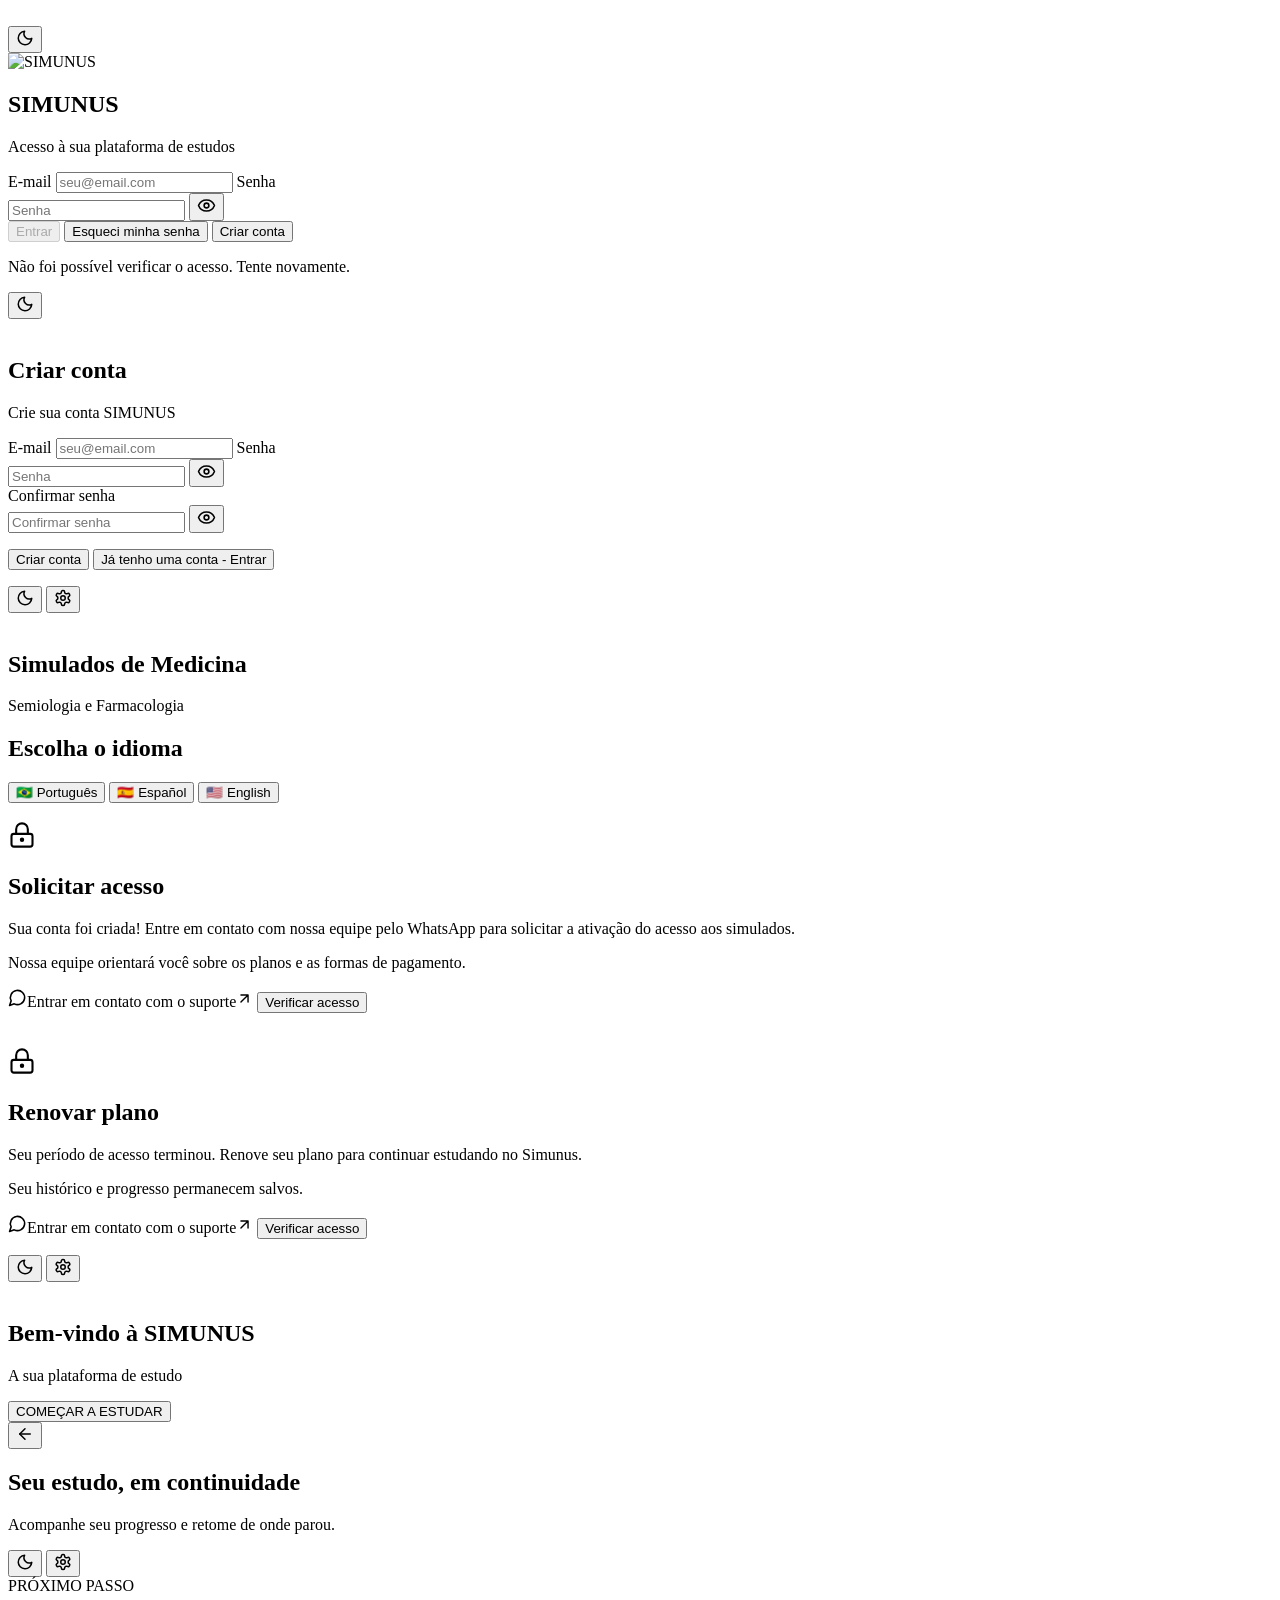
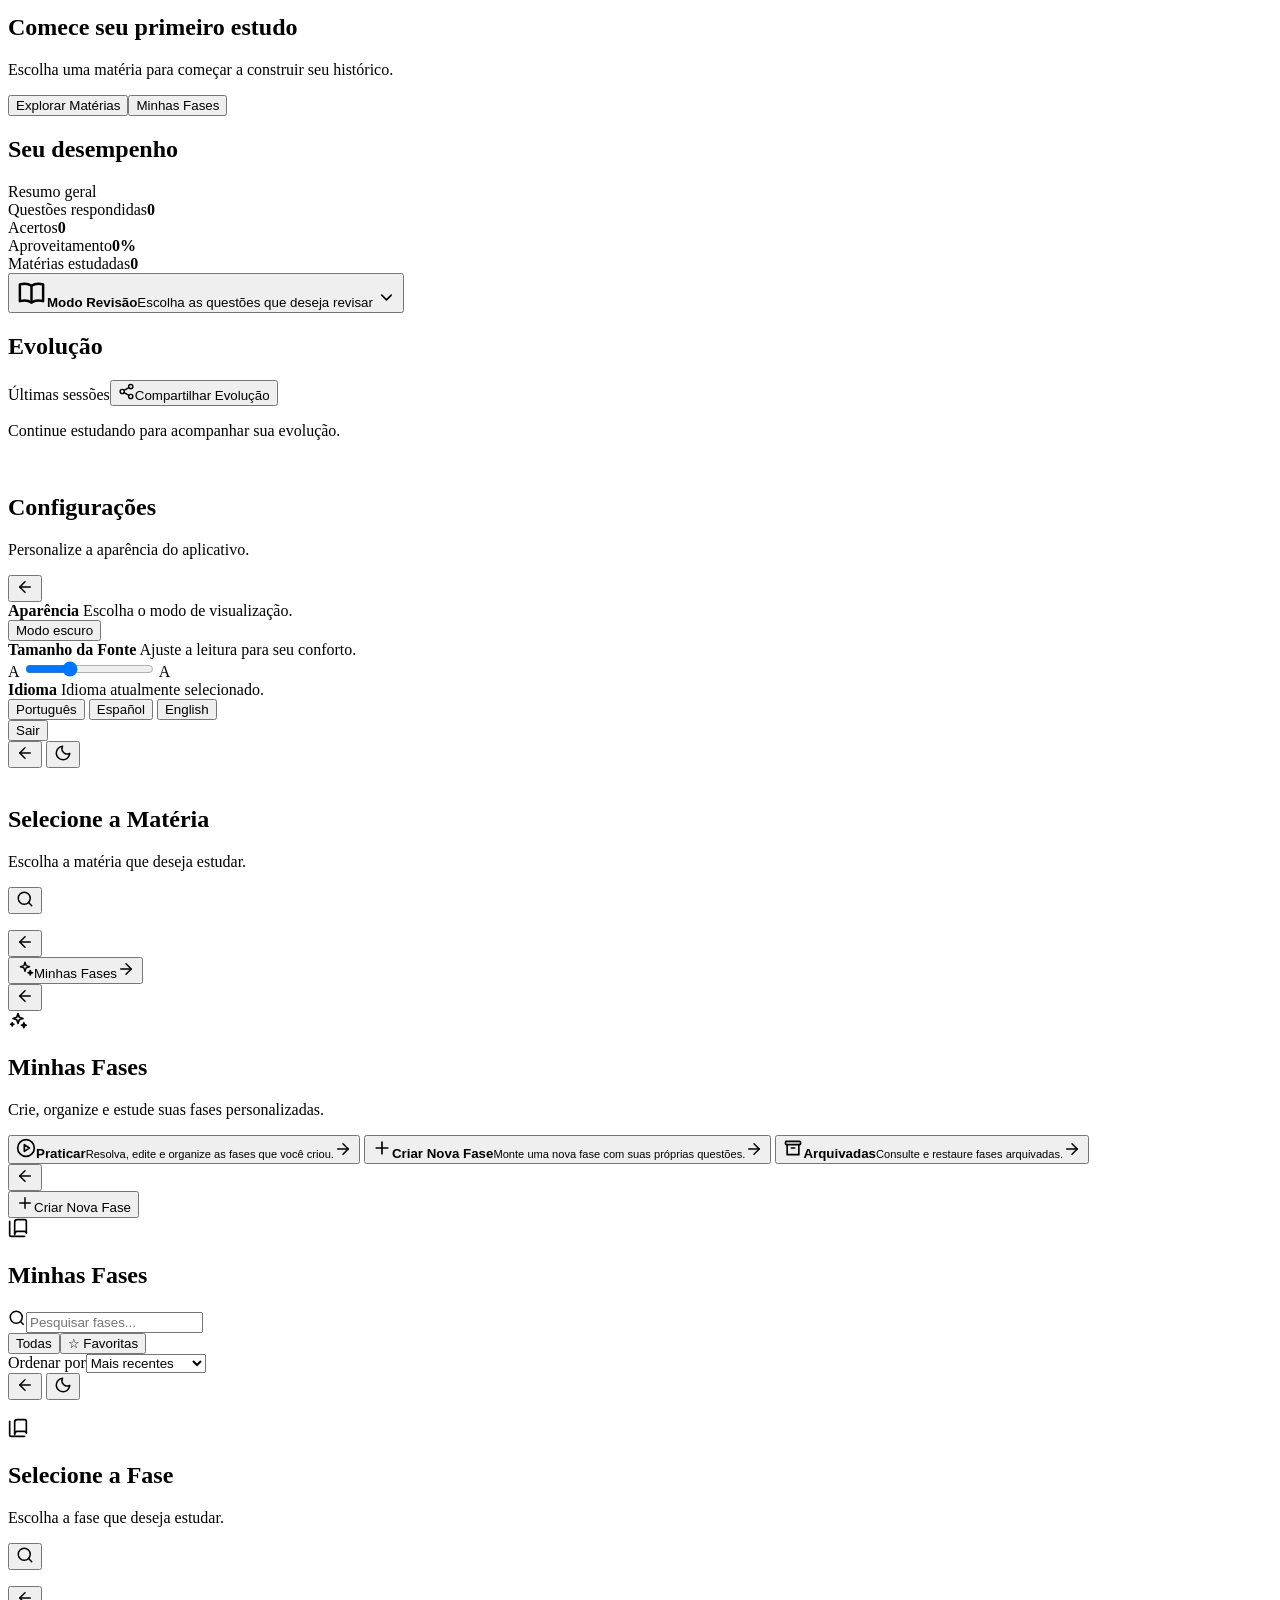
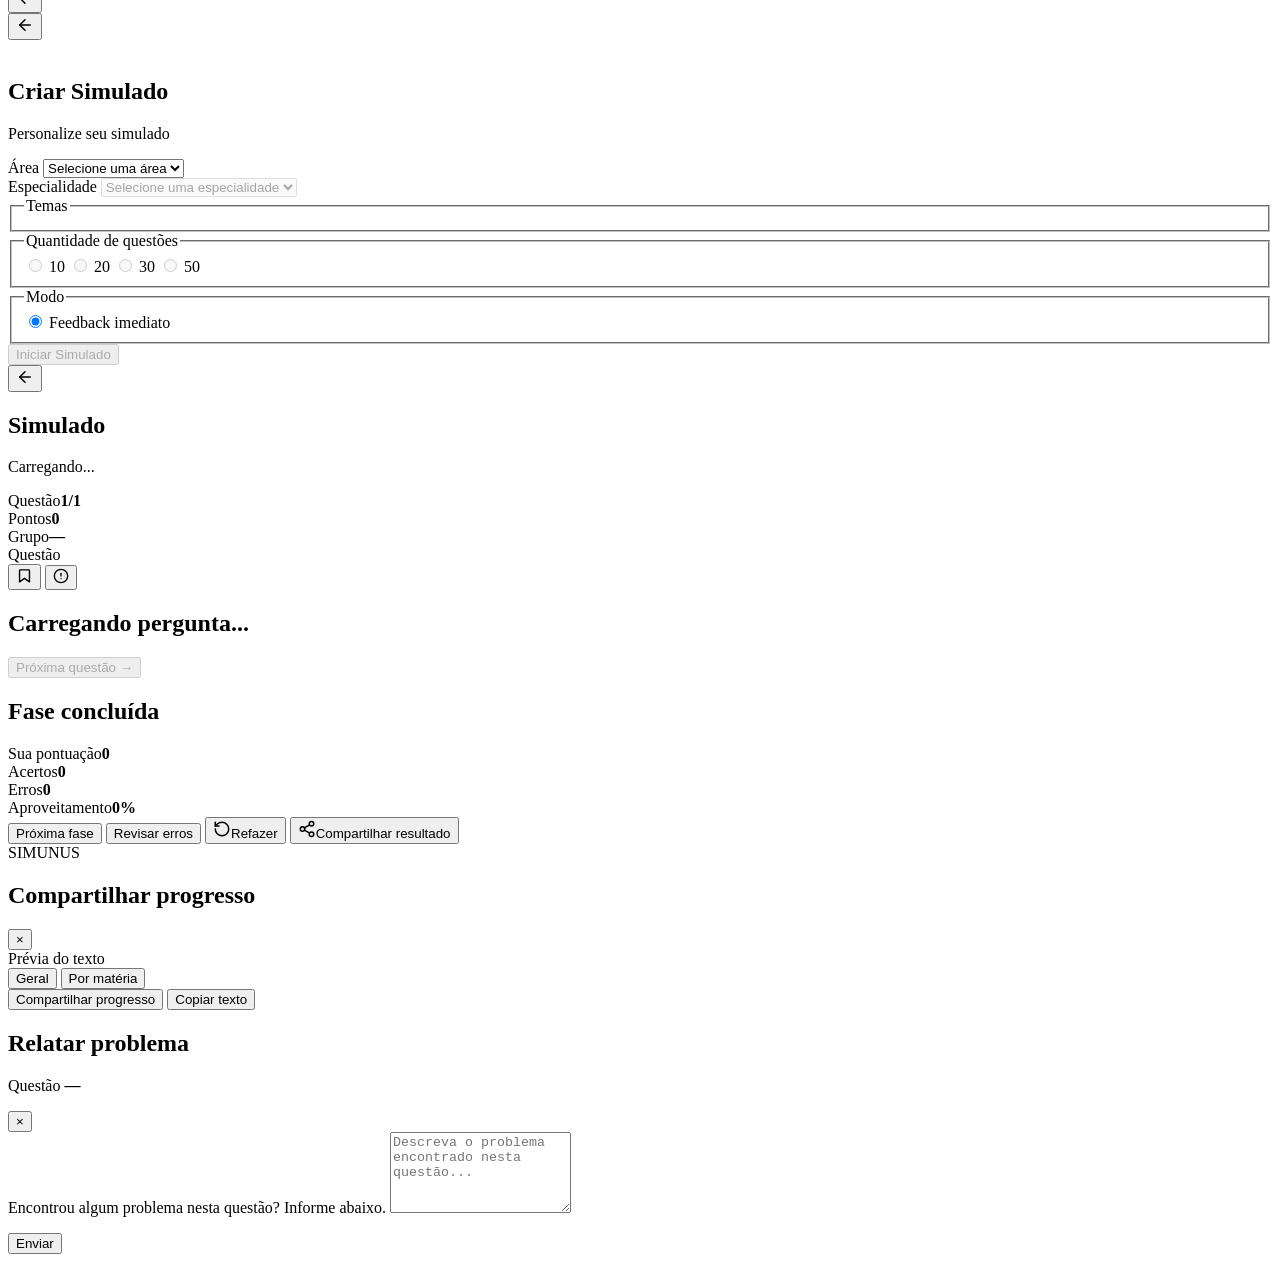
==== Simunus/index.html @ 203e2771 "Add public password recovery flow with fixed production redirect" ====
<!DOCTYPE html>
<html lang="pt-BR">
<head>
    <meta charset="UTF-8">
    <meta http-equiv="Content-Security-Policy" content="default-src 'self'; script-src 'self' https://cdn.jsdelivr.net/npm/@supabase/supabase-js@2.117.3 'sha256-MmOcF+2OTpniioOCZIq7Mw9Yx7JqG+qq3drV0IuLWpA='; connect-src 'self' https://*.supabase.co wss://*.supabase.co; img-src 'self' https: data: blob:; style-src 'self' 'unsafe-inline'; font-src 'self'; object-src 'none'; base-uri 'self'; form-action 'none'">
    <meta name="referrer" content="no-referrer">
    <script src="./recovery-entry.js?v=recovery-1"></script>
    <meta name="viewport" content="width=device-width, initial-scale=1.0, minimum-scale=1.0, maximum-scale=5.0, user-scalable=yes, viewport-fit=cover">
    <meta name="description" content="SIMUNUS — plataforma de estudos médicos e simulados.">
    <script>
        (() => {
            try {
                const saved = localStorage.getItem("simulados-medicina-theme");
                const theme = saved === "escuro" || saved === "claro"
                    ? saved
                    : (window.matchMedia && window.matchMedia("(prefers-color-scheme: dark)").matches ? "escuro" : "claro");
                document.documentElement.dataset.tema = theme;
            } catch (_) {}
        })();
    </script>
    <title>SIMUNUS</title>
    <link rel="stylesheet" href="./style.css">
</head>
<body>
    <!-- ÚNICA LOGO VISUAL GLOBAL — permanece viva durante toda a navegação. -->
    <img id="global-simunus-logo" class="global-simunus-logo" src="./assets/simunus-logo-dark.png" data-logo-dark="./assets/simunus-logo-dark.png" data-logo-light="./assets/simunus-logo-light.png" alt="SIMUNUS" aria-hidden="true">
    <main class="container">
        <!-- 0. Acesso -->
        <section id="tela-acesso" class="tela tela-acesso" aria-labelledby="titulo-acesso">
            <button id="alternar-tema-acesso" class="botao-tema botao-tema-acesso" type="button" aria-label="Ativar modo escuro" aria-pressed="false" title="Modo escuro">
                <span class="tema-icone" aria-hidden="true"><svg class="lucide lucide-moon" width="18" height="18" viewBox="0 0 24 24" fill="none" stroke="currentColor" stroke-width="2" stroke-linecap="round" stroke-linejoin="round" focusable="false"><path d="M20.985 12.486A9 9 0 1 1 11.514 3.015 7 7 0 0 0 20.985 12.486z"></path></svg></span>
            </button>
            <div class="acesso-conteudo">
                <img class="logo-simunus logo-simunus-acesso" src="./assets/simunus-logo-dark.png" data-logo-dark="./assets/simunus-logo-dark.png" data-logo-light="./assets/simunus-logo-light.png" alt="SIMUNUS">
                <h1 id="titulo-acesso" class="visually-hidden">SIMUNUS</h1>
                <p id="subtitulo-acesso" class="subtitulo">Acesso à sua plataforma de estudos</p>
                <form id="formulario-acesso" class="formulario-acesso" novalidate>
                    <label id="rotulo-email-acesso" for="email-acesso">E-mail</label>
                    <input id="email-acesso" name="email" type="email" inputmode="email" autocomplete="email" placeholder="seu@email.com" required>
<label id="rotulo-senha-acesso" for="senha-acesso">Senha</label>
<div class="campo-senha">
    <input id="senha-acesso" name="password" type="password" autocomplete="current-password" placeholder="Senha" required>
    <button
        class="alternar-visibilidade-senha"
        type="button"
        data-password-target="senha-acesso"
        aria-label="Mostrar senha"
        aria-pressed="false"
        title="Mostrar senha"
    >
        <span class="icone-visibilidade-senha" aria-hidden="true"><svg class="lucide lucide-eye" width="19" height="19" viewBox="0 0 24 24" fill="none" stroke="currentColor" stroke-width="2" stroke-linecap="round" stroke-linejoin="round" aria-hidden="true" focusable="false"><path d="M2.062 12.348a1 1 0 0 1 0-.696 10.75 10.75 0 0 1 19.876 0 1 1 0 0 1 0 .696 10.75 10.75 0 0 1-19.876 0"></path><circle cx="12" cy="12" r="3"></circle></svg></span>
    </button>
</div>
                    <button id="botao-entrar" class="btn-proxima btn-entrar" type="submit" disabled>Entrar</button>
                    <button id="esqueci-senha-acesso" class="btn-secundario" type="button">Esqueci minha senha</button>
                    <button id="alternar-modo-acesso" class="btn-secundario" type="button">Criar conta</button>
                    <p id="mensagem-acesso" class="mensagem-acesso" aria-live="polite"></p>
                </form>
            </div>
        </section>

        <!-- 0.5. Cadastro -->
        <section id="tela-cadastro" class="tela tela-acesso escondido" aria-labelledby="titulo-cadastro">
            <button id="alternar-tema-cadastro" class="botao-tema botao-tema-acesso" type="button" aria-label="Ativar modo escuro" aria-pressed="false" title="Modo escuro">
                <span class="tema-icone" aria-hidden="true"><svg class="lucide lucide-moon" width="18" height="18" viewBox="0 0 24 24" fill="none" stroke="currentColor" stroke-width="2" stroke-linecap="round" stroke-linejoin="round" focusable="false"><path d="M20.985 12.486A9 9 0 1 1 11.514 3.015 7 7 0 0 0 20.985 12.486z"></path></svg></span>
            </button>
            <div class="acesso-conteudo">
                <img class="logo-simunus logo-simunus-acesso" src="./assets/simunus-logo-dark.png" data-logo-dark="./assets/simunus-logo-dark.png" data-logo-light="./assets/simunus-logo-light.png" alt="SIMUNUS">
                <h1 id="titulo-cadastro" class="visually-hidden">Criar conta</h1>
                <p id="subtitulo-cadastro" class="subtitulo">Crie sua conta SIMUNUS</p>
                <form id="formulario-cadastro" class="formulario-acesso" novalidate>
                    <label id="rotulo-email-cadastro" for="email-cadastro">E-mail</label>
                    <input id="email-cadastro" name="email" type="email" inputmode="email" autocomplete="email" placeholder="seu@email.com" required>
<label id="rotulo-senha-cadastro" for="senha-cadastro">Senha</label>
<div class="campo-senha">
    <input id="senha-cadastro" name="password" type="password" autocomplete="new-password" placeholder="Senha" required>
    <button
        class="alternar-visibilidade-senha"
        type="button"
        data-password-target="senha-cadastro"
        aria-label="Mostrar senha"
        aria-pressed="false"
        title="Mostrar senha"
    >
        <span class="icone-visibilidade-senha" aria-hidden="true"><svg class="lucide lucide-eye" width="19" height="19" viewBox="0 0 24 24" fill="none" stroke="currentColor" stroke-width="2" stroke-linecap="round" stroke-linejoin="round" aria-hidden="true" focusable="false"><path d="M2.062 12.348a1 1 0 0 1 0-.696 10.75 10.75 0 0 1 19.876 0 1 1 0 0 1 0 .696 10.75 10.75 0 0 1-19.876 0"></path><circle cx="12" cy="12" r="3"></circle></svg></span>
    </button>
</div>

<label id="rotulo-confirmar-senha-cadastro" for="confirmar-senha-cadastro">Confirmar senha</label>
<div class="campo-senha">
    <input id="confirmar-senha-cadastro" name="confirmPassword" type="password" autocomplete="new-password" placeholder="Confirmar senha" required aria-describedby="mensagem-confirmar-senha">
    <button
        class="alternar-visibilidade-senha"
        type="button"
        data-password-target="confirmar-senha-cadastro"
        aria-label="Mostrar senha"
        aria-pressed="false"
        title="Mostrar senha"
    >
        <span class="icone-visibilidade-senha" aria-hidden="true"><svg class="lucide lucide-eye" width="19" height="19" viewBox="0 0 24 24" fill="none" stroke="currentColor" stroke-width="2" stroke-linecap="round" stroke-linejoin="round" aria-hidden="true" focusable="false"><path d="M2.062 12.348a1 1 0 0 1 0-.696 10.75 10.75 0 0 1 19.876 0 1 1 0 0 1 0 .696 10.75 10.75 0 0 1-19.876 0"></path><circle cx="12" cy="12" r="3"></circle></svg></span>
    </button>
</div>
                    <p id="mensagem-confirmar-senha" class="mensagem-campo" aria-live="polite"></p>
                    <button id="botao-criar-conta" class="btn-proxima btn-entrar" type="submit">Criar conta</button>
                    <button id="voltar-login-cadastro" class="btn-secundario" type="button">Já tenho uma conta - Entrar</button>
                    <p id="mensagem-cadastro" class="mensagem-acesso" aria-live="polite"></p>
                </form>
            </div>
        </section>

        <!-- 1. Idioma -->
        <section id="tela-idioma" class="tela tela-idioma escondido" aria-labelledby="titulo-idioma">
            <div class="acoes-superiores">
            <button id="alternar-tema-idioma" class="botao-tema" type="button" aria-label="Alternar modo de tema" aria-pressed="false" title="Modo escuro">
                <span class="tema-icone" aria-hidden="true"><svg class="lucide lucide-moon" width="18" height="18" viewBox="0 0 24 24" fill="none" stroke="currentColor" stroke-width="2" stroke-linecap="round" stroke-linejoin="round" focusable="false"><path d="M20.985 12.486A9 9 0 1 1 11.514 3.015 7 7 0 0 0 20.985 12.486z"></path></svg></span>
            </button>
            <button id="abrir-configuracoes" class="botao-configuracoes" type="button" aria-label="Abrir configurações" title="Configurações">
                <span aria-hidden="true"><svg class="lucide lucide-settings" width="18" height="18" viewBox="0 0 24 24" fill="none" stroke="currentColor" stroke-width="2" stroke-linecap="round" stroke-linejoin="round" focusable="false"><path d="M12.22 2h-.44a2 2 0 0 0-2 2v.18a2 2 0 0 1-1 1.73l-.43.25a2 2 0 0 1-2 0l-.15-.08a2 2 0 0 0-2.73.73l-.22.38a2 2 0 0 0 .73 2.73l.15.1a2 2 0 0 1 1 1.72v.51a2 2 0 0 1-1 1.74l-.15.09a2 2 0 0 0-.73 2.73l.22.38a2 2 0 0 0 2.73.73l.15-.08a2 2 0 0 1 2 0l.43.25a2 2 0 0 1 1 1.73V20a2 2 0 0 0 2 2h.44a2 2 0 0 0 2-2v-.18a2 2 0 0 1 1-1.73l.43-.25a2 2 0 0 1 2 0l.15.08a2 2 0 0 0 2.73-.73l.22-.38a2 2 0 0 0-.73-2.73l-.15-.09a2 2 0 0 1-1-1.74v-.5a2 2 0 0 1 1-1.74l.15-.09a2 2 0 0 0 .73-2.73l-.22-.38a2 2 0 0 0-2.73-.73l-.15.08a2 2 0 0 1-2 0l-.43-.25a2 2 0 0 1-1-1.73V4a2 2 0 0 0-2-2z"></path><circle cx="12" cy="12" r="3"></circle></svg></span>
            </button>
            </div>
            <img class="logo-simunus logo-simunus-idioma" src="./assets/simunus-logo-dark.png" data-logo-dark="./assets/simunus-logo-dark.png" data-logo-light="./assets/simunus-logo-light.png" alt="SIMUNUS">
            <h1 id="titulo-idioma" class="visually-hidden">SIMUNUS</h1>
            <p id="subtitulo-idioma" class="subtitulo visually-hidden">Medical study platform</p>
            <h2 id="pergunta-idioma">Escolha o idioma / Elige el idioma</h2>
            <div class="selecao-botoes idiomas" role="group" aria-label="Seleção de idioma">
                <button class="botao-selecao botao-idioma" type="button" data-idioma="pt">🇧🇷 Português</button>
                <button class="botao-selecao botao-idioma" type="button" data-idioma="es">🇪🇸 Español</button>
                <button class="botao-selecao botao-idioma" type="button" data-idioma="en">🇺🇸 English</button>
            </div>
        </section>

        <!-- 1.25. Solicitar acesso — sem navegação de retorno -->
        <section id="tela-acesso-pendente" class="tela tela-acesso-pendente escondido" aria-labelledby="titulo-acesso-pendente">
            <img class="logo-simunus logo-simunus-pendente" src="./assets/simunus-logo-dark.png" data-logo-dark="./assets/simunus-logo-dark.png" data-logo-light="./assets/simunus-logo-light.png" alt="SIMUNUS">
            <div class="acesso-pendente-icone" aria-hidden="true"><svg class="lucide lucide-lock-keyhole" width="28" height="28" viewBox="0 0 24 24" fill="none" stroke="currentColor" stroke-width="1.8" stroke-linecap="round" stroke-linejoin="round"><circle cx="12" cy="16" r="1"/><rect width="18" height="11" x="3" y="11" rx="2"/><path d="M7 11V7a5 5 0 0 1 10 0v4"/></svg></div>
            <h1 id="titulo-acesso-pendente">Solicitar acesso</h1>
            <p id="texto-acesso-pendente">Sua conta foi criada! Entre em contato com nossa equipe pelo WhatsApp para solicitar a ativação do acesso aos simulados.</p>
            <p id="observacao-acesso-pendente" class="observacao-acesso-pendente">Nossa equipe orientará você sobre os planos e as formas de pagamento.</p>
            <a id="botao-whatsapp-suporte" class="btn-proxima btn-whatsapp-suporte" aria-disabled="true" tabindex="-1" target="_blank" rel="noopener noreferrer"><svg class="lucide lucide-message-circle" width="19" height="19" viewBox="0 0 24 24" fill="none" stroke="currentColor" stroke-width="2" stroke-linecap="round" stroke-linejoin="round" aria-hidden="true"><path d="M7.9 20A9 9 0 1 0 4 16.1L2 22Z"/></svg><span id="texto-botao-whatsapp-suporte">Entrar em contato com o suporte</span><svg class="lucide lucide-arrow-up-right" width="17" height="17" viewBox="0 0 24 24" fill="none" stroke="currentColor" stroke-width="2" stroke-linecap="round" stroke-linejoin="round" aria-hidden="true"><path d="M7 17 17 7M7 7h10v10"/></svg></a>
            <button type="button" id="verificar-acesso" class="btn-verificar-acesso">Verificar acesso</button>
            <p id="mensagem-verificacao-acesso" class="mensagem-verificacao" role="status" aria-live="polite"></p>
        </section>

        <!-- 1.30. Renovar plano — sem navegação de retorno -->
        <section id="tela-renovar-plano" class="tela tela-renovar-plano escondido" aria-labelledby="titulo-renovar-plano">
            <img class="logo-simunus logo-simunus-pendente" src="./assets/simunus-logo-dark.png" data-logo-dark="./assets/simunus-logo-dark.png" data-logo-light="./assets/simunus-logo-light.png" alt="SIMUNUS">
            <div class="acesso-pendente-icone" aria-hidden="true"><svg class="lucide lucide-lock-keyhole" width="28" height="28" viewBox="0 0 24 24" fill="none" stroke="currentColor" stroke-width="1.8" stroke-linecap="round" stroke-linejoin="round"><circle cx="12" cy="16" r="1"/><rect width="18" height="11" x="3" y="11" rx="2"/><path d="M7 11V7a5 5 0 0 1 10 0v4"/></svg></div>
            <h1 id="titulo-renovar-plano">Renovar plano</h1>
            <p id="texto-renovar-plano">Seu plano terminou. Entre em contato pelo WhatsApp para renovar seu acesso aos simulados.</p>
            <p id="observacao-renovar-plano" class="observacao-renovar-plano">Seu progresso continuará salvo enquanto você renova o acesso.</p>
            <a id="botao-whatsapp-renovacao" class="btn-proxima btn-whatsapp-suporte" aria-disabled="true" tabindex="-1" target="_blank" rel="noopener noreferrer"><svg class="lucide lucide-message-circle" width="19" height="19" viewBox="0 0 24 24" fill="none" stroke="currentColor" stroke-width="2" stroke-linecap="round" stroke-linejoin="round" aria-hidden="true"><path d="M7.9 20A9 9 0 1 0 4 16.1L2 22Z"/></svg><span id="texto-botao-whatsapp-renovacao">Entrar em contato com o suporte</span><svg class="lucide lucide-arrow-up-right" width="17" height="17" viewBox="0 0 24 24" fill="none" stroke="currentColor" stroke-width="2" stroke-linecap="round" stroke-linejoin="round" aria-hidden="true"><path d="M7 17 17 7M7 7h10v10"/></svg></a>
            <button type="button" id="verificar-renovacao" class="btn-verificar-acesso">Verificar acesso</button>
            <p id="mensagem-verificacao-renovacao" class="mensagem-verificacao" role="status" aria-live="polite"></p>
        </section>

        <!-- 1.5. Boas-vindas -->
        <section id="tela-boas-vindas" class="tela tela-boas-vindas escondido" aria-labelledby="titulo-boas-vindas">
            <div class="acoes-superiores">
                <button id="alternar-tema-boas" class="botao-tema" type="button" aria-label="Alternar modo de tema" aria-pressed="false" title="Modo escuro">
                    <span class="tema-icone" aria-hidden="true"><svg class="lucide lucide-moon" width="18" height="18" viewBox="0 0 24 24" fill="none" stroke="currentColor" stroke-width="2" stroke-linecap="round" stroke-linejoin="round" focusable="false"><path d="M20.985 12.486A9 9 0 1 1 11.514 3.015 7 7 0 0 0 20.985 12.486z"></path></svg></span>
                </button>
                <button id="abrir-configuracoes-boas" class="botao-configuracoes" type="button" aria-label="Abrir configurações" title="Configurações">
                    <span aria-hidden="true"><svg class="lucide lucide-settings" width="18" height="18" viewBox="0 0 24 24" fill="none" stroke="currentColor" stroke-width="2" stroke-linecap="round" stroke-linejoin="round" focusable="false"><path d="M12.22 2h-.44a2 2 0 0 0-2 2v.18a2 2 0 0 1-1 1.73l-.43.25a2 2 0 0 1-2 0l-.15-.08a2 2 0 0 0-2.73.73l-.22.38a2 2 0 0 0 .73 2.73l.15.1a2 2 0 0 1 1 1.72v.51a2 2 0 0 1-1 1.74l-.15.09a2 2 0 0 0-.73 2.73l.22.38a2 2 0 0 0 2.73.73l.15-.08a2 2 0 0 1 2 0l.43.25a2 2 0 0 1 1 1.73V20a2 2 0 0 0 2 2h.44a2 2 0 0 0 2-2v-.18a2 2 0 0 1 1-1.73l.43-.25a2 2 0 0 1 2 0l.15.08a2 2 0 0 0 2.73-.73l.22-.38a2 2 0 0 0-.73-2.73l-.15-.09a2 2 0 0 1-1-1.74v-.5a2 2 0 0 1 1-1.74l.15-.09a2 2 0 0 0 .73-2.73l-.22-.38a2 2 0 0 0-2.73-.73l-.15.08a2 2 0 0 1-2 0l-.43-.25a2 2 0 0 1-1-1.73V4a2 2 0 0 0-2-2z"></path><circle cx="12" cy="12" r="3"></circle></svg></span>
                </button>
            </div>
            <img class="logo-simunus logo-simunus-boas" src="./assets/simunus-logo-dark.png" data-logo-dark="./assets/simunus-logo-dark.png" data-logo-light="./assets/simunus-logo-light.png" alt="SIMUNUS">
            <h1 id="titulo-boas-vindas">Bem-vindo à SIMUNUS</h1>
            <p id="subtitulo-boas-vindas">A sua plataforma de estudo</p>
            <button id="botao-materias-boas" class="btn-proxima btn-materias-boas" type="button">MATÉRIAS</button>
        </section>

        <!-- Dashboard de estudo: dados reais persistidos localmente por usuário. -->
        <section id="tela-dashboard" class="tela tela-selecao tela-dashboard escondido" aria-labelledby="titulo-dashboard">
            <div class="dashboard-head">
                <div><button id="dashboard-voltar-boas" class="btn-secundario navegacao-voltar-superior" type="button" aria-label="Voltar" title="Voltar"><svg class="lucide lucide-arrow-left" width="18" height="18" viewBox="0 0 24 24" fill="none" stroke="currentColor" stroke-width="2" stroke-linecap="round" stroke-linejoin="round" aria-hidden="true" focusable="false"><path d="m12 19-7-7 7-7"></path><path d="M19 12H5"></path></svg></button><img class="logo-simunus logo-simunus-dashboard" src="./assets/simunus-logo-dark.png" data-logo-dark="./assets/simunus-logo-dark.png" data-logo-light="./assets/simunus-logo-light.png" alt="SIMUNUS"><h1 id="titulo-dashboard">Seu estudo, em continuidade</h1><p class="dashboard-subtitulo">Acompanhe seu progresso e retome de onde parou.</p></div>
                <div class="dashboard-controles-globais" aria-label="Controles globais">
                    <button id="dashboard-tema" class="botao-tema dashboard-tema" type="button" aria-label="Alternar modo de tema" aria-pressed="false" title="Modo escuro">
                        <span class="tema-icone" aria-hidden="true"></span>
                    </button>
                    <button id="dashboard-configuracoes" class="botao-configuracoes" type="button" aria-label="Abrir configurações" title="Configurações">
                        <span aria-hidden="true"><svg class="lucide lucide-settings" width="18" height="18" viewBox="0 0 24 24" fill="none" stroke="currentColor" stroke-width="2" stroke-linecap="round" stroke-linejoin="round" focusable="false"><path d="M12.22 2h-.44a2 2 0 0 0-2 2v.18a2 2 0 0 1-1 1.73l-.43.25a2 2 0 0 1-2 0l-.15-.08a2 2 0 0 0-2.73.73l-.22.38a2 2 0 0 0 .73 2.73l.15.1a2 2 0 0 1 1 1.72v.51a2 2 0 0 1-1 1.74l-.15.09a2 2 0 0 0-.73 2.73l.22.38a2 2 0 0 0 2.73.73l.15-.08a2 2 0 0 1 2 0l.43.25a2 2 0 0 1 1 1.73V20a2 2 0 0 0 2 2h.44a2 2 0 0 0 2-2v-.18a2 2 0 0 1 1-1.73l.43-.25a2 2 0 0 1 2 0l.15.08a2 2 0 0 0 2.73-.73l.22-.38a2 2 0 0 0-.73-2.73l-.15-.09a2 2 0 0 1-1-1.74v-.5a2 2 0 0 1 1-1.74l.15-.09a2 2 0 0 0 .73-2.73l-.22-.38a2 2 0 0 0-2.73-.73l-.15.08a2 2 0 0 1-2 0l-.43-.25a2 2 0 0 1-1-1.73V4a2 2 0 0 0-2-2z"></path><circle cx="12" cy="12" r="3"></circle></svg></span>
                    </button>
                </div>
            </div>
            <section class="dashboard-continue" aria-labelledby="titulo-continuar">
                <div class="dashboard-continue-copy"><span class="dashboard-kicker">PRÓXIMO PASSO</span><h2 id="titulo-continuar">Comece seu primeiro estudo</h2><p id="descricao-continuar">Escolha uma matéria para começar a construir seu histórico.</p></div>
                <div class="dashboard-continue-actions">
                    <button id="botao-continuar" class="btn-proxima" type="button" hidden>Escolher matéria</button>
                    <button id="dashboard-explorar-materias" class="btn-proxima" type="button">Explorar Matérias</button><button id="dashboard-suas-fases" class="btn-proxima" type="button">Minhas Fases</button>
                </div>
            </section>
            <section class="dashboard-section" aria-labelledby="titulo-resumo"><div class="dashboard-section-head"><h2 id="titulo-resumo">Seu desempenho</h2><span>Resumo geral</span></div>
                <div class="dashboard-stats" id="dashboard-stats">
                    <article class="dashboard-stat"><span>Questões respondidas</span><strong id="stat-respondidas">0</strong></article>
                    <article class="dashboard-stat"><span>Acertos</span><strong id="stat-acertos">0</strong></article>
                    <article class="dashboard-stat"><span>Aproveitamento</span><strong id="stat-aproveitamento">0%</strong></article>
                    <article class="dashboard-stat"><span>Matérias estudadas</span><strong id="stat-materias">0</strong></article>
                </div>
            </section>
            <section class="dashboard-section dashboard-review" aria-labelledby="titulo-revisao">
                <button id="abrir-modo-revisao" class="dashboard-review-toggle" type="button" aria-expanded="false" aria-controls="conteudo-modo-revisao">
                    <span class="review-heading-group"><span class="review-heading-icon" aria-hidden="true"><svg width="31" height="31" viewBox="0 0 24 24" fill="none" stroke="currentColor" stroke-width="1.9" stroke-linecap="round" stroke-linejoin="round"><path d="M12 7.5c-2.7-1.8-5.5-2-9-1v13c3.5-1 6.3-.8 9 1 2.7-1.8 5.5-2 9-1v-13c-3.5-1-6.3-.8-9 1Z"/><path d="M12 7.5v13"/></svg></span><span class="dashboard-review-toggle-copy"><strong id="titulo-revisao">Modo Revisão</strong><span id="descricao-revisao">Revise questões importantes.</span></span></span>
                    <span class="dashboard-review-toggle-meta"><svg class="lucide lucide-chevron-down" width="19" height="19" viewBox="0 0 24 24" fill="none" stroke="currentColor" stroke-width="2" stroke-linecap="round" stroke-linejoin="round" aria-hidden="true" focusable="false"><path d="m6 9 6 6 6-6"></path></svg></span>
                </button>
                <div id="conteudo-modo-revisao" class="dashboard-review-content" hidden>
                    <div id="opcoes-revisao" class="opcoes-revisao">
                    <button type="button" data-review-mode="wrong"><svg class="lucide lucide-circle-alert" width="20" height="20" viewBox="0 0 24 24" fill="none" stroke="currentColor" stroke-width="1.8" stroke-linecap="round" stroke-linejoin="round" aria-hidden="true" focusable="false"><circle cx="12" cy="12" r="10"></circle><path d="M12 8v4"></path><path d="M12 16h.01"></path></svg><span class="review-card-body"><strong class="review-card-count" data-review-count="wrong">—</strong><span class="review-card-label">Questões Erradas</span><small data-review-hint="wrong"></small></span></button>
                    <button type="button" data-review-mode="bookmarked"><svg class="lucide lucide-bookmark" width="20" height="20" viewBox="0 0 24 24" fill="none" stroke="currentColor" stroke-width="1.8" stroke-linecap="round" stroke-linejoin="round" aria-hidden="true" focusable="false"><path d="m19 21-7-5-7 5V5a2 2 0 0 1 2-2h10a2 2 0 0 1 2 2z"></path></svg><span class="review-card-body"><strong class="review-card-count" data-review-count="bookmarked">—</strong><span class="review-card-label">Questões Salvas</span><small data-review-hint="bookmarked"></small></span></button>
                    <button type="button" data-review-mode="recent"><svg class="lucide lucide-history" width="20" height="20" viewBox="0 0 24 24" fill="none" stroke="currentColor" stroke-width="1.8" stroke-linecap="round" stroke-linejoin="round" aria-hidden="true" focusable="false"><path d="M3 12a9 9 0 1 0 3-6.7L3 8"></path><path d="M3 3v5h5"></path><path d="M12 7v5l4 2"></path></svg><span class="review-card-body"><strong class="review-card-count" data-review-count="recent">—</strong><span class="review-card-label">Últimas Feitas</span><small data-review-hint="recent"></small></span></button>
                    </div>
                    <div id="selecao-quantidade-revisao" class="review-quantity" hidden>
                        <div class="review-quantity-heading-icon" aria-hidden="true"><svg width="25" height="25" viewBox="0 0 24 24" fill="none" stroke="currentColor" stroke-width="1.8" stroke-linecap="round" stroke-linejoin="round"><path d="M4 7h16M4 12h16M4 17h16"/><circle cx="9" cy="7" r="2" fill="var(--surface)"/><circle cx="16" cy="12" r="2" fill="var(--surface)"/><circle cx="11" cy="17" r="2" fill="var(--surface)"/></svg></div>
                        <label id="rotulo-quantidade-revisao" for="quantidade-revisao">Quantidade de Questões</label>
                        <select id="quantidade-revisao">
                            <option value="fixed:10">10</option>
                            <option value="fixed:20">20</option>
                            <option value="fixed:50">50</option>
                            <option value="fixed:100">100</option>
                            <option value="custom">Personalizada</option>
                            <option value="all">Todas disponíveis</option>
                        </select>
                        <div class="review-custom-stepper" id="review-custom-stepper" hidden><button type="button" id="review-minus" aria-label="Diminuir">−</button><input id="quantidade-revisao-personalizada" type="number" min="1" max="100" step="1" value="1" aria-label="Quantidade personalizada"><button type="button" id="review-plus" aria-label="Aumentar">+</button></div><p class="review-limit" id="review-limit" aria-live="polite"></p>
                        <button id="iniciar-revisao-supabase" type="button" class="btn-proxima">Iniciar Revisão</button>
                    </div>
                    <p id="mensagem-revisao" class="dashboard-feedback" aria-live="polite"></p>
                </div>
            </section>
            <section class="dashboard-section" aria-labelledby="titulo-evolucao"><div class="dashboard-section-head"><h2 id="titulo-evolucao">Evolução</h2><span>Últimas sessões</span><button id="compartilhar-evolucao" class="btn-secundario btn-compartilhar-evolucao" type="button"><svg class="lucide lucide-share-2" width="17" height="17" viewBox="0 0 24 24" fill="none" stroke="currentColor" stroke-width="2" stroke-linecap="round" stroke-linejoin="round" aria-hidden="true"><circle cx="18" cy="5" r="3"></circle><circle cx="6" cy="12" r="3"></circle><circle cx="18" cy="19" r="3"></circle><line x1="8.59" y1="13.51" x2="15.42" y2="17.49"></line><line x1="15.41" y1="6.51" x2="8.59" y2="10.49"></line></svg><span>Compartilhar Evolução</span></button></div><div id="dashboard-historico" class="dashboard-historico"><p>Continue estudando para acompanhar sua evolução.</p></div></section>
        </section>

        <!-- Configurações -->
        <section id="tela-configuracoes" class="tela tela-selecao tela-configuracoes escondido" aria-labelledby="titulo-configuracoes">
            <div class="cabecalho-selecao cabecalho-configuracoes">
                <img class="logo-simunus logo-simunus-config" src="./assets/simunus-logo-dark.png" data-logo-dark="./assets/simunus-logo-dark.png" data-logo-light="./assets/simunus-logo-light.png" alt="SIMUNUS">
                <h1 id="titulo-configuracoes">Configurações</h1>
                <p id="subtitulo-configuracoes">Personalize a aparência do aplicativo.</p>
            </div>
            <div class="configuracoes-lista">
                <button id="voltar-configuracoes" class="btn-secundario navegacao-voltar-superior" type="button" aria-label="Voltar" title="Voltar"><svg class="lucide lucide-arrow-left" width="18" height="18" viewBox="0 0 24 24" fill="none" stroke="currentColor" stroke-width="2" stroke-linecap="round" stroke-linejoin="round" aria-hidden="true" focusable="false"><path d="m12 19-7-7 7-7"></path><path d="M19 12H5"></path></svg></button>
                <div class="configuracao-item">
                    <div class="configuracao-texto">
                        <strong id="rotulo-aparencia">Aparência</strong>
                        <span id="descricao-aparencia">Escolha o modo de visualização.</span>
                    </div>
                    <button id="alternar-tema-config" class="botao-config-opcao" type="button"></button>
                </div>
                <div class="configuracao-item configuracao-fonte">
                    <div class="configuracao-texto">
                        <strong id="rotulo-fonte">Tamanho da Fonte</strong>
                        <span id="descricao-fonte">Ajuste a leitura para seu conforto.</span>
                    </div>
                    <div class="controle-fonte-slider">
                        <span class="fonte-indicador" aria-hidden="true">A</span>
                        <input id="slider-fonte" class="slider-fonte" type="range" min="0.85" max="1.30" step="0.01" value="1" aria-label="Tamanho da Fonte">
                        <span class="fonte-indicador fonte-indicador-grande" aria-hidden="true">A</span>
                    </div>
                </div>
                <div class="configuracao-item configuracao-idioma">
                    <div class="configuracao-texto">
                        <strong id="rotulo-idioma-config">Idioma</strong>
                        <span id="descricao-idioma-config">Idioma atualmente selecionado.</span>
                    </div>
                    <div class="configuracao-idiomas" role="group" aria-label="Idioma">
                        <button type="button" class="botao-idioma-config" data-config-idioma="pt">Português</button>
                        <button type="button" class="botao-idioma-config" data-config-idioma="es">Español</button>
                        <button type="button" class="botao-idioma-config" data-config-idioma="en">English</button>
                    </div>
                </div>
            </div>
            <button id="sair-conta" class="btn-secundario btn-sair" type="button">Sair</button>
        </section>

        <!-- 2. Matéria -->
        <section id="tela-materias" class="tela tela-selecao escondido" aria-labelledby="titulo-materias">
            <button id="voltar-idioma" class="btn-secundario navegacao-voltar-superior" type="button" aria-label="Voltar" title="Voltar"><svg class="lucide lucide-arrow-left" width="18" height="18" viewBox="0 0 24 24" fill="none" stroke="currentColor" stroke-width="2" stroke-linecap="round" stroke-linejoin="round" aria-hidden="true" focusable="false"><path d="m12 19-7-7 7-7"></path><path d="M19 12H5"></path></svg></button>
            <button id="alternar-tema-materias" class="botao-tema" type="button" aria-label="Alternar modo de tema" aria-pressed="false" title="Modo escuro">
                <span class="tema-icone" aria-hidden="true"><svg class="lucide lucide-moon" width="18" height="18" viewBox="0 0 24 24" fill="none" stroke="currentColor" stroke-width="2" stroke-linecap="round" stroke-linejoin="round" focusable="false"><path d="M20.985 12.486A9 9 0 1 1 11.514 3.015 7 7 0 0 0 20.985 12.486z"></path></svg></span>
            </button>
            <div class="selecao-logo-wrap">
                <img class="logo-simunus logo-simunus-selecao" src="./assets/simunus-logo-dark.png" data-logo-dark="./assets/simunus-logo-dark.png" data-logo-light="./assets/simunus-logo-light.png" alt="SIMUNUS">
            </div>
            <div class="cabecalho-selecao">
                <h1 id="titulo-materias">Selecione a Matéria</h1>
                <p id="subtitulo-materias">Escolha a matéria que deseja estudar.</p>
            </div>
            <div class="pesquisa-fases-wrap pesquisa-materias-wrap">
                <button id="abrir-pesquisa-materias" class="botao-pesquisa" type="button" aria-label="Pesquisar matérias" aria-expanded="false" title="Pesquisar">
                    <svg class="lucide lucide-search" width="18" height="18" viewBox="0 0 24 24" fill="none" stroke="currentColor" stroke-width="2" stroke-linecap="round" stroke-linejoin="round" aria-hidden="true" focusable="false"><circle cx="11" cy="11" r="8"></circle><path d="m21 21-4.3-4.3"></path></svg>
                </button>
                <div id="pesquisa-materias" class="pesquisa-fases" hidden aria-hidden="true">
                    <label class="visually-hidden" for="campo-pesquisa-materias">Pesquisar</label>
                    <input id="campo-pesquisa-materias" type="search" autocomplete="off" placeholder="Pesquisar...">
                    <button id="fechar-pesquisa-materias" class="botao-fechar-pesquisa" type="button" aria-label="Fechar pesquisa">
                        <svg class="lucide lucide-x" width="18" height="18" viewBox="0 0 24 24" fill="none" stroke="currentColor" stroke-width="2" stroke-linecap="round" stroke-linejoin="round" aria-hidden="true" focusable="false"><path d="M18 6 6 18"></path><path d="m6 6 12 12"></path></svg>
                    </button>
                </div>
            </div>
            <div id="acao-criar-simulado" class="lista-selecao" role="group" aria-label="Simulado personalizado" hidden>
                <button id="abrir-criar-simulado" class="botao-selecao botao-fase" type="button">
                    <span class="fase-numero">+ Criar Simulado</span>
                    <span class="fase-tema">Monte um simulado personalizado</span>
                </button>
            </div>
            <div id="lista-materias" class="lista-selecao" role="group" aria-label="Matérias"></div>
            <p id="mensagem-materias" class="mensagem-fases" aria-live="polite"></p>
            <button id="abrir-dashboard-materias" class="btn-secundario btn-voltar-dashboard" type="button" aria-label="Voltar" title="Voltar"><svg class="lucide lucide-arrow-left" width="18" height="18" viewBox="0 0 24 24" fill="none" stroke="currentColor" stroke-width="2" stroke-linecap="round" stroke-linejoin="round" aria-hidden="true" focusable="false"><path d="m12 19-7-7 7-7"></path><path d="M19 12H5"></path></svg></button>
            <div class="suas-fases-wrap">
                <button id="abrir-suas-fases" class="botao-suas-fases" type="button" aria-expanded="false">
                    <span aria-hidden="true"><svg class="lucide lucide-sparkles" width="18" height="18" viewBox="0 0 24 24" fill="none" stroke="currentColor" stroke-width="2" stroke-linecap="round" stroke-linejoin="round" focusable="false"><path d="m12 3-1.5 4.5L6 9l4.5 1.5L12 15l1.5-4.5L18 9l-4.5-1.5L12 3Z"></path><path d="m19 14-.75 2.25L16 17l2.25.75L19 20l.75-2.25L22 17l-2.25-.75L19 14Z"></path></svg></span><span id="texto-suas-fases">Minhas Fases</span><span class="suas-fases-seta" aria-hidden="true"><svg class="lucide lucide-arrow-right" width="18" height="18" viewBox="0 0 24 24" fill="none" stroke="currentColor" stroke-width="2" stroke-linecap="round" stroke-linejoin="round" focusable="false"><path d="M5 12h14"></path><path d="m12 5 7 7-7 7"></path></svg></span>
                </button>
            </div>
        </section>

        <!-- 2.5. Suas Fases -->
        <section id="tela-suas-fases" class="tela tela-selecao escondido tela-suas-fases" aria-labelledby="titulo-suas-fases">
            <button id="voltar-suas-fases" class="btn-secundario suas-fases-voltar navegacao-voltar-superior" type="button" aria-label="Voltar" title="Voltar"><svg class="lucide lucide-arrow-left" width="18" height="18" viewBox="0 0 24 24" fill="none" stroke="currentColor" stroke-width="2" stroke-linecap="round" stroke-linejoin="round" aria-hidden="true" focusable="false"><path d="m12 19-7-7 7-7"></path><path d="M19 12H5"></path></svg></button>
            <div class="cabecalho-selecao">
                <div class="icone-selecao" aria-hidden="true"><svg class="lucide lucide-sparkles" width="20" height="20" viewBox="0 0 24 24" fill="none" stroke="currentColor" stroke-width="2" stroke-linecap="round" stroke-linejoin="round" focusable="false"><path d="m12 3-1.5 4.5L6 9l4.5 1.5L12 15l1.5-4.5L18 9l-4.5-1.5L12 3Z"></path><path d="m19 14-.75 2.25L16 17l2.25.75L19 20l.75-2.25L22 17l-2.25-.75L19 14Z"></path><path d="m5 14-.5 1.5L3 16l1.5.5L5 18l.5-1.5L7 16l-1.5-.5L5 14Z"></path></svg></div>
                <h1 id="titulo-suas-fases">Minhas Fases</h1>
                <p id="subtitulo-suas-fases">Crie, organize e estude suas fases personalizadas.</p>
            </div>
            <div class="suas-fases-opcoes" role="group" aria-label="Minhas Fases">
                <button type="button" class="suas-fases-card" data-custom-screen-action="list"><span class="suas-fases-card-icon" aria-hidden="true"><svg class="lucide lucide-play-circle" width="20" height="20" viewBox="0 0 24 24" fill="none" stroke="currentColor" stroke-width="2" stroke-linecap="round" stroke-linejoin="round" focusable="false"><circle cx="12" cy="12" r="10"/><polygon points="10 8 16 12 10 16 10 8"/></svg></span><span><strong id="tela-acao-lista">Resolver Minhas Fases</strong><small id="tela-acao-lista-desc">Veja e abra as fases que você criou.</small></span><span class="suas-fases-card-arrow" aria-hidden="true"><svg class="lucide lucide-arrow-right" width="18" height="18" viewBox="0 0 24 24" fill="none" stroke="currentColor" stroke-width="2" stroke-linecap="round" stroke-linejoin="round" focusable="false"><path d="M5 12h14"></path><path d="m12 5 7 7-7 7"></path></svg></span></button>
                <button type="button" class="suas-fases-card" data-custom-screen-action="create"><span class="suas-fases-card-icon" aria-hidden="true"><svg class="lucide lucide-plus" width="20" height="20" viewBox="0 0 24 24" fill="none" stroke="currentColor" stroke-width="2" stroke-linecap="round" stroke-linejoin="round" focusable="false"><path d="M12 5v14"></path><path d="M5 12h14"></path></svg></span><span><strong id="tela-acao-criar">Criar Nova Fase</strong><small id="tela-acao-criar-desc">Monte uma nova fase com suas próprias questões.</small></span><span class="suas-fases-card-arrow" aria-hidden="true"><svg class="lucide lucide-arrow-right" width="18" height="18" viewBox="0 0 24 24" fill="none" stroke="currentColor" stroke-width="2" stroke-linecap="round" stroke-linejoin="round" focusable="false"><path d="M5 12h14"></path><path d="m12 5 7 7-7 7"></path></svg></span></button>
                <button type="button" class="suas-fases-card" data-custom-screen-action="archived"><span class="suas-fases-card-icon" aria-hidden="true"><svg class="lucide lucide-archive" width="20" height="20" viewBox="0 0 24 24" fill="none" stroke="currentColor" stroke-width="2" stroke-linecap="round" stroke-linejoin="round" focusable="false"><rect x="3" y="4" width="18" height="4" rx="1"/><path d="M5 8v12h14V8"/><path d="M10 12h4"/></svg></span><span><strong id="tela-acao-arquivadas">Arquivadas</strong><small id="tela-acao-arquivadas-desc">Consulte e restaure fases arquivadas.</small></span><span class="suas-fases-card-arrow" aria-hidden="true"><svg class="lucide lucide-arrow-right" width="18" height="18" viewBox="0 0 24 24" fill="none" stroke="currentColor" stroke-width="2" stroke-linecap="round" stroke-linejoin="round" focusable="false"><path d="M5 12h14"></path><path d="m12 5 7 7-7 7"></path></svg></span></button>
            </div>
        </section>

        <!-- Lista de fases personalizadas -->
        <section id="tela-lista-fases-custom" class="tela tela-selecao escondido" aria-labelledby="titulo-lista-fases-custom">
            <div class="custom-library-topbar">
                <button id="voltar-lista-fases-custom" class="btn-secundario navegacao-voltar-superior" type="button" aria-label="Voltar" title="Voltar"><svg class="lucide lucide-arrow-left" width="18" height="18" viewBox="0 0 24 24" fill="none" stroke="currentColor" stroke-width="2" stroke-linecap="round" stroke-linejoin="round" aria-hidden="true" focusable="false"><path d="m12 19-7-7 7-7"></path><path d="M19 12H5"></path></svg></button>
                <div class="custom-screen-actions custom-screen-actions-top"><button id="custom-screen-create" class="btn-proxima" type="button"><svg class="lucide lucide-plus" width="18" height="18" viewBox="0 0 24 24" fill="none" stroke="currentColor" stroke-width="2" stroke-linecap="round" stroke-linejoin="round" aria-hidden="true" focusable="false"><path d="M12 5v14"></path><path d="M5 12h14"></path></svg><span>Criar Nova Fase</span></button></div>
            </div>
            <div class="cabecalho-selecao">
                <div class="icone-selecao" aria-hidden="true"><svg class="lucide lucide-book-open" width="20" height="20" viewBox="0 0 24 24" fill="none" stroke="currentColor" stroke-width="2" stroke-linecap="round" stroke-linejoin="round" focusable="false"><path d="M2 4v16a2 2 0 0 0 2 2h16"></path><path d="M22 18V4a2 2 0 0 0-2-2h-9a3 3 0 0 0-3 3v15"></path><path d="M22 18a2 2 0 0 0-2-2h-9a3 3 0 0 0-3 3"></path></svg></div>
                <h1 id="titulo-lista-fases-custom">Minhas Fases</h1>
                <p id="subtitulo-lista-fases-custom"></p>
            </div>
            <div class="custom-library-tools" id="custom-library-tools">
                <label class="custom-library-search"><svg width="18" height="18" viewBox="0 0 24 24" fill="none" stroke="currentColor" stroke-width="2" aria-hidden="true"><circle cx="11" cy="11" r="8"/><path d="m21 21-4.35-4.35"/></svg><input id="custom-library-search" type="search" placeholder="Pesquisar fases..." autocomplete="off" aria-label="Pesquisar fases"></label>
                <div class="custom-library-controls"><div class="custom-library-filters" role="group" aria-label="Filtrar fases"><button type="button" class="is-active" data-library-filter="todas">Todas</button><button type="button" data-library-filter="favoritas">☆ Favoritas</button></div>
                    <label class="custom-library-order-label"><span>Ordenar por</span><select id="custom-library-order" aria-label="Ordenar fases"><option value="recent">Mais recentes</option><option value="oldest">Mais antigas</option><option value="az">Nome: A–Z</option><option value="za">Nome: Z–A</option><option value="most">Mais questões</option><option value="least">Menos questões</option></select></label></div>
                <div id="custom-library-count" class="custom-library-count" aria-live="polite"></div>
            </div>
            <div id="custom-screen-list" class="custom-manage-list"></div>
            <div id="custom-screen-empty" class="custom-empty" hidden></div>
        </section>

        <!-- 3. Fase -->
        <section id="tela-fases" class="tela tela-selecao escondido" aria-labelledby="titulo-fases">
            <button id="voltar-materias" class="btn-secundario navegacao-voltar-superior" type="button" aria-label="Voltar" title="Voltar"><svg class="lucide lucide-arrow-left" width="18" height="18" viewBox="0 0 24 24" fill="none" stroke="currentColor" stroke-width="2" stroke-linecap="round" stroke-linejoin="round" aria-hidden="true" focusable="false"><path d="m12 19-7-7 7-7"></path><path d="M19 12H5"></path></svg></button>
            <button id="alternar-tema-fases" class="botao-tema" type="button" aria-label="Alternar modo de tema" aria-pressed="false" title="Modo escuro">
                <span class="tema-icone" aria-hidden="true"><svg class="lucide lucide-moon" width="18" height="18" viewBox="0 0 24 24" fill="none" stroke="currentColor" stroke-width="2" stroke-linecap="round" stroke-linejoin="round" focusable="false"><path d="M20.985 12.486A9 9 0 1 1 11.514 3.015 7 7 0 0 0 20.985 12.486z"></path></svg></span>
            </button>
            <div class="selecao-logo-wrap">
                <img class="logo-simunus logo-simunus-selecao" src="./assets/simunus-logo-dark.png" data-logo-dark="./assets/simunus-logo-dark.png" data-logo-light="./assets/simunus-logo-light.png" alt="SIMUNUS">
            </div>
            <div class="cabecalho-selecao">
                <div id="icone-fases" class="icone-selecao" aria-hidden="true"><svg class="lucide lucide-book-open" width="20" height="20" viewBox="0 0 24 24" fill="none" stroke="currentColor" stroke-width="2" stroke-linecap="round" stroke-linejoin="round" focusable="false"><path d="M2 4v16a2 2 0 0 0 2 2h16"></path><path d="M22 18V4a2 2 0 0 0-2-2h-9a3 3 0 0 0-3 3v15"></path><path d="M22 18a2 2 0 0 0-2-2h-9a3 3 0 0 0-3 3"></path></svg></div>
                <h1 id="titulo-fases">Selecione a Fase</h1>
                <p id="subtitulo-fases">Escolha a fase que deseja estudar.</p>
            </div>
            <div class="pesquisa-fases-wrap">
                <button id="abrir-pesquisa-fases" class="botao-pesquisa" type="button" aria-label="Pesquisar fases" aria-expanded="false" title="Pesquisar">
                    <svg class="lucide lucide-search" width="18" height="18" viewBox="0 0 24 24" fill="none" stroke="currentColor" stroke-width="2" stroke-linecap="round" stroke-linejoin="round" aria-hidden="true" focusable="false"><circle cx="11" cy="11" r="8"></circle><path d="m21 21-4.3-4.3"></path></svg>
                </button>
                <div id="pesquisa-fases" class="pesquisa-fases" hidden aria-hidden="true">
                    <label class="visually-hidden" for="campo-pesquisa-fases">Pesquisar</label>
                    <input id="campo-pesquisa-fases" type="search" autocomplete="off" placeholder="Pesquisar...">
                    <button id="fechar-pesquisa-fases" class="botao-fechar-pesquisa" type="button" aria-label="Fechar pesquisa">
                        <svg class="lucide lucide-x" width="18" height="18" viewBox="0 0 24 24" fill="none" stroke="currentColor" stroke-width="2" stroke-linecap="round" stroke-linejoin="round" aria-hidden="true" focusable="false"><path d="M18 6 6 18"></path><path d="m6 6 12 12"></path></svg>
                    </button>
                </div>
            </div>
            <div id="lista-fases" class="lista-selecao" role="group" aria-label="Fases"></div>
            <p id="mensagem-fases" class="mensagem-fases" aria-live="polite"></p>
            <button id="abrir-dashboard-fases" class="btn-secundario btn-voltar-dashboard" type="button" aria-label="Voltar" title="Voltar"><svg class="lucide lucide-arrow-left" width="18" height="18" viewBox="0 0 24 24" fill="none" stroke="currentColor" stroke-width="2" stroke-linecap="round" stroke-linejoin="round" aria-hidden="true" focusable="false"><path d="m12 19-7-7 7-7"></path><path d="M19 12H5"></path></svg></button>
        </section>

        <!-- Simulado personalizado — estrutura HTML; integração em etapa posterior -->
        <section id="tela-criar-simulado" class="tela tela-selecao escondido" aria-labelledby="titulo-criar-simulado">
            <button id="voltar-criar-simulado" class="btn-secundario navegacao-voltar-superior" type="button" aria-label="Voltar" title="Voltar">
                <svg class="lucide lucide-arrow-left" width="18" height="18" viewBox="0 0 24 24" fill="none" stroke="currentColor" stroke-width="2" stroke-linecap="round" stroke-linejoin="round" aria-hidden="true" focusable="false"><path d="m12 19-7-7 7-7"></path><path d="M19 12H5"></path></svg>
            </button>

            <div class="selecao-logo-wrap">
                <img class="logo-simunus logo-simunus-selecao" src="./assets/simunus-logo-dark.png" data-logo-dark="./assets/simunus-logo-dark.png" data-logo-light="./assets/simunus-logo-light.png" alt="SIMUNUS">
            </div>

            <div class="cabecalho-selecao">
                <h1 id="titulo-criar-simulado">Criar Simulado</h1>
                <p id="subtitulo-criar-simulado">Personalize seu simulado</p>
            </div>

            <form id="form-criar-simulado" class="formulario-criar-simulado">
                <div class="campo-simulado-personalizado">
                    <label for="criar-simulado-area">Área</label>
                    <select id="criar-simulado-area" name="area">
                        <option value="">Selecione uma área</option>
                    </select>
                </div>

                <div class="campo-simulado-personalizado">
                    <label for="criar-simulado-especialidade">Especialidade</label>
                    <select id="criar-simulado-especialidade" name="specialty" disabled>
                        <option value="">Selecione uma especialidade</option>
                    </select>
                </div>

                <fieldset id="criar-simulado-temas" class="grupo-criar-simulado grupo-temas-criar-simulado">
                    <legend>Temas</legend>
                    <div id="lista-temas-criar-simulado" role="group" aria-label="Temas"></div>
                </fieldset>

                <fieldset id="criar-simulado-quantidade" class="grupo-criar-simulado opcoes-quantidade-criar-simulado">
                    <legend>Quantidade de questões</legend>
                    <label><input type="radio" name="question-count" value="10" disabled> <span>10</span></label>
                    <label><input type="radio" name="question-count" value="20" disabled> <span>20</span></label>
                    <label><input type="radio" name="question-count" value="30" disabled> <span>30</span></label>
                    <label><input type="radio" name="question-count" value="50" disabled> <span>50</span></label>
                </fieldset>

                <fieldset id="criar-simulado-modo" class="grupo-criar-simulado opcoes-modo-criar-simulado">
                    <legend>Modo</legend>
                    <label>
                        <input type="radio" name="simulation-mode" value="immediate_feedback" checked>
                        <span>Feedback imediato</span>
                    </label>
                    <label hidden>
                        <input type="radio" name="simulation-mode" value="exam" disabled>
                        <span>Modo prova</span>
                    </label>
                </fieldset>

                <button id="iniciar-simulado-personalizado" class="btn-proxima" type="submit" disabled>Iniciar Simulado</button>
            </form>
        </section>

        <!-- Editor e gerenciamento de fases personalizadas -->
        <div id="custom-phases-layer" class="custom-phases-layer" hidden></div>

        <!-- 4. Questionário -->
        <section id="tela-jogo" class="tela escondido" aria-labelledby="titulo-jogo">
            <header class="cabecalho cabecalho-jogo">
                <button id="voltar-fases" class="btn-secundario btn-voltar-fases navegacao-voltar-superior" type="button" aria-label="Voltar" title="Voltar"><svg class="lucide lucide-arrow-left" width="18" height="18" viewBox="0 0 24 24" fill="none" stroke="currentColor" stroke-width="2" stroke-linecap="round" stroke-linejoin="round" aria-hidden="true" focusable="false"><path d="m12 19-7-7 7-7"></path><path d="M19 12H5"></path></svg></button>
                <img class="logo-simunus logo-simunus-jogo" src="./assets/simunus-logo-dark.png" data-logo-dark="./assets/simunus-logo-dark.png" data-logo-light="./assets/simunus-logo-light.png" alt="SIMUNUS">
                <div class="cabecalho-jogo-texto">
                    <h1 id="titulo-jogo" class="titulo-jogo-materia">
                        <span id="nome-materia-jogo">Simulado</span>
                    </h1>
                    <p id="subtitulo-jogo">Carregando...</p>
                </div>
            </header>

            <section class="status" aria-label="Status do questionário" id="status-questionario">
                <div><span id="rotulo-questao">Questão</span><strong id="numero-questao">1/1</strong></div>
                <div><span id="rotulo-pontos">Pontos</span><strong id="pontuacao">0</strong></div>
                <div id="status-grupo"><span id="rotulo-grupo">Grupo</span><strong id="grupo-atual">—</strong></div>
            </section>

            <section class="card" aria-live="polite">
                <div class="identificacao-questao">
                    <div class="tipo-questao" id="tipo-questao">Questão</div>
                    <button id="marcar-questao" class="botao-marcar-questao" type="button" aria-label="Salvar questão para revisar" aria-pressed="false" title="Salvar para revisar"><svg class="lucide lucide-bookmark" width="17" height="17" viewBox="0 0 24 24" fill="none" stroke="currentColor" stroke-width="2" stroke-linecap="round" stroke-linejoin="round" aria-hidden="true" focusable="false"><path d="m6 4 12 0a1 1 0 0 1 1 1v16l-7-5-7 5V5a1 1 0 0 1 1-1z"></path></svg></button>
                    <button id="abrir-relato-questao" class="botao-relato-questao" type="button" aria-label="Relatar problema nesta questão" title="Relatar problema">
                        <svg class="lucide lucide-circle-alert" width="16" height="16" viewBox="0 0 24 24" fill="none" stroke="currentColor" stroke-width="2" stroke-linecap="round" stroke-linejoin="round" aria-hidden="true" focusable="false"><circle cx="12" cy="12" r="10"></circle><line x1="12" y1="8" x2="12" y2="12"></line><line x1="12" y1="16" x2="12.01" y2="16"></line></svg>
                    </button>
                </div>
                <div id="imagem-questao" class="imagem-questao" hidden aria-hidden="true"></div>
                <h2 id="pergunta">Carregando pergunta...</h2>
                <div id="alternativas" class="alternativas" role="group" aria-label="Alternativas"></div>
                <div id="feedback" class="feedback vazio" aria-live="polite"></div>
                <button id="proxima" class="btn-proxima" type="button" disabled>Próxima questão →</button>
            </section>

            <section id="resultado-final" class="resultado-final escondido" aria-labelledby="titulo-resultado">
                <h2 id="titulo-resultado">🏆 Simulado finalizado!</h2>
                <p id="mensagem-final"></p>
                <div class="nota"><span id="rotulo-pontuacao-final">Sua pontuação</span><strong id="pontuacao-final">0</strong></div>
                <div class="resumo">
                    <div><span id="rotulo-acertos-final">Acertos</span><strong id="acertos-final">0</strong></div>
                    <div><span id="rotulo-erros-final">Erros</span><strong id="erros-final">0</strong></div>
                    <div><span id="rotulo-aproveitamento-final">Aproveitamento</span><strong id="porcentagem-final">0%</strong></div>
                </div>
                <div id="resultado-detalhes" class="resultado-detalhes" aria-live="polite"></div>
                <div class="resultado-acoes">
                    <button id="proxima-fase-resultado" class="btn-proxima" type="button">Próxima Fase</button>
                    <button id="revisar-erros-sessao" class="btn-secundario" type="button">Revisar Erros</button>
                    <button id="reiniciar" class="btn-secundario btn-reiniciar" type="button"><svg class="lucide lucide-rotate-ccw" width="18" height="18" viewBox="0 0 24 24" fill="none" stroke="currentColor" stroke-width="2" stroke-linecap="round" stroke-linejoin="round" aria-hidden="true"><path d="M3 12a9 9 0 1 0 9-9 9.75 9.75 0 0 0-6.74 2.74L3 8"/><path d="M3 3v5h5"/></svg><span>Refazer</span></button>
                    <button id="compartilhar-resultado" class="btn-secundario btn-compartilhar-resultado" type="button"><svg class="lucide lucide-share-2" width="18" height="18" viewBox="0 0 24 24" fill="none" stroke="currentColor" stroke-width="2" stroke-linecap="round" stroke-linejoin="round" aria-hidden="true"><circle cx="18" cy="5" r="3"/><circle cx="6" cy="12" r="3"/><circle cx="18" cy="19" r="3"/><path d="m8.59 13.51 6.83 3.98M15.41 6.51l-6.82 3.98"/></svg><span>Compartilhar Resultado</span></button>
                </div>
            </section>
        </section>
    </main>

    <div id="modal-share-card" class="share-card-backdrop escondido" aria-hidden="true">
        <section class="share-card-modal" role="dialog" aria-modal="true" aria-labelledby="share-card-title">
            <header class="share-card-head">
                <div>
                    <span class="share-card-kicker">SIMUNUS</span>
                    <h2 id="share-card-title">Compartilhar progresso</h2>
                </div>
                <button id="fechar-share-card" class="custom-fechar" type="button" aria-label="Fechar">×</button>
            </header>

            <div id="share-card-type-control" class="share-control-group share-type-control">
                <span id="share-card-type-label">O que compartilhar</span>
                <div class="share-segmented" role="group" aria-label="Tipo de progresso">
                    <button type="button" data-share-type="overall">Geral</button>
                    <button type="button" data-share-type="subject">Por matéria</button>
                </div>
                <select id="share-card-subject" aria-label="Escolher matéria" hidden></select>
            </div>

            <div class="share-card-preview-wrap">
                <div class="share-card-preview">
                    <div id="share-card-preview-text" class="share-card-text-preview" role="textbox" aria-readonly="true"></div>
                </div>
            </div>

            <div class="share-card-actions">
                <button id="share-card-native" class="btn-proxima" type="button">Compartilhar progresso</button>
                <button id="share-card-copy" class="btn-secundario" type="button">Copiar texto</button>
            </div>
            <p id="share-card-feedback" class="share-card-feedback" aria-live="polite"></p>
        </section>
    </div>

    <div id="modal-relatar-questao" class="relato-backdrop escondido" aria-hidden="true">
        <section class="relato-modal" role="dialog" aria-modal="true" aria-labelledby="titulo-relato-questao">
            <header class="relato-modal-head">
                <div><h2 id="titulo-relato-questao">Relatar problema</h2><p>Questão <strong id="relato-id-questao">—</strong></p></div>
                <button id="fechar-relato-questao" class="relato-fechar" type="button" aria-label="Fechar">×</button>
            </header>
            <form id="form-relato-questao">
                <label id="relato-prompt" for="texto-relato-questao">Encontrou algum problema nesta questão? Informe abaixo.</label>
                <textarea id="texto-relato-questao" rows="5" required placeholder="Descreva o problema encontrado nesta questão..."></textarea>
                <p id="feedback-relato-questao" class="relato-feedback" aria-live="polite"></p>
                <div class="relato-modal-foot"><button class="btn-proxima" type="submit">Enviar</button></div>
            </form>
        </section>
    </div>

    <script src="https://cdn.jsdelivr.net/npm/@supabase/supabase-js@2.117.3" integrity="sha384-dl/4LkSyQ4uEucc48NM6VDZLAjLLq9yMzZ5JLXumBq7Ld33XBof73hseOqPhO89+" crossorigin="anonymous"></script>
    <script src="./supabase.js?v=recovery-1"></script>
    <script src="./simunus-api.js"></script>
    <script src="./auth.js?v=recovery-1"></script>
    <script src="./custom-phases.js"></script>
    <script src="./password-visibility.js"></script>
    <script src="./script.js?v=recovery-1"></script>
</body>
</html>
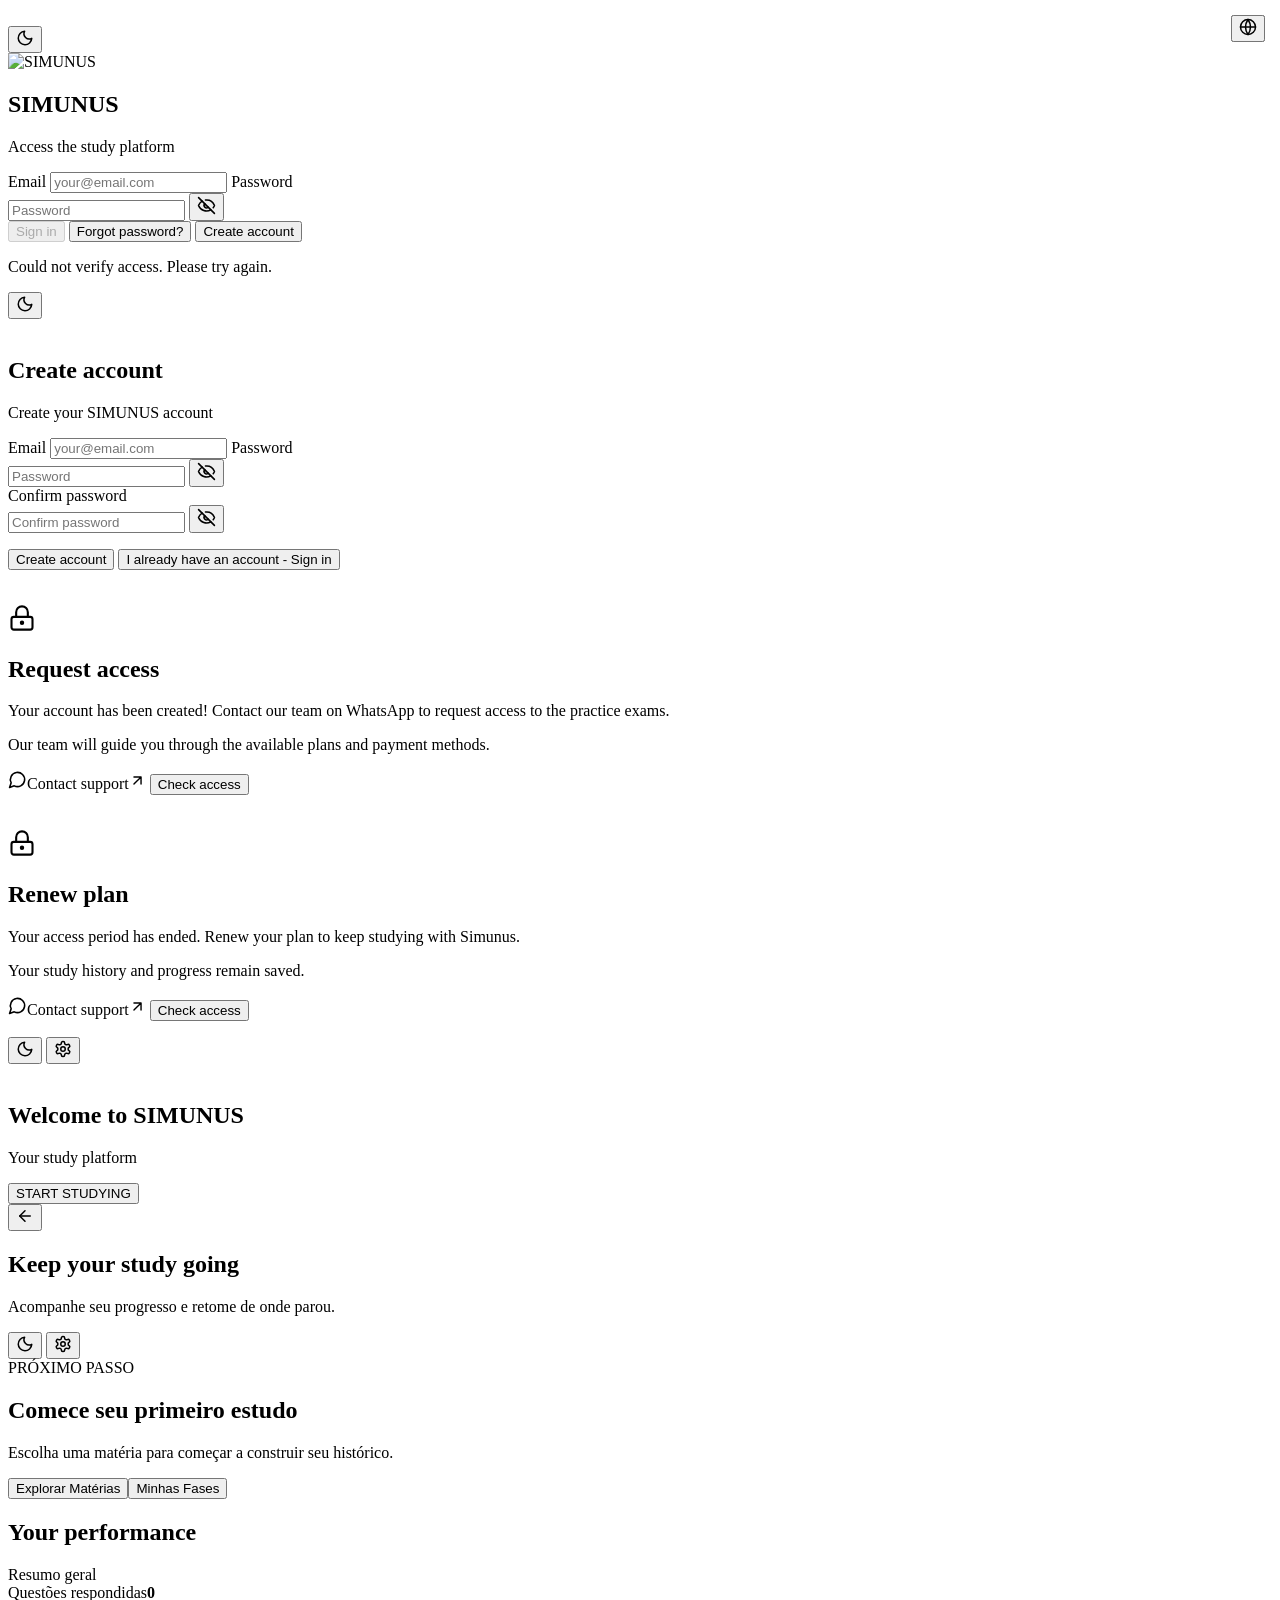
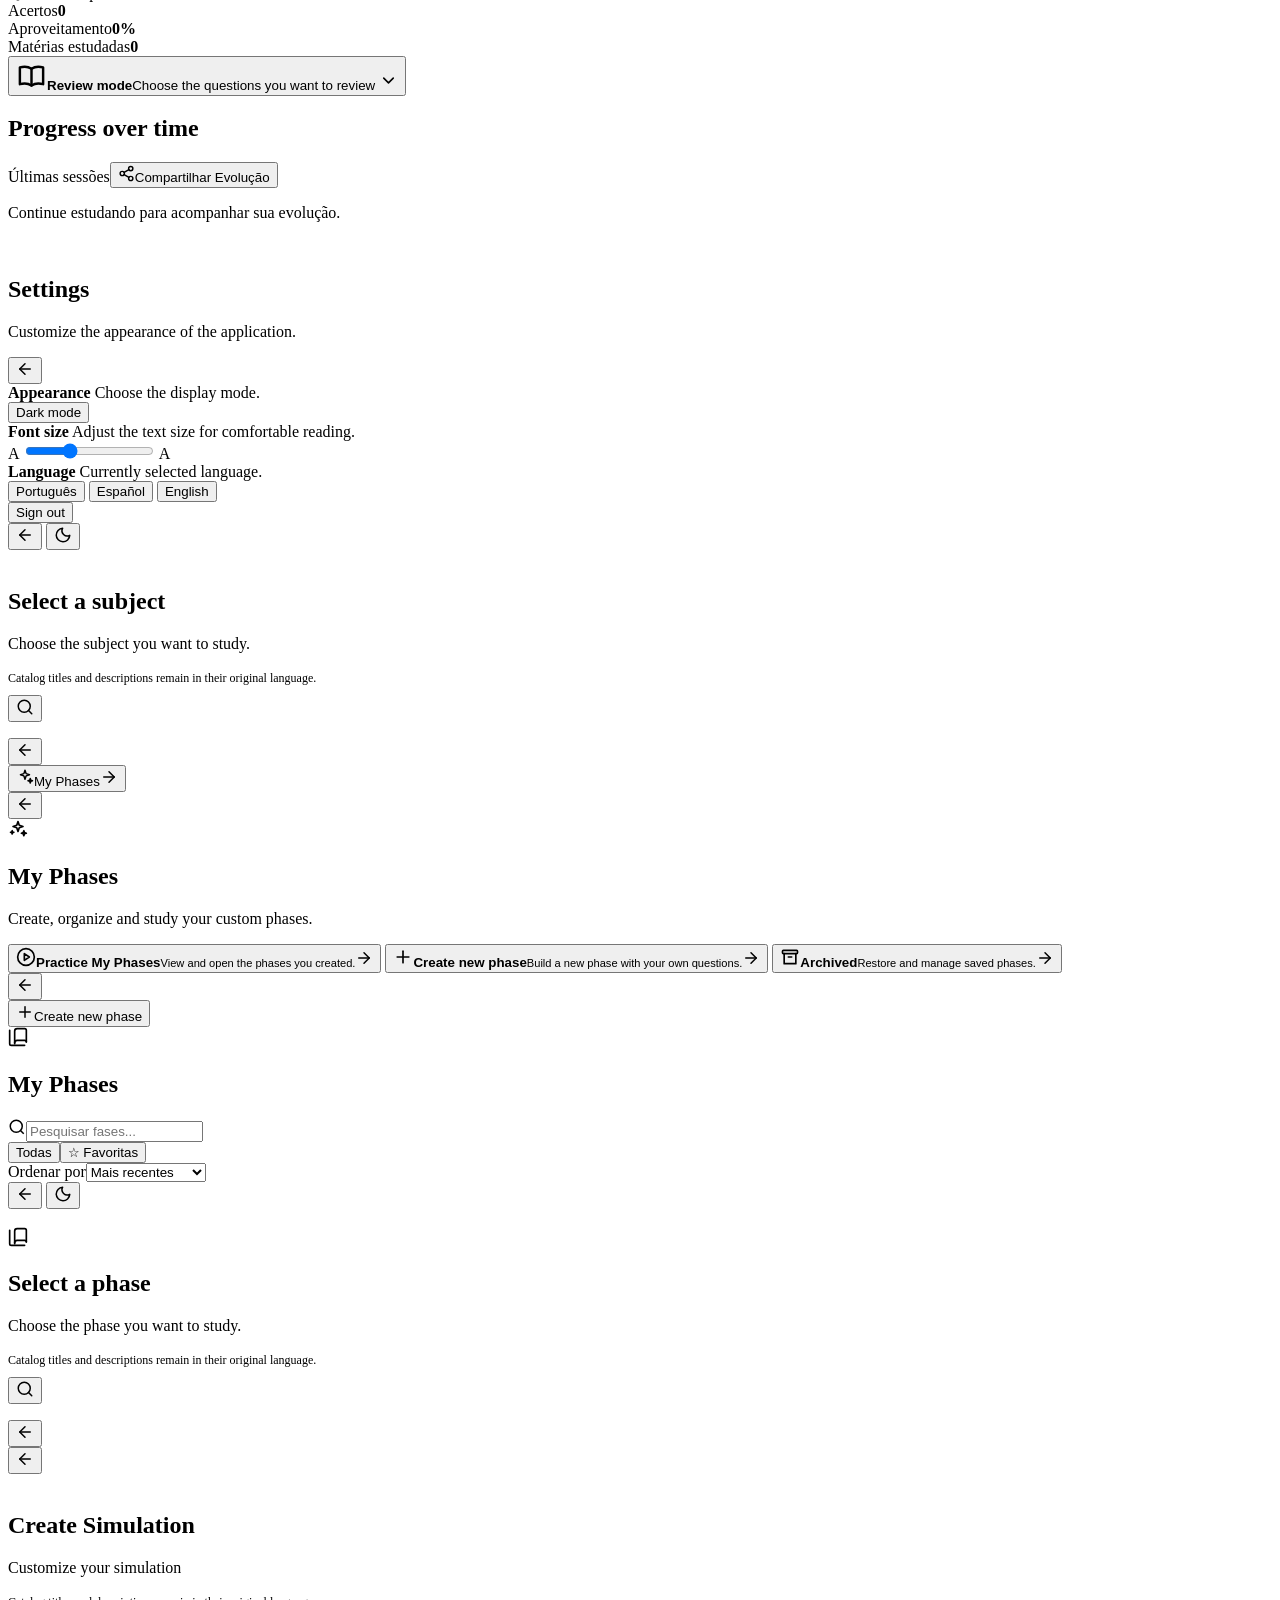
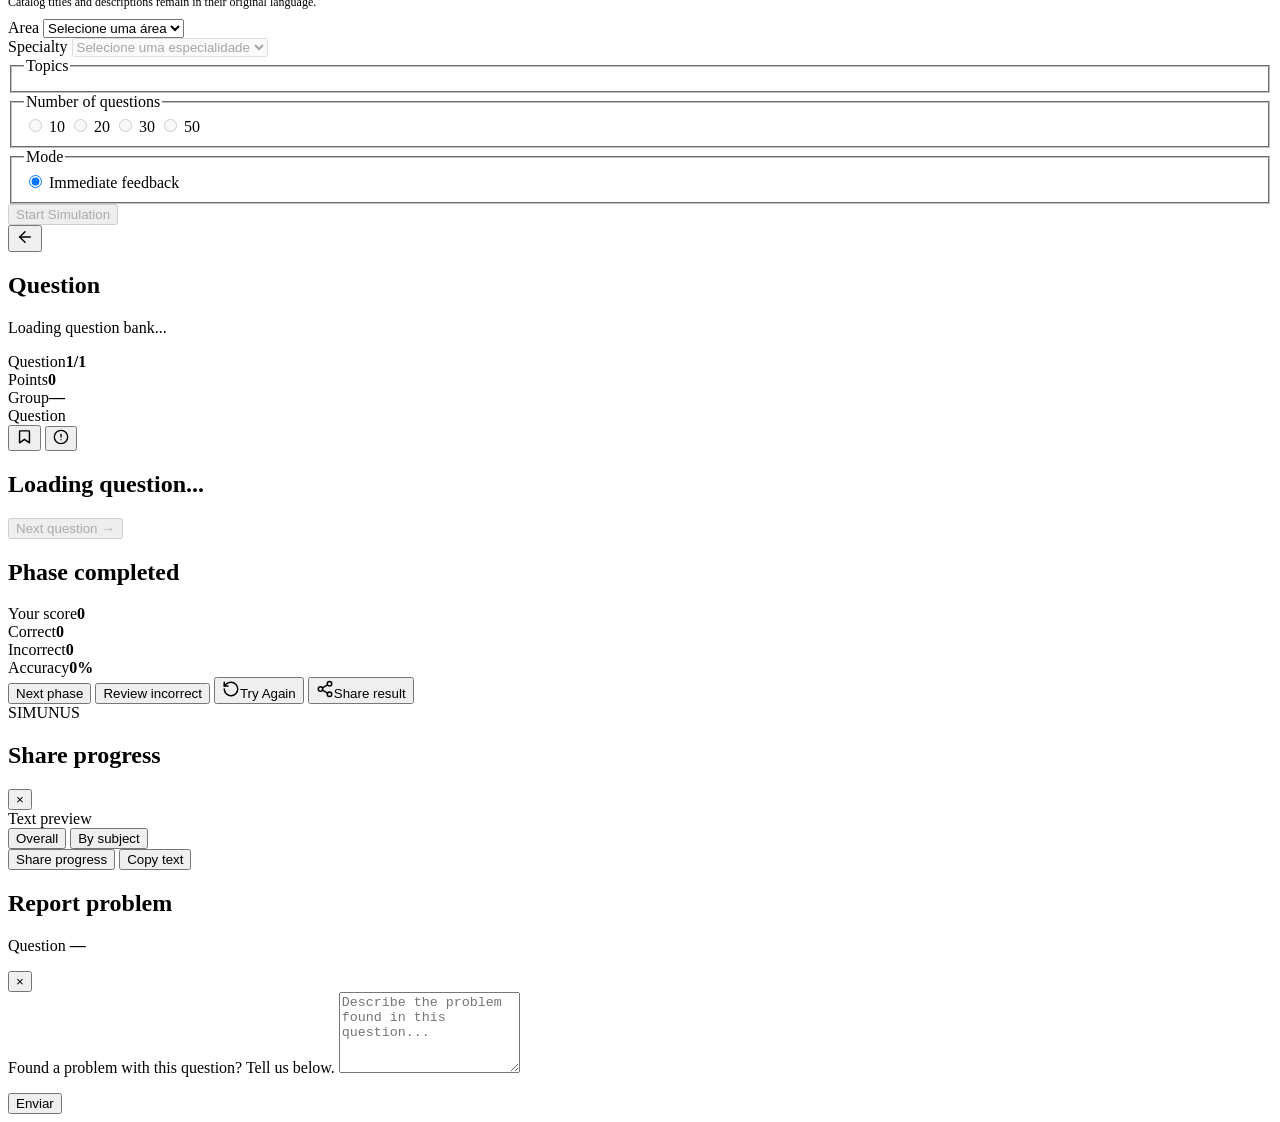
==== commit d3772bff: "Centralize device language and add accessible manual language menus" ====
--- a/Simunus/index.html
+++ b/Simunus/index.html
@@ -18,6 +18,8 @@
             } catch (_) {}
         })();
     </script>
+    <script src="./language.js?v=language-1"></script>
+    <link rel="stylesheet" href="./css/language.css?v=language-1">
     <title>SIMUNUS</title>
     <link rel="stylesheet" href="./style.css">
 </head>
@@ -30,6 +32,7 @@
             <button id="alternar-tema-acesso" class="botao-tema botao-tema-acesso" type="button" aria-label="Ativar modo escuro" aria-pressed="false" title="Modo escuro">
                 <span class="tema-icone" aria-hidden="true"><svg class="lucide lucide-moon" width="18" height="18" viewBox="0 0 24 24" fill="none" stroke="currentColor" stroke-width="2" stroke-linecap="round" stroke-linejoin="round" focusable="false"><path d="M20.985 12.486A9 9 0 1 1 11.514 3.015 7 7 0 0 0 20.985 12.486z"></path></svg></span>
             </button>
+            <div class="language-control"><button id="language-trigger-acesso" class="botao-tema" type="button" data-language-trigger aria-label="Choose language" aria-haspopup="menu" aria-expanded="false" aria-controls="language-menu-acesso"><svg width="18" height="18" viewBox="0 0 24 24" fill="none" stroke="currentColor" stroke-width="2" stroke-linecap="round" stroke-linejoin="round" aria-hidden="true"><circle cx="12" cy="12" r="10"/><path d="M2 12h20M12 2a18 18 0 0 1 0 20 18 18 0 0 1 0-20"/></svg></button><div id="language-menu-acesso" class="language-menu" role="menu" aria-labelledby="language-trigger-acesso" hidden><button type="button" role="menuitemradio" aria-checked="false" tabindex="-1" data-language-choice="en">English</button><button type="button" role="menuitemradio" aria-checked="false" tabindex="-1" data-language-choice="pt">Português (Brasil)</button><button type="button" role="menuitemradio" aria-checked="false" tabindex="-1" data-language-choice="es">Español</button></div></div>
             <div class="acesso-conteudo">
                 <img class="logo-simunus logo-simunus-acesso" src="./assets/simunus-logo-dark.png" data-logo-dark="./assets/simunus-logo-dark.png" data-logo-light="./assets/simunus-logo-light.png" alt="SIMUNUS">
                 <h1 id="titulo-acesso" class="visually-hidden">SIMUNUS</h1>
@@ -64,6 +67,7 @@
             <button id="alternar-tema-cadastro" class="botao-tema botao-tema-acesso" type="button" aria-label="Ativar modo escuro" aria-pressed="false" title="Modo escuro">
                 <span class="tema-icone" aria-hidden="true"><svg class="lucide lucide-moon" width="18" height="18" viewBox="0 0 24 24" fill="none" stroke="currentColor" stroke-width="2" stroke-linecap="round" stroke-linejoin="round" focusable="false"><path d="M20.985 12.486A9 9 0 1 1 11.514 3.015 7 7 0 0 0 20.985 12.486z"></path></svg></span>
             </button>
+            <div class="language-control"><button id="language-trigger-cadastro" class="botao-tema" type="button" data-language-trigger aria-label="Choose language" aria-haspopup="menu" aria-expanded="false" aria-controls="language-menu-cadastro"><svg width="18" height="18" viewBox="0 0 24 24" fill="none" stroke="currentColor" stroke-width="2" stroke-linecap="round" stroke-linejoin="round" aria-hidden="true"><circle cx="12" cy="12" r="10"/><path d="M2 12h20M12 2a18 18 0 0 1 0 20 18 18 0 0 1 0-20"/></svg></button><div id="language-menu-cadastro" class="language-menu" role="menu" aria-labelledby="language-trigger-cadastro" hidden><button type="button" role="menuitemradio" aria-checked="false" tabindex="-1" data-language-choice="en">English</button><button type="button" role="menuitemradio" aria-checked="false" tabindex="-1" data-language-choice="pt">Português (Brasil)</button><button type="button" role="menuitemradio" aria-checked="false" tabindex="-1" data-language-choice="es">Español</button></div></div>
             <div class="acesso-conteudo">
                 <img class="logo-simunus logo-simunus-acesso" src="./assets/simunus-logo-dark.png" data-logo-dark="./assets/simunus-logo-dark.png" data-logo-light="./assets/simunus-logo-light.png" alt="SIMUNUS">
                 <h1 id="titulo-cadastro" class="visually-hidden">Criar conta</h1>
@@ -109,7 +113,7 @@
         </section>
 
         <!-- 1. Idioma -->
-        <section id="tela-idioma" class="tela tela-idioma escondido" aria-labelledby="titulo-idioma">
+        <section id="tela-idioma" hidden class="tela tela-idioma escondido" aria-labelledby="titulo-idioma">
             <div class="acoes-superiores">
             <button id="alternar-tema-idioma" class="botao-tema" type="button" aria-label="Alternar modo de tema" aria-pressed="false" title="Modo escuro">
                 <span class="tema-icone" aria-hidden="true"><svg class="lucide lucide-moon" width="18" height="18" viewBox="0 0 24 24" fill="none" stroke="currentColor" stroke-width="2" stroke-linecap="round" stroke-linejoin="round" focusable="false"><path d="M20.985 12.486A9 9 0 1 1 11.514 3.015 7 7 0 0 0 20.985 12.486z"></path></svg></span>
@@ -544,10 +548,12 @@
 
     <script src="https://cdn.jsdelivr.net/npm/@supabase/supabase-js@2.117.3" integrity="sha384-dl/4LkSyQ4uEucc48NM6VDZLAjLLq9yMzZ5JLXumBq7Ld33XBof73hseOqPhO89+" crossorigin="anonymous"></script>
     <script src="./supabase.js?v=recovery-1"></script>
-    <script src="./simunus-api.js"></script>
+    <script src="./simunus-api.js?v=language-1"></script>
     <script src="./auth.js?v=recovery-1"></script>
     <script src="./custom-phases.js"></script>
-    <script src="./password-visibility.js"></script>
-    <script src="./script.js?v=recovery-1"></script>
+    <script src="./password-visibility.js?v=language-1"></script>
+    <script src="./content-language.js?v=language-1"></script>
+    <script src="./script.js?v=language-1"></script>
+    <script src="./language-menu.js?v=language-1"></script>
 </body>
 </html>
--- a/Simunus/css/language.css
+++ b/Simunus/css/language.css
@@ -0,0 +1,10 @@
+.language-control { position:absolute; top:15px; right:15px; z-index:40; }
+.language-control > .botao-tema { position:static; }
+.language-menu { position:absolute; right:0; top:calc(100% + 8px); width:220px; max-width:calc(100vw - 56px); padding:6px; border:1px solid var(--border); border-radius:12px; background:var(--surface); box-shadow:var(--shadow); text-align:left; }
+.language-menu[hidden] { display:none !important; }
+.language-menu button { display:block; width:100%; min-height:44px; padding:10px 12px; border:0; border-radius:7px; color:var(--text); background:transparent; font:inherit; font-size:14px; text-align:left; cursor:pointer; }
+.language-menu button[aria-checked="true"] { background:var(--surface-soft); font-weight:700; box-shadow:inset 3px 0 var(--primary); }
+.language-menu button:hover { background:var(--surface-hover); }
+.language-menu button:focus-visible, .language-control > button:focus-visible { outline:2px solid var(--primary); outline-offset:2px; }
+.content-language-notice { margin:8px 0; color:var(--text-secondary); font-size:12px; line-height:1.5; }
+@media(max-width:600px) { .language-control { top:10px; right:10px; } }
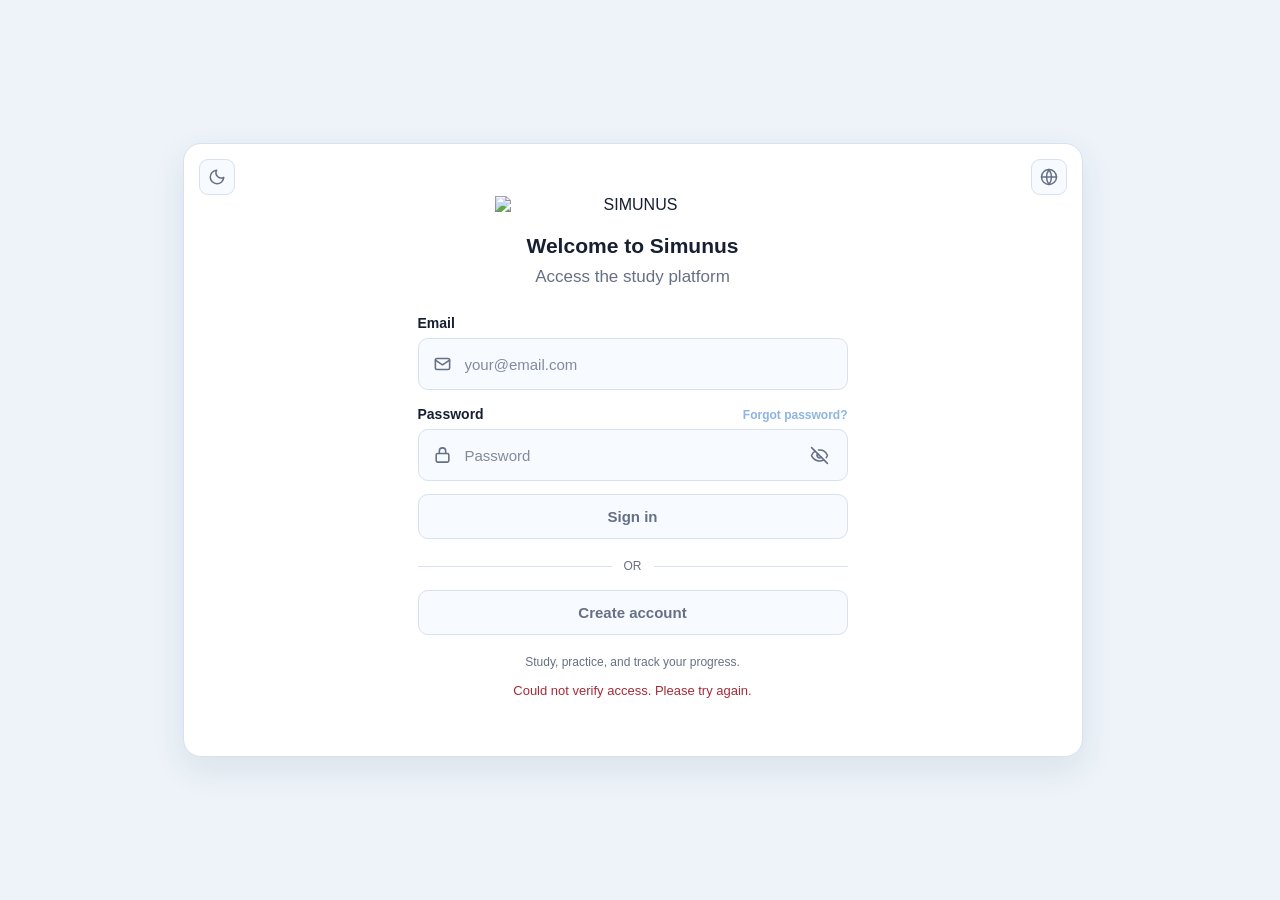
==== commit 0ff93519: "Publish local login refinements and restrict Pages to public file allowlist" ====
--- a/Simunus/index.html
+++ b/Simunus/index.html
@@ -21,7 +21,7 @@
     <script src="./language.js?v=language-1"></script>
     <link rel="stylesheet" href="./css/language.css?v=language-1">
     <title>SIMUNUS</title>
-    <link rel="stylesheet" href="./style.css">
+    <link rel="stylesheet" href="./style.css?v=publish-1">
 </head>
 <body>
     <!-- ÚNICA LOGO VISUAL GLOBAL — permanece viva durante toda a navegação. -->
@@ -36,12 +36,13 @@
             <div class="acesso-conteudo">
                 <img class="logo-simunus logo-simunus-acesso" src="./assets/simunus-logo-dark.png" data-logo-dark="./assets/simunus-logo-dark.png" data-logo-light="./assets/simunus-logo-light.png" alt="SIMUNUS">
                 <h1 id="titulo-acesso" class="visually-hidden">SIMUNUS</h1>
+                <h2 id="saudacao-acesso" class="saudacao-acesso">Bem-vindo ao Simunus</h2>
                 <p id="subtitulo-acesso" class="subtitulo">Acesso à sua plataforma de estudos</p>
                 <form id="formulario-acesso" class="formulario-acesso" novalidate>
                     <label id="rotulo-email-acesso" for="email-acesso">E-mail</label>
-                    <input id="email-acesso" name="email" type="email" inputmode="email" autocomplete="email" placeholder="seu@email.com" required>
-<label id="rotulo-senha-acesso" for="senha-acesso">Senha</label>
-<div class="campo-senha">
+                    <div class="campo-com-icone"><span class="icone-campo" aria-hidden="true"><svg viewBox="0 0 24 24" width="19" height="19" fill="none" stroke="currentColor" stroke-width="2" stroke-linecap="round" stroke-linejoin="round"><rect x="3" y="5" width="18" height="14" rx="2"/><path d="m3 7 9 6 9-6"/></svg></span><input id="email-acesso" name="email" type="email" inputmode="email" autocomplete="email" placeholder="seu@email.com" required></div>
+<div class="linha-senha-acesso"><label id="rotulo-senha-acesso" for="senha-acesso">Senha</label><button id="esqueci-senha-acesso" class="link-esqueci-senha" type="button">Esqueceu a senha?</button></div>
+<div class="campo-senha campo-senha-acesso"><span class="icone-campo" aria-hidden="true"><svg viewBox="0 0 24 24" width="19" height="19" fill="none" stroke="currentColor" stroke-width="2" stroke-linecap="round" stroke-linejoin="round"><rect x="4" y="10" width="16" height="11" rx="2"/><path d="M8 10V7a4 4 0 0 1 8 0v3"/></svg></span>
     <input id="senha-acesso" name="password" type="password" autocomplete="current-password" placeholder="Senha" required>
     <button
         class="alternar-visibilidade-senha"
@@ -55,8 +56,9 @@
     </button>
 </div>
                     <button id="botao-entrar" class="btn-proxima btn-entrar" type="submit" disabled>Entrar</button>
-                    <button id="esqueci-senha-acesso" class="btn-secundario" type="button">Esqueci minha senha</button>
+                    <div class="separador-acesso" aria-hidden="true"><span></span><span id="texto-ou-acesso">OU</span><span></span></div>
                     <button id="alternar-modo-acesso" class="btn-secundario" type="button">Criar conta</button>
+                    <p id="rodape-acesso" class="rodape-acesso">Estude, pratique e acompanhe sua evolução.</p>
                     <p id="mensagem-acesso" class="mensagem-acesso" aria-live="polite"></p>
                 </form>
             </div>
@@ -553,7 +555,7 @@
     <script src="./custom-phases.js"></script>
     <script src="./password-visibility.js?v=language-1"></script>
     <script src="./content-language.js?v=language-1"></script>
-    <script src="./script.js?v=language-1"></script>
+    <script src="./script.js?v=publish-1"></script>
     <script src="./language-menu.js?v=language-1"></script>
 </body>
 </html>
--- a/Simunus/style.css
+++ b/Simunus/style.css
@@ -0,0 +1,2528 @@
+* { box-sizing: border-box; }
+
+:root {
+    font-family: "Inter", "Segoe UI", Arial, Helvetica, sans-serif;
+    color: #172033;
+    background: #edf3f9;
+    color-scheme: light;
+    --bg: #edf3f9;
+    --surface: #ffffff;
+    --surface-soft: #f7faff;
+    --surface-hover: #f2f7fc;
+    --text: #172033;
+    --text-secondary: #667085;
+    --primary: #245fa8;
+    --primary-hover: #1f548f;
+    --border: #d8e1ec;
+    --border-strong: #b9cde2;
+    --shadow: 0 12px 34px rgba(22, 50, 82, .09);
+    --shadow-hover: 0 15px 32px rgba(30, 79, 140, .13);
+    --focus: #78a9df;
+    --success-bg: #eaf7ef;
+    --success-text: #17683f;
+    --success-border: #53a978;
+    --error-bg: #fff0f1;
+    --error-text: #a52b38;
+    --error-border: #dc6874;
+    --transition-theme: background-color .35s ease, color .35s ease, border-color .35s ease, box-shadow .35s ease;
+    --transition-ui: background-color .25s ease, color .25s ease, border-color .25s ease, box-shadow .25s ease, transform .25s ease, opacity .25s ease;
+}
+
+html[data-tema="escuro"] {
+    color-scheme: dark;
+    --bg: #07111f;
+    --surface: #0c1a29;
+    --surface-soft: #102235;
+    --surface-hover: #12283d;
+    --text: #f3f6fa;
+    --text-secondary: #aebdce;
+    --primary: #4b82c2;
+    --primary-hover: #5a8fcb;
+    --border: #203f5d;
+    --border-strong: #2c5479;
+    --shadow: 0 14px 38px rgba(0, 0, 0, .24);
+    --shadow-hover: 0 17px 34px rgba(0, 0, 0, .31);
+    --focus: #6f9fd0;
+    --success-bg: #102d23;
+    --success-text: #9ed5b7;
+    --success-border: #3f8c66;
+    --error-bg: #321b22;
+    --error-text: #f0aeb6;
+    --error-border: #a95763;
+}
+
+html {
+    min-height: 100%;
+    background: var(--bg);
+    scroll-behavior: smooth;
+    transition: background-color .35s ease, color .35s ease;
+}
+
+html, body { margin: 0; width: 100%; }
+html { scrollbar-gutter: stable; }
+
+body {
+    min-height: 100vh;
+    min-height: 100dvh;
+    display: flex;
+    justify-content: center;
+    align-items: center;
+    padding: clamp(12px, 3vw, 28px);
+    overflow-x: hidden;
+    background: var(--bg);
+    color: var(--text);
+    transition: var(--transition-theme);
+}
+
+button { font: inherit; }
+button:focus-visible { outline: 3px solid var(--focus); outline-offset: 3px; }
+
+.container { width: min(860px, 100%); margin: 0 auto; }
+.tela { width: 100%; }
+.escondido { display: none !important; }
+.tela-visivel { animation: entradaTela 1.2s cubic-bezier(.22,.61,.36,1) both; }
+.tela-visivel.transicao-tela-instantanea { animation: none !important; }
+.tela-visivel.transicao-tela-pos-boas { animation: entradaTelaPosBoas 420ms cubic-bezier(.22,.61,.36,1) both; }
+
+.tela-idioma,
+.tela-selecao,
+.card,
+.resultado-final {
+    background: var(--surface);
+    border: 1px solid var(--border);
+    border-radius: 18px;
+    box-shadow: var(--shadow);
+    transition: var(--transition-theme);
+}
+
+.tela-idioma,
+.tela-selecao { position: relative; }
+
+.tela-idioma {
+    padding: clamp(30px, 6vw, 52px);
+    text-align: center;
+}
+
+.logo-medico { font-size: clamp(40px, 8vw, 62px); line-height: 1; margin-bottom: 13px; }
+.tela-idioma h1 { margin: 0; font-size: clamp(26px, 5vw, 37px); letter-spacing: -.03em; }
+.subtitulo { color: var(--text-secondary); margin: 9px 0 28px; font-size: clamp(14px, 2.2vw, 17px); }
+.tela-idioma h2 { margin: 0 0 20px; font-size: clamp(17px, 3vw, 21px); }
+
+.botao-tema {
+    position: absolute;
+    top: 15px;
+    right: 15px;
+    width: 36px;
+    height: 36px;
+    display: inline-flex;
+    align-items: center;
+    justify-content: center;
+    padding: 0;
+    border: 1px solid var(--border);
+    border-radius: 9px;
+    background: var(--surface-soft);
+    color: var(--text-secondary);
+    cursor: pointer;
+    transition: var(--transition-theme), transform .2s ease;
+}
+.botao-tema:hover {
+    color: var(--text);
+    border-color: var(--border-strong);
+    background: var(--surface-hover);
+    box-shadow: 0 5px 13px rgba(30, 79, 140, .09);
+    transform: translateY(-1px);
+}
+.botao-tema:active { transform: translateY(0); }
+.tema-icone { width: 18px; height: 18px; display: inline-flex; align-items: center; justify-content: center; }
+.tema-icone svg, .botao-configuracoes svg, .botao-pesquisa svg { display: block; flex: 0 0 auto; }
+
+.selecao-botoes { display: flex; justify-content: center; align-items: center; gap: 13px; }
+.botao-selecao {
+    border: 1px solid var(--border);
+    background: var(--surface);
+    color: var(--text);
+    border-radius: 11px;
+    cursor: pointer;
+    transition: var(--transition-theme), transform .25s ease;
+    min-height: 56px;
+}
+.botao-selecao:hover {
+    border-color: var(--primary);
+    transform: translateY(-2px);
+    box-shadow: var(--shadow-hover);
+    background: var(--surface-hover);
+}
+.botao-selecao:active { transform: translateY(0); }
+.botao-selecao:disabled { opacity: .6; cursor: wait; transform: none; }
+.botao-idioma { flex: 0 1 220px; padding: 14px 20px; font-weight: 700; }
+
+.tela-selecao { padding: clamp(27px, 5vw, 44px); text-align: center; }
+.cabecalho-selecao { margin-bottom: 24px; }
+.icone-selecao { display: none; }
+.cabecalho-selecao h1 { margin: 0; font-size: clamp(24px, 5vw, 34px); letter-spacing: -.025em; }
+.cabecalho-selecao p { margin: 8px auto 0; color: var(--text-secondary); max-width: 600px; line-height: 1.45; }
+
+.lista-selecao {
+    width: min(480px, 100%);
+    margin: 0 auto;
+    display: flex;
+    flex-direction: column;
+    align-items: stretch;
+    gap: 12px;
+}
+
+.botao-materia,
+.botao-fase {
+    width: 100%;
+    display: flex;
+    align-items: center;
+    justify-content: center;
+    text-align: center;
+    padding: 14px 18px;
+}
+.botao-materia { gap: 10px; font-size: 17px; font-weight: 700; min-height: 60px; }
+.botao-icone { display: none; }
+
+/* Cartões de fase: nome da fase em cima e tema embaixo. */
+.botao-fase {
+    min-height: 84px;
+    flex-direction: column;
+    gap: 5px;
+    line-height: 1.25;
+}
+.fase-numero { display: block; font-weight: 700; font-size: 16px; color: var(--text); }
+.fase-tema { display: block; margin: 0; color: var(--text-secondary); font-size: 14px; line-height: 1.35; }
+
+#lista-fases {
+    width: min(700px, 100%);
+    display: grid;
+    grid-template-columns: repeat(2, minmax(0, 1fr));
+    gap: 14px;
+}
+#lista-fases .botao-fase { min-width: 0; }
+
+.btn-secundario {
+    display: block;
+    width: min(480px, 100%);
+    margin: 18px auto 0;
+    padding: 11px 16px;
+    border: 1px solid var(--border);
+    border-radius: 10px;
+    background: var(--surface-soft);
+    color: var(--text-secondary);
+    cursor: pointer;
+    text-align: center;
+    transition: var(--transition-theme), transform .25s ease;
+}
+.btn-secundario:hover {
+    background: var(--surface-hover);
+    color: var(--text);
+    border-color: var(--border-strong);
+    transform: translateY(-1px);
+}
+.btn-secundario:active { transform: translateY(0); }
+.mensagem-fases { min-height: 24px; margin: 14px auto 0; color: var(--error-text); line-height: 1.45; }
+
+.cabecalho { text-align: center; margin-bottom: 14px; }
+.cabecalho h1 { margin: 0; font-size: clamp(22px, 4vw, 30px); }
+.cabecalho p { margin: 5px 0 0; color: var(--text-secondary); font-size: 14px; }
+
+.status { display: grid; grid-template-columns: 1fr 1fr 2fr; gap: 10px; margin-bottom: 14px; }
+.status.status-sem-grupo { grid-template-columns: repeat(2, minmax(0, 1fr)); }
+.status.status-sem-grupo div:last-child { grid-column: auto; }
+.status #status-grupo[hidden] { display: none; }
+.status div {
+    background: var(--surface);
+    border: 1px solid var(--border);
+    padding: 11px;
+    border-radius: 11px;
+    text-align: center;
+    box-shadow: 0 4px 12px rgba(20, 45, 75, .05);
+    min-width: 0;
+    transition: var(--transition-theme);
+}
+.status span { display: block; font-size: 12px; color: var(--text-secondary); margin-bottom: 3px; }
+.status strong { display: block; font-size: 15px; overflow-wrap: anywhere; }
+
+.card { padding: clamp(18px, 4vw, 30px); }
+.tipo-questao { display: inline-block; padding: 6px 11px; border-radius: 18px; background: var(--surface-soft); border: 1px solid var(--border); color: var(--primary); font-size: 13px; font-weight: 700; margin-bottom: 14px; transition: var(--transition-theme); }
+#pergunta { font-size: clamp(17px, 3vw, 22px); line-height: 1.45; margin: 0 0 20px; overflow-wrap: anywhere; }
+.imagem-questao {
+    width: 100%;
+    display: flex;
+    justify-content: center;
+    align-items: center;
+    margin: 0 0 20px;
+    padding: 8px;
+    box-sizing: border-box;
+    border-radius: 14px;
+    background: var(--surface-soft);
+    border: 1px solid var(--border);
+    overflow: hidden;
+}
+.imagem-questao[hidden] { display: none; }
+.imagem-questao img {
+    display: block;
+    width: auto;
+    max-width: 100%;
+    max-height: min(52vh, 520px);
+    height: auto;
+    object-fit: contain;
+    border-radius: 10px;
+}
+.imagem-questao-item {
+    margin: 0;
+    display: flex;
+    flex-direction: column;
+    align-items: center;
+    gap: 6px;
+    min-width: 0;
+}
+.imagem-questao-item figcaption {
+    font-size: 12px;
+    font-weight: 700;
+    color: var(--text-secondary);
+}
+.imagem-questao-item-erro {
+    font-size: 12px;
+    color: var(--text-secondary);
+    text-align: center;
+}
+.imagem-questao-conjunto {
+    display: grid;
+    grid-template-columns: repeat(2, minmax(0, 1fr));
+    gap: 12px;
+}
+.imagem-questao-conjunto .imagem-questao-item img {
+    width: 100%;
+    max-width: 100%;
+    max-height: min(32vh, 320px);
+}
+@media (max-width: 640px) {
+    .imagem-questao-conjunto { grid-template-columns: 1fr; }
+    .imagem-questao-conjunto .imagem-questao-item img { max-height: min(42vh, 360px); }
+}
+.imagem-questao.erro {
+    min-height: 80px;
+    color: var(--text-secondary);
+    font-size: 13px;
+    text-align: center;
+}
+.alternativas { display: flex; flex-direction: column; gap: 9px; }
+.alternativa {
+    width: 100%;
+    padding: 12px 14px;
+    border: 1px solid var(--border);
+    background: var(--surface);
+    color: var(--text);
+    border-radius: 10px;
+    text-align: left;
+    font-size: 15px;
+    line-height: 1.35;
+    cursor: pointer;
+    overflow-wrap: anywhere;
+    transition: var(--transition-theme), transform .2s ease;
+}
+.alternativa:hover { border-color: var(--primary); transform: translateY(-1px); background: var(--surface-hover); }
+.alternativa.correta { border-color: var(--success-border); background: var(--success-bg); }
+.alternativa.errada { border-color: var(--error-border); background: var(--error-bg); }
+.alternativa:disabled { cursor: default; }
+.feedback {
+    min-height: 0;
+    margin-top: 14px;
+    padding: 14px;
+    border-radius: 10px;
+    line-height: 1.5;
+    font-size: 14px;
+    scroll-margin-top: 18px;
+    transition: var(--transition-theme), opacity .25s ease, transform .25s ease;
+}
+.feedback.vazio { display: none; }
+.feedback.certo { background: var(--success-bg); color: var(--success-text); border: 1px solid var(--success-border); animation: entradaFeedback .24s ease both; }
+.feedback.errado { background: var(--error-bg); color: var(--error-text); border: 1px solid var(--error-border); animation: entradaFeedback .24s ease both; }
+
+.btn-proxima, .btn-reiniciar {
+    width: 100%;
+    margin-top: 14px;
+    padding: 13px;
+    border: 1px solid var(--primary);
+    border-radius: 10px;
+    background: var(--primary);
+    color: #fff;
+    font-weight: 700;
+    cursor: pointer;
+    transition: var(--transition-theme), transform .25s ease;
+}
+.btn-proxima:hover, .btn-reiniciar:hover { background: var(--primary-hover); border-color: var(--primary-hover); transform: translateY(-1px); box-shadow: 0 7px 18px rgba(30, 79, 140, .16); }
+.btn-proxima:active, .btn-reiniciar:active { transform: translateY(0); }
+.btn-proxima:disabled { background: #aeb7c4; border-color: #aeb7c4; color: #f7f9fb; cursor: not-allowed; transform: none; box-shadow: none; }
+.btn-voltar-fases { margin-top: 10px; }
+
+.resultado-final { margin-top: 14px; padding: clamp(22px, 5vw, 35px); text-align: center; }
+.resultado-final h2 { margin-top: 0; font-size: clamp(22px, 4vw, 28px); }
+.nota { margin: 22px 0; }
+.nota span { display: block; color: var(--text-secondary); }
+.nota strong { display: block; font-size: clamp(34px, 8vw, 46px); margin-top: 5px; }
+.resumo { display: grid; grid-template-columns: repeat(3, 1fr); gap: 10px; }
+.resumo div { padding: 12px; border-radius: 10px; background: var(--surface-soft); border: 1px solid var(--border); transition: var(--transition-theme); }
+.resumo span { display: block; font-size: 12px; color: var(--text-secondary); }
+.resumo strong { display: block; font-size: 21px; margin-top: 5px; }
+
+@keyframes entradaTela {
+    from { opacity: .9; }
+    to { opacity: 1; }
+}
+
+@keyframes entradaTelaPosBoas {
+    from { opacity: 0; transform: translateY(6px); }
+    to { opacity: 1; transform: translateY(0); }
+}
+
+@keyframes entradaFeedback {
+    from { opacity: 0; transform: translateY(6px); }
+    to { opacity: 1; transform: translateY(0); }
+}
+
+@media (max-width: 600px) {
+    body { align-items: flex-start; padding: 12px; }
+    .container { margin: 0 auto; }
+    .tela-idioma, .tela-selecao { margin: 0 auto; }
+    .selecao-botoes { flex-direction: column; }
+    .botao-idioma { width: 100%; flex-basis: auto; }
+    #lista-fases { grid-template-columns: 1fr; gap: 12px; }
+    .status { grid-template-columns: 1fr 1fr; }
+    .status div:last-child { grid-column: 1 / -1; }
+    .resumo { grid-template-columns: 1fr; }
+}
+
+@media (max-width: 480px) {
+    .botao-tema { top: 10px; right: 10px; }
+    .tema-texto { display: none; }
+    .tela-idioma { padding-top: 58px; }
+    .tela-selecao { padding-top: 58px; }
+}
+
+@media (max-width: 360px) {
+    body { padding: 8px; }
+    .tela-idioma, .tela-selecao, .card, .resultado-final { border-radius: 14px; }
+    .tela-idioma, .tela-selecao { padding-left: 15px; padding-right: 15px; }
+    .card { padding: 15px; }
+    .botao-selecao { min-height: 54px; }
+}
+
+@media (prefers-reduced-motion: reduce) {
+    html { scroll-behavior: auto; }
+    *, *::before, *::after {
+        animation-duration: .01ms !important;
+        animation-iteration-count: 1 !important;
+        transition-duration: .01ms !important;
+        scroll-behavior: auto !important;
+    }
+}
+
+/* ============================================================
+   REFINAMENTO RESPONSIVO E CONFIGURAÇÕES — camada visual
+   ============================================================ */
+:root {
+    --font-scale: 1;
+    --container-max: 860px;
+    --safe-top: env(safe-area-inset-top, 0px);
+    --safe-right: env(safe-area-inset-right, 0px);
+    --safe-bottom: env(safe-area-inset-bottom, 0px);
+    --safe-left: env(safe-area-inset-left, 0px);
+}
+
+html[data-fonte="pequena"] { --font-scale: .92; }
+html[data-fonte="normal"] { --font-scale: 1; }
+html[data-fonte="grande"] { --font-scale: 1.10; }
+html[data-fonte="muito-grande"] { --font-scale: 1.22; }
+
+html, body { max-width: 100%; }
+body {
+    padding-top: max(clamp(12px, 3vw, 28px), var(--safe-top));
+    padding-right: max(clamp(12px, 3vw, 28px), var(--safe-right));
+    padding-bottom: max(clamp(12px, 3vw, 28px), var(--safe-bottom));
+    padding-left: max(clamp(12px, 3vw, 28px), var(--safe-left));
+}
+
+.container { width: min(var(--container-max), 100%); min-width: 0; }
+.tela, .tela-idioma, .tela-selecao, .card, .resultado-final { max-width: 100%; min-width: 0; }
+
+/* O idioma ganha controles nos dois cantos superiores. */
+.acoes-superiores {
+    position: absolute;
+    inset: 15px 15px auto;
+    display: flex;
+    align-items: center;
+    justify-content: space-between;
+    pointer-events: none;
+    z-index: 2;
+}
+.acoes-superiores > * { pointer-events: auto; }
+.acoes-superiores .botao-tema { position: static; }
+.botao-configuracoes {
+    display: inline-flex;
+    align-items: center;
+    justify-content: center;
+    width: 36px;
+    height: 36px;
+    padding: 0;
+    border: 1px solid var(--border);
+    border-radius: 9px;
+    background: var(--surface-soft);
+    color: var(--text-secondary);
+    cursor: pointer;
+    font-size: 17px;
+    line-height: 1;
+    transition: var(--transition-theme), transform .2s ease;
+}
+.botao-configuracoes:hover {
+    color: var(--text);
+    border-color: var(--border-strong);
+    background: var(--surface-hover);
+    box-shadow: 0 5px 13px rgba(30, 79, 140, .09);
+    transform: translateY(-1px);
+}
+.botao-configuracoes:active { transform: translateY(0); }
+
+/* Escala tipográfica sem alterar o conteúdo ou os dados. */
+.tela-idioma h1 { font-size: calc(clamp(26px, 5vw, 37px) * var(--font-scale)); }
+.tela-idioma h2 { font-size: calc(clamp(17px, 3vw, 21px) * var(--font-scale)); }
+.subtitulo { font-size: calc(clamp(14px, 2.2vw, 17px) * var(--font-scale)); }
+.cabecalho-selecao h1 { font-size: calc(clamp(24px, 5vw, 34px) * var(--font-scale)); }
+.cabecalho-selecao p { font-size: calc(16px * var(--font-scale)); }
+.botao-selecao { font-size: calc(16px * var(--font-scale)); }
+.botao-idioma { font-size: calc(16px * var(--font-scale)); }
+.botao-materia { font-size: calc(17px * var(--font-scale)); }
+.fase-numero { font-size: calc(16px * var(--font-scale)); }
+.fase-tema { font-size: calc(14px * var(--font-scale)); }
+.btn-secundario { font-size: calc(15px * var(--font-scale)); }
+.cabecalho h1 { font-size: calc(clamp(22px, 4vw, 30px) * var(--font-scale)); }
+.cabecalho p { font-size: calc(14px * var(--font-scale)); }
+.status span { font-size: calc(12px * var(--font-scale)); }
+.status strong { font-size: calc(15px * var(--font-scale)); }
+#pergunta { font-size: calc(clamp(17px, 3vw, 22px) * var(--font-scale)); }
+.alternativa { font-size: calc(15px * var(--font-scale)); }
+.feedback { font-size: calc(14px * var(--font-scale)); }
+.tipo-questao { font-size: calc(13px * var(--font-scale)); }
+.btn-proxima, .btn-reiniciar { font-size: calc(15px * var(--font-scale)); }
+.resultado-final h2 { font-size: calc(clamp(22px, 4vw, 28px) * var(--font-scale)); }
+.nota span, .resumo span { font-size: calc(12px * var(--font-scale)); }
+.resumo strong { font-size: calc(21px * var(--font-scale)); }
+
+/* Configurações */
+.configuracoes-lista {
+    width: min(680px, 100%);
+    margin: 0 auto;
+    display: flex;
+    flex-direction: column;
+    gap: 10px;
+    text-align: left;
+}
+.configuracao-item {
+    display: flex;
+    align-items: center;
+    justify-content: space-between;
+    gap: clamp(14px, 4vw, 28px);
+    padding: clamp(14px, 3vw, 18px);
+    background: var(--surface-soft);
+    border: 1px solid var(--border);
+    border-radius: 12px;
+    transition: var(--transition-theme), transform .2s ease;
+    min-width: 0;
+}
+.configuracao-item:hover { border-color: var(--border-strong); }
+.configuracao-texto { min-width: 0; display: flex; flex-direction: column; gap: 4px; }
+.configuracao-texto strong { font-size: calc(16px * var(--font-scale)); }
+.configuracao-texto span { color: var(--text-secondary); font-size: calc(13px * var(--font-scale)); line-height: 1.4; overflow-wrap: anywhere; }
+.botao-config-opcao {
+    flex: 0 0 auto;
+    min-width: 118px;
+    min-height: 40px;
+    padding: 8px 13px;
+    border: 1px solid var(--border-strong);
+    border-radius: 9px;
+    background: var(--surface);
+    color: var(--text);
+    cursor: pointer;
+    font-size: calc(13px * var(--font-scale));
+    font-weight: 650;
+    transition: var(--transition-theme), transform .2s ease;
+}
+.botao-config-opcao:hover { border-color: var(--primary); background: var(--surface-hover); transform: translateY(-1px); }
+.botao-config-opcao:active { transform: translateY(0); }
+.controle-fonte {
+    display: grid;
+    grid-template-columns: repeat(4, minmax(42px, 1fr));
+    gap: 6px;
+    flex: 0 1 270px;
+}
+.botao-fonte {
+    min-width: 0;
+    min-height: 40px;
+    padding: 7px 8px;
+    border: 1px solid var(--border);
+    border-radius: 9px;
+    background: var(--surface);
+    color: var(--text);
+    cursor: pointer;
+    font-size: calc(14px * var(--font-scale));
+    transition: var(--transition-theme), transform .2s ease;
+}
+.botao-fonte:hover { border-color: var(--primary); background: var(--surface-hover); transform: translateY(-1px); }
+.botao-fonte:active { transform: translateY(0); }
+.botao-fonte.ativo { border-color: var(--primary); background: var(--primary); color: #fff; }
+.valor-config {
+    flex: 0 0 auto;
+    color: var(--primary);
+    font-size: calc(14px * var(--font-scale));
+    font-weight: 700;
+}
+
+/* Evita overflow de palavras/strings excepcionalmente longas. */
+h1, h2, h3, p, button, span, strong { max-width: 100%; overflow-wrap: anywhere; }
+button { min-width: 0; }
+
+/* Breakpoints adicionais para tablets e telas muito estreitas. */
+@media (max-width: 720px) {
+    #lista-fases { width: min(100%, 620px); }
+}
+
+@media (max-width: 600px) {
+    .acoes-superiores { inset: 10px 10px auto; }
+    .tela-idioma { padding-top: 62px; }
+    .botao-tema { min-width: 36px; }
+    .botao-configuracoes { width: 36px; height: 36px; }
+    .configuracao-item { align-items: flex-start; flex-direction: column; }
+    .botao-config-opcao, .controle-fonte, .valor-config { width: 100%; }
+    .controle-fonte { flex-basis: auto; }
+}
+
+@media (max-width: 400px) {
+    body { padding-top: max(8px, var(--safe-top)); padding-bottom: max(8px, var(--safe-bottom)); }
+    .tela-idioma, .tela-selecao { padding-left: 12px; padding-right: 12px; }
+    .card { padding: 13px; }
+    .status { gap: 7px; }
+    .alternativa { padding: 11px 12px; }
+    .controle-fonte { grid-template-columns: repeat(2, minmax(0, 1fr)); }
+}
+
+@media (orientation: landscape) and (max-height: 600px) {
+    body { align-items: flex-start; }
+    .tela-idioma, .tela-selecao { padding-top: 52px; padding-bottom: 22px; }
+    .logo-medico { margin-bottom: 8px; }
+    .tela-idioma .subtitulo { margin-bottom: 16px; }
+    .cabecalho-selecao { margin-bottom: 16px; }
+}
+
+@media (min-width: 1200px) {
+    .container { width: min(900px, 100%); }
+}
+
+@media (prefers-reduced-motion: reduce) {
+    .tela-visivel { animation: none !important; }
+}
+
+/* ============================================================
+   CAMADA DE ACESSO — utiliza a mesma identidade visual existente
+   ============================================================ */
+.tela-acesso {
+    position: relative;
+    width: 100%;
+    max-width: 100%;
+    padding: clamp(28px, 6vw, 52px);
+    background: var(--surface);
+    border: 1px solid var(--border);
+    border-radius: 18px;
+    box-shadow: var(--shadow);
+    text-align: center;
+    transition: var(--transition-theme);
+}
+.botao-tema-acesso {
+    left: 15px;
+    right: auto;
+}
+.acesso-conteudo { width: min(430px, 100%); margin: 0 auto; }
+.acesso-logo { margin-bottom: 12px; }
+.tela-acesso h1 {
+    margin: 0;
+    font-size: calc(clamp(26px, 5vw, 37px) * var(--font-scale));
+    letter-spacing: -.03em;
+}
+.formulario-acesso {
+    width: 100%;
+    margin-top: clamp(22px, 4vw, 30px);
+    display: flex;
+    flex-direction: column;
+    align-items: stretch;
+    text-align: left;
+}
+.formulario-acesso label {
+    margin-bottom: 7px;
+    color: var(--text);
+    font-size: calc(14px * var(--font-scale));
+    font-weight: 650;
+}
+.formulario-acesso input {
+    width: 100%;
+    min-width: 0;
+    min-height: 52px;
+    padding: 12px 14px;
+    border: 1px solid var(--border);
+    border-radius: 10px;
+    background: var(--surface-soft);
+    color: var(--text);
+    font: inherit;
+    font-size: calc(15px * var(--font-scale));
+    outline: none;
+    transition: var(--transition-theme), border-color .25s ease, box-shadow .25s ease;
+}
+
+/* Espaço entre um campo e a label do campo seguinte */
+.formulario-acesso input + label,
+.formulario-acesso .campo-senha + label {
+    margin-top: 16px;
+}
+
+/* Mensagem auxiliar/validação abaixo dos campos */
+.formulario-acesso .mensagem-campo {
+    margin: 6px 2px 0;
+}
+
+/* Não reserva espaço quando não existe mensagem */
+.formulario-acesso .mensagem-campo:empty {
+    margin: 0;
+}
+
+.campo-senha {
+    position: relative;
+    width: 100%;
+}
+.campo-senha input {
+    padding-right: 48px;
+}
+.alternar-visibilidade-senha {
+    position: absolute;
+    top: 50%;
+    right: 10px;
+    transform: translateY(-50%);
+    width: 36px;
+    height: 36px;
+    display: inline-flex;
+    align-items: center;
+    justify-content: center;
+    padding: 0;
+    border: 0;
+    border-radius: 8px;
+    background: transparent;
+    color: var(--text-secondary);
+    cursor: pointer;
+    z-index: 2;
+    -webkit-appearance: none;
+    appearance: none;
+}
+.alternar-visibilidade-senha:hover {
+    color: var(--text);
+    background: color-mix(in srgb, var(--text) 7%, transparent);
+}
+.alternar-visibilidade-senha:focus-visible {
+    outline: 2px solid var(--focus);
+    outline-offset: 2px;
+}
+.icone-visibilidade-senha,
+.icone-visibilidade-senha svg {
+    display: block;
+}
+
+.formulario-acesso input::placeholder { color: var(--text-secondary); opacity: .8; }
+.formulario-acesso input:focus {
+    border-color: var(--focus);
+    box-shadow: 0 0 0 3px color-mix(in srgb, var(--focus) 20%, transparent);
+}
+.formulario-acesso input:disabled { opacity: .7; cursor: wait; }
+.btn-entrar,
+#alternar-modo-acesso {
+    width: 100%;
+    min-height: 0;
+    padding: 13px;
+    border-radius: 10px;
+    font-size: calc(15px * var(--font-scale));
+    font-weight: 700;
+    line-height: normal;
+    box-sizing: border-box;
+}
+
+/* Entrar — estado bloqueado/incompleto */
+.btn-entrar:disabled {
+    background: var(--surface-soft);
+    border-color: var(--border);
+    color: var(--text-secondary);
+    cursor: not-allowed;
+    transform: none;
+    box-shadow: none;
+}
+
+/* Evita efeito azul no hover enquanto estiver bloqueado */
+.btn-entrar:disabled:hover {
+    background: var(--surface-soft);
+    border-color: var(--border);
+    color: var(--text-secondary);
+    transform: none;
+    box-shadow: none;
+}
+
+.btn-entrar {
+    margin-top: 13px;
+}
+
+/* Entrar desabilitado — aparência de botão secundário */
+#botao-entrar:disabled {
+    background: var(--surface-soft);
+    border-color: var(--border);
+    color: var(--text-secondary);
+    cursor: not-allowed;
+    transform: none;
+    box-shadow: none;
+}
+
+#botao-entrar:disabled:hover {
+    background: var(--surface-soft);
+    border-color: var(--border);
+    color: var(--text-secondary);
+    transform: none;
+    box-shadow: none;
+}
+
+#alternar-modo-acesso {
+    margin-top: 18px;
+}
+
+.mensagem-acesso {
+    min-height: 22px;
+    margin: 11px 2px 0;
+    color: var(--error-text);
+    font-size: calc(13px * var(--font-scale));
+    line-height: 1.45;
+    text-align: center;
+    overflow-wrap: anywhere;
+}
+.btn-sair { margin-top: 10px; }
+
+html[data-tema="escuro"] .formulario-acesso input {
+    background: var(--surface-soft);
+}
+
+@media (max-width: 600px) {
+    .tela-acesso { padding: 58px clamp(16px, 5vw, 28px) 26px; }
+    .botao-tema-acesso { left: 10px; top: 10px; }
+}
+
+@media (max-width: 360px) {
+    .tela-acesso { border-radius: 14px; padding-left: 14px; padding-right: 14px; }
+}
+
+/* ============================================================
+   FASES PERSONALIZADAS — extensão visual integrada
+   ============================================================ */
+.suas-fases-wrap {
+    position: relative;
+    width: min(480px, 100%);
+    margin: 18px auto 0;
+    display: flex;
+    justify-content: flex-start;
+    z-index: 8;
+}
+.botao-suas-fases {
+    width: 100%;
+    min-height: 60px;
+    display: inline-flex;
+    align-items: center;
+    justify-content: space-between;
+    gap: 10px;
+    padding: 14px 18px;
+    border: 1px solid var(--border);
+    border-radius: 12px;
+    background: linear-gradient(135deg, var(--surface), var(--surface-soft));
+    color: var(--text);
+    box-shadow: 0 8px 20px rgba(22,50,82,.08);
+    cursor: pointer;
+    font: inherit;
+    font-weight: 700;
+    text-align: center;
+    transition: var(--transition-ui);
+}
+.botao-suas-fases:hover { transform: translateY(-2px); border-color: var(--primary); box-shadow: var(--shadow-hover); }
+.botao-suas-fases:active { transform: translateY(0) scale(.985); }
+.suas-fases-seta { font-size: 21px; line-height: 1; transition: transform .25s ease; }
+.botao-suas-fases[aria-expanded="true"] .suas-fases-seta { transform: rotate(90deg); }
+.painel-suas-fases {
+    position: absolute;
+    left: calc(100% + 12px);
+    bottom: 0;
+    width: min(290px, calc(100vw - 36px));
+    padding: 8px;
+    border: 1px solid var(--border);
+    border-radius: 15px;
+    background: var(--surface);
+    box-shadow: 0 20px 42px rgba(22,50,82,.18);
+    transform-origin: left bottom;
+    animation: customPainelEntradaDireita .25s cubic-bezier(.22,.61,.36,1) both;
+}
+.painel-suas-fases button { width: 100%; display: grid; grid-template-columns: 26px 1fr; gap: 8px; align-items: center; padding: 12px 11px; border: 0; border-radius: 10px; background: transparent; color: var(--text); cursor: pointer; text-align: left; font-weight: 650; transition: var(--transition-ui); }
+.painel-suas-fases button:hover { background: var(--surface-hover); transform: translateX(2px); }
+.painel-suas-fases button span:first-child { text-align: center; color: var(--primary); font-size: 18px; }
+.materia-personalizada { position: relative; text-align: left; }
+.materia-personalizada .botao-icone { align-self: flex-start; }
+.materia-personalizada-conteudo { min-width: 0; display: flex; flex-direction: column; gap: 4px; }
+.materia-personalizada-conteudo > span:first-child { font-weight: 750; }
+.materia-personalizada-conteudo small:not(.selo-personalizada) { color: var(--text-secondary); font-size: 11px; line-height: 1.35; }
+.custom-alternativas-editor { padding: 13px; border: 1px solid var(--border); border-radius: 12px; background: var(--surface-soft); }
+.custom-field-title { color: var(--text); font-size: 13px; font-weight: 750; margin-bottom: 10px; text-align: left; }
+.alternativas-custom-grid { display: grid; grid-template-columns: repeat(2, minmax(0, 1fr)); gap: 9px; }
+.alternativa-custom-field { display: grid !important; grid-template-columns: 30px minmax(0,1fr); flex-direction: row !important; align-items: center; gap: 8px !important; }
+.alternativa-custom-field > span { display: inline-flex; width: 30px; height: 30px; align-items: center; justify-content: center; border-radius: 8px; background: var(--surface); border: 1px solid var(--border); color: var(--primary); font-weight: 800; }
+.custom-help { display: block; margin-top: 9px; color: var(--text-secondary); font-size: 11px; text-align: left; }
+.fase-personalizada { position: relative; }
+.selo-personalizada { display: inline-block; margin-left: 5px; padding: 3px 6px; border-radius: 999px; background: var(--surface-soft); color: var(--primary); border: 1px solid var(--border); font-size: 9px; letter-spacing: .05em; vertical-align: middle; }
+.fase-meta { color: var(--text-secondary); font-size: 11px; }
+.custom-phases-layer { position: fixed; inset: 0; z-index: 1000; }
+.custom-modal-backdrop { position: absolute; inset: 0; display: flex; align-items: center; justify-content: center; padding: 18px; background: rgba(7,17,31,.48); backdrop-filter: blur(4px); overflow: auto; animation: customFadeIn .2s ease both; }
+.custom-modal { width: min(680px, 100%); max-height: min(90dvh, 900px); overflow: auto; background: var(--surface); color: var(--text); border: 1px solid var(--border); border-radius: 18px; box-shadow: 0 30px 80px rgba(0,0,0,.25); animation: customModalEntrada .28s cubic-bezier(.22,.61,.36,1) both; }
+.custom-modal-wide { width: min(900px, 100%); }
+.custom-modal-head { position: sticky; top: 0; z-index: 2; display: flex; align-items: center; justify-content: space-between; gap: 12px; padding: 17px 20px; background: var(--surface); border-bottom: 1px solid var(--border); }
+.custom-modal-head h2 { margin: 0; font-size: calc(20px * var(--font-scale)); }
+.custom-fechar { width: 36px; height: 36px; border: 1px solid var(--border); border-radius: 9px; background: var(--surface-soft); color: var(--text); cursor: pointer; font-size: 24px; line-height: 1; }
+.custom-form { padding: 18px 20px 20px; }
+.custom-grid { display: grid; grid-template-columns: repeat(2, minmax(0,1fr)); gap: 13px; }
+.custom-grid label { display: flex; flex-direction: column; gap: 6px; color: var(--text-secondary); font-size: calc(12px * var(--font-scale)); font-weight: 700; text-align: left; }
+.custom-grid input, .custom-grid textarea, .custom-grid select { width: 100%; min-width: 0; border: 1px solid var(--border); border-radius: 9px; padding: 10px 11px; background: var(--surface-soft); color: var(--text); font: inherit; font-size: calc(14px * var(--font-scale)); outline: none; transition: var(--transition-ui); }
+.custom-grid textarea { min-height: 78px; resize: vertical; line-height: 1.4; }
+.custom-grid input:focus, .custom-grid textarea:focus, .custom-grid select:focus { border-color: var(--focus); box-shadow: 0 0 0 3px color-mix(in srgb, var(--focus) 20%, transparent); }
+.custom-full { grid-column: 1 / -1; }
+.custom-questions-head { display: flex; align-items: center; justify-content: space-between; gap: 14px; margin: 22px 0 10px; }
+.custom-questions-head h3 { margin: 0; font-size: calc(16px * var(--font-scale)); }
+.custom-questions-head span { color: var(--text-secondary); font-size: 12px; }
+.custom-questions-head .btn-proxima { width: auto; margin: 0; padding: 9px 12px; }
+.custom-question-list, .custom-manage-list { display: flex; flex-direction: column; gap: 8px; }
+.custom-q-card, .custom-manage-card { display: flex; align-items: center; justify-content: space-between; gap: 12px; padding: 12px; border: 1px solid var(--border); border-radius: 11px; background: var(--surface-soft); }
+.custom-q-card > div:first-child, .custom-manage-card > div:first-child { min-width: 0; display: flex; flex-direction: column; gap: 4px; text-align: left; }
+.custom-q-card strong, .custom-manage-card h3 { margin: 0; font-size: 13px; }
+.custom-q-card span, .custom-manage-card p, .custom-manage-card small { margin: 0; color: var(--text-secondary); font-size: 11px; line-height: 1.4; }
+.custom-q-actions, .custom-manage-actions { display: flex; flex-wrap: wrap; justify-content: flex-end; gap: 5px; flex: 0 0 auto; }
+.custom-q-actions button, .custom-manage-actions button { min-height: 34px; padding: 6px 9px; border: 1px solid var(--border); border-radius: 8px; background: var(--surface); color: var(--text); cursor: pointer; font-size: 12px; transition: var(--transition-ui); }
+.custom-q-actions button:hover, .custom-manage-actions button:hover { border-color: var(--primary); transform: translateY(-1px); }
+.custom-empty, .custom-list-head { color: var(--text-secondary); padding: 12px 0; text-align: center; }
+.custom-list-head p { margin: 5px 0 12px; }
+.custom-form-message { min-height: 22px; margin-top: 10px; color: var(--error-text); font-size: 12px; text-align: center; }
+.custom-modal-foot { display: flex; justify-content: flex-end; gap: 9px; margin-top: 17px; padding-top: 14px; border-top: 1px solid var(--border); }
+.custom-modal-foot .btn-secundario { width: auto; margin: 0; }
+.custom-modal-foot .btn-proxima { width: auto; margin: 0; }
+body.custom-modal-aberto { overflow: hidden; }
+@keyframes customPainelEntrada { from { opacity: 0; transform: translateY(8px) rotateX(-8deg) scale(.96); } to { opacity: 1; transform: none; } }
+@keyframes customPainelEntradaDireita { from { opacity: 0; transform: translateX(-10px) rotateY(8deg) scale(.96); } to { opacity: 1; transform: none; } }
+@keyframes customFadeIn { from { opacity: 0; } to { opacity: 1; } }
+@keyframes customModalEntrada { from { opacity: 0; transform: translateY(14px) scale(.98); } to { opacity: 1; transform: none; } }
+@keyframes relatoModalEntrada { from { opacity: 0; transform: scale(.82); } to { opacity: 1; transform: scale(1); } }
+@keyframes relatoModalSaida {
+    from { opacity: 1; transform: scale(1); }
+    to { opacity: 0; transform: scale(.82); }
+}
+@media (max-width: 900px) {
+    .painel-suas-fases {
+        left: auto;
+        right: 0;
+        bottom: calc(100% + 8px);
+        transform-origin: bottom right;
+        animation-name: customPainelEntrada;
+    }
+}
+@media (max-width: 600px) {
+    .suas-fases-wrap { width: min(480px, 100%); }
+    .botao-suas-fases { width: 100%; justify-content: space-between; }
+    .painel-suas-fases { left: 0; right: 0; width: 100%; }
+    .custom-modal-backdrop { align-items: flex-start; padding: 8px; }
+    .custom-modal { max-height: 96dvh; border-radius: 14px; }
+    .custom-modal-head { padding: 14px; }
+    .custom-form { padding: 14px; }
+    .custom-grid { grid-template-columns: 1fr; }
+    .alternativas-custom-grid { grid-template-columns: 1fr; }
+    .custom-full { grid-column: auto; }
+    .custom-questions-head { align-items: stretch; flex-direction: column; }
+    .custom-questions-head .btn-proxima { width: 100%; }
+    .custom-q-card, .custom-manage-card { align-items: flex-start; flex-direction: column; }
+    .custom-q-actions, .custom-manage-actions { width: 100%; justify-content: flex-start; }
+}
+@media (prefers-reduced-motion: reduce) {
+    .painel-suas-fases, .custom-modal-backdrop, .custom-modal { animation: none !important; }
+}
+
+/* ============================================================
+   SUAS FASES — tela própria de navegação
+   ============================================================ */
+.tela-suas-fases { text-align: center; }
+.suas-fases-opcoes { width: min(720px, 100%); margin: 22px auto 0; display: grid; grid-template-columns: repeat(2, minmax(0, 1fr)); gap: 14px; }
+.suas-fases-card { min-height: 92px; display: grid; grid-template-columns: 42px minmax(0,1fr) 18px; align-items: center; gap: 12px; padding: 17px 18px; border: 1px solid var(--border); border-radius: 14px; background: linear-gradient(135deg, var(--surface), var(--surface-soft)); color: var(--text); box-shadow: var(--shadow); cursor: pointer; text-align: left; transition: var(--transition-ui); }
+.suas-fases-card:hover { transform: translateY(-3px); border-color: var(--primary); box-shadow: var(--shadow-hover); }
+.suas-fases-card:active { transform: translateY(0) scale(.985); }
+.suas-fases-card-icon { width: 40px; height: 40px; display: inline-flex; align-items: center; justify-content: center; border-radius: 11px; background: var(--surface-soft); color: var(--primary); border: 1px solid var(--border); font-size: 21px; }
+.suas-fases-card span:nth-child(2) { min-width: 0; display: flex; flex-direction: column; gap: 4px; }
+.suas-fases-card strong { font-size: calc(14px * var(--font-scale)); }
+.suas-fases-card small { color: var(--text-secondary); font-size: calc(11px * var(--font-scale)); line-height: 1.4; }
+.suas-fases-voltar { width: auto; margin: 22px auto 0; }
+.custom-screen-actions { display: flex; justify-content: center; gap: 10px; margin-top: 18px; }
+.custom-screen-actions .btn-proxima, .custom-screen-actions .btn-secundario { width: auto; margin: 0; }
+#custom-screen-list { margin-top: 20px; }
+#custom-screen-list .custom-manage-card { box-shadow: 0 5px 16px rgba(22,50,82,.05); }
+@media (max-width: 600px) {
+    .suas-fases-opcoes { grid-template-columns: 1fr; gap: 11px; }
+    .suas-fases-card { min-height: 82px; }
+    .custom-screen-actions { flex-direction: column; }
+    .custom-screen-actions .btn-proxima, .custom-screen-actions .btn-secundario { width: 100%; }
+}
+@media (prefers-reduced-motion: reduce) {
+    .suas-fases-card { transition: none; }
+}
+
+/* ============================================================
+   SIMUNUS — identidade e navegação da seleção
+   ============================================================ */
+.visually-hidden {
+    position: absolute !important;
+    width: 1px !important;
+    height: 1px !important;
+    padding: 0 !important;
+    margin: -1px !important;
+    overflow: hidden !important;
+    clip: rect(0, 0, 0, 0) !important;
+    white-space: nowrap !important;
+    border: 0 !important;
+}
+
+.logo-simunus {
+    display: block;
+    width: min(620px, 88%);
+    height: auto;
+    object-fit: contain;
+    object-position: center;
+}
+.logo-simunus-idioma {
+    margin: 0 auto 20px;
+}
+.selecao-logo-wrap {
+    display: flex;
+    justify-content: center;
+    margin: -6px auto 18px;
+}
+.logo-simunus-selecao {
+    width: min(430px, 72%);
+}
+
+#lista-materias,
+#lista-fases {
+    width: 100%;
+    display: grid;
+    grid-template-columns: repeat(3, minmax(0, 1fr));
+    align-items: stretch;
+    gap: 14px;
+}
+#lista-materias .botao-materia,
+#lista-fases .botao-fase {
+    min-width: 0;
+}
+#lista-materias .botao-materia {
+    min-height: 60px;
+}
+#lista-fases .botao-fase {
+    min-height: 84px;
+}
+
+.pesquisa-fases-wrap {
+    position: relative;
+    min-height: 42px;
+    display: flex;
+    justify-content: center;
+    align-items: center;
+    margin: -7px auto 15px;
+}
+.botao-pesquisa {
+    width: 40px;
+    height: 40px;
+    display: inline-flex;
+    align-items: center;
+    justify-content: center;
+    border: 1px solid var(--border);
+    border-radius: 50%;
+    background: var(--surface-soft);
+    color: var(--text);
+    cursor: pointer;
+    font-size: 17px;
+    line-height: 1;
+    transition: var(--transition-theme), transform .2s ease, box-shadow .2s ease;
+}
+.botao-pesquisa:hover {
+    border-color: var(--primary);
+    background: var(--surface-hover);
+    transform: translateY(-1px);
+    box-shadow: var(--shadow-hover);
+}
+.botao-pesquisa:active { transform: translateY(0); }
+.pesquisa-fases {
+    width: min(470px, 100%);
+    display: flex;
+    align-items: center;
+    gap: 7px;
+    padding: 6px;
+    border: 1px solid var(--border);
+    border-radius: 12px;
+    background: var(--surface-soft);
+    box-shadow: var(--shadow);
+    animation: entradaTela .18s ease both;
+}
+.pesquisa-fases input {
+    min-width: 0;
+    flex: 1;
+    border: 0;
+    outline: 0;
+    padding: 8px 10px;
+    background: transparent;
+    color: var(--text);
+    font: inherit;
+    font-size: calc(14px * var(--font-scale));
+}
+.pesquisa-fases input::placeholder { color: var(--text-secondary); }
+.botao-fechar-pesquisa {
+    width: 34px;
+    height: 34px;
+    flex: 0 0 32px;
+    border: 0;
+    border-radius: 8px;
+    background: transparent;
+    color: var(--text-secondary);
+    cursor: pointer;
+    font-size: 22px;
+    line-height: 1;
+}
+.botao-fechar-pesquisa:hover { background: var(--surface-hover); color: var(--text); }
+.resultado-pesquisa-vazio {
+    grid-column: 1 / -1;
+    margin: 4px auto 0;
+    padding: 16px;
+    color: var(--text-secondary);
+    font-size: calc(14px * var(--font-scale));
+}
+.resultado-pesquisa-cabecalho {
+    grid-column: 1 / -1;
+    margin: 0 0 -2px;
+    color: var(--text-secondary);
+    font-size: calc(13px * var(--font-scale));
+    font-weight: 700;
+    text-align: left;
+}
+
+@media (max-width: 900px) {
+    #lista-materias,
+    #lista-fases { grid-template-columns: repeat(2, minmax(0, 1fr)); }
+}
+
+@media (max-width: 600px) {
+    #lista-materias,
+    #lista-fases { grid-template-columns: 1fr; gap: 12px; }
+    .logo-simunus-idioma { width: min(500px, 92%); margin-bottom: 16px; }
+    .logo-simunus-selecao { width: min(390px, 86%); }
+    .pesquisa-fases-wrap { margin-top: -2px; }
+}
+.tela-acesso .acesso-logo {
+    width: min(560px, 86%);
+    margin: 0 auto 18px;
+}
+
+/* ============================================================
+   SIMUNUS — refinamentos adicionais de navegação
+   ============================================================ */
+.logo-simunus-idioma { width: min(465px, 66%); }
+.logo-simunus-selecao { width: min(323px, 54%); }
+.logo-simunus-acesso {
+    display: block;
+    width: min(420px, 64%);
+    height: auto;
+    margin: 0 auto 20px;
+    object-fit: contain;
+    object-position: center;
+}
+
+#lista-materias,
+#lista-fases {
+    grid-template-columns: repeat(3, minmax(0, 1fr));
+}
+
+.pesquisa-fases-wrap {
+    width: 100%;
+    justify-content: flex-start;
+    margin: -7px 0 15px;
+}
+.pesquisa-materias-wrap { margin-top: -7px; }
+
+#lista-fases .botao-fase {
+    min-height: 84px;
+}
+#lista-fases .fase-tema {
+    display: block;
+    margin: 0;
+    color: var(--text);
+    font-size: 14px;
+    line-height: 1.35;
+    font-weight: 750;
+}
+.resultado-pesquisa-fase {
+    min-height: 84px;
+    flex-direction: column;
+    gap: 5px;
+}
+.resultado-pesquisa-fase .resultado-pesquisa-materia {
+    display: block;
+    color: var(--text-secondary);
+    font-size: 12px;
+    line-height: 1.3;
+    font-weight: 650;
+}
+.resultado-pesquisa-fase .fase-tema {
+    color: var(--text);
+    font-weight: 750;
+}
+.resultado-pesquisa-materias-cabecalho {
+    margin-top: 2px;
+}
+
+@media (max-width: 900px) {
+    #lista-materias,
+    #lista-fases { grid-template-columns: repeat(2, minmax(0, 1fr)); }
+}
+
+@media (max-width: 600px) {
+    #lista-materias,
+    #lista-fases { grid-template-columns: 1fr; gap: 12px; }
+    .logo-simunus-idioma { width: min(349px, 69%); }
+    .logo-simunus-selecao { width: min(293px, 64.5%); }
+    .logo-simunus-acesso { width: min(420px, 64%); }
+    .pesquisa-fases-wrap,
+    .pesquisa-materias-wrap { margin-top: -2px; }
+}
+
+/* ============================================================
+   SIMUNUS — identidade, boas-vindas e transições globais
+   ============================================================ */
+.tela-boas-vindas {
+    position: relative;
+    min-height: min(650px, 82vh);
+    display: flex;
+    flex-direction: column;
+    align-items: center;
+    justify-content: center;
+    padding: clamp(36px, 7vw, 70px);
+    text-align: center;
+    background: var(--surface);
+    border: 1px solid var(--border);
+    border-radius: 18px;
+    box-shadow: var(--shadow);
+    transition: var(--transition-theme);
+}
+.tela-boas-vindas .botao-tema { position: static; }
+.logo-simunus-boas {
+    width: min(390px, 68%);
+    margin: 0 auto clamp(26px, 4vw, 38px);
+}
+.tela-boas-vindas h1 {
+    margin: 0;
+    font-size: calc(clamp(28px, 5vw, 40px) * var(--font-scale));
+    letter-spacing: -.03em;
+}
+.tela-boas-vindas p {
+    margin: 10px 0 28px;
+    color: var(--text-secondary);
+    font-size: calc(clamp(15px, 2.5vw, 18px) * var(--font-scale));
+}
+.btn-materias-boas {
+    min-width: min(260px, 100%);
+    padding: 13px 26px;
+    text-transform: uppercase;
+    letter-spacing: .06em;
+    font-weight: 800;
+}
+
+.logo-simunus-config {
+    width: min(190px, 34%);
+    margin: 0 auto 16px;
+}
+.cabecalho-configuracoes { margin-bottom: 22px; }
+
+/* Slider de fonte em tempo real. */
+.controle-fonte-slider {
+    display: flex;
+    align-items: center;
+    gap: 10px;
+    flex: 0 1 330px;
+    min-width: 220px;
+}
+.fonte-indicador { font-size: 13px; color: var(--text-secondary); font-weight: 700; }
+.fonte-indicador-grande { font-size: 21px; color: var(--text); }
+.slider-fonte {
+    width: 100%;
+    accent-color: var(--primary);
+    cursor: pointer;
+}
+.configuracao-idiomas {
+    display: flex;
+    flex-wrap: wrap;
+    justify-content: flex-end;
+    gap: 6px;
+}
+.botao-idioma-config {
+    min-height: 38px;
+    padding: 7px 11px;
+    border: 1px solid var(--border);
+    border-radius: 9px;
+    background: var(--surface);
+    color: var(--text);
+    cursor: pointer;
+    font-size: calc(13px * var(--font-scale));
+    transition: var(--transition-ui);
+}
+.botao-idioma-config:hover { border-color: var(--primary); background: var(--surface-hover); }
+.botao-idioma-config.ativo { border-color: var(--primary); background: var(--primary); color: #fff; }
+
+/* Pesquisa de matérias e fases: controle no canto superior direito, sem alterar o fluxo. */
+#tela-materias > .pesquisa-fases-wrap,
+#tela-fases > .pesquisa-fases-wrap {
+    position: absolute;
+    top: 15px;
+    right: 15px;
+    width: auto;
+    min-height: 36px;
+    margin: 0;
+    z-index: 4;
+}
+
+/* Search mantém exatamente o mesmo padrão dimensional do Moon/Sun. */
+#tela-materias > .pesquisa-fases-wrap .botao-pesquisa,
+#tela-fases > .pesquisa-fases-wrap .botao-pesquisa {
+    width: 36px;
+    height: 36px;
+    padding: 0;
+    border: 1px solid var(--border);
+    border-radius: 9px;
+    background: var(--surface-soft);
+    color: var(--text-secondary);
+    box-shadow: none;
+    font-size: 15px;
+}
+#tela-materias > .pesquisa-fases-wrap .botao-pesquisa:hover,
+#tela-fases > .pesquisa-fases-wrap .botao-pesquisa:hover {
+    color: var(--text);
+    border-color: var(--border-strong);
+    background: var(--surface-hover);
+    box-shadow: 0 5px 13px rgba(30, 79, 140, .09);
+    transform: translateY(-1px);
+}
+#tela-materias > .pesquisa-fases-wrap .botao-pesquisa:active,
+#tela-fases > .pesquisa-fases-wrap .botao-pesquisa:active { transform: translateY(0); }
+
+/*
+ * Os pop-ups de matérias e fases são sobrepostos ao Search, portanto nunca
+ * participam do fluxo da página. O estado fechado continua realmente fora
+ * da interação. A transformação usa o canto superior direito como origem
+ * para dar a impressão de que a própria lupa se expande para o campo.
+ */
+#tela-materias > .pesquisa-fases-wrap .pesquisa-fases,
+#tela-fases > .pesquisa-fases-wrap .pesquisa-fases {
+    position: absolute;
+    top: 0;
+    right: 0;
+    width: min(231px, calc(100vw - 32px));
+    min-height: 36px;
+    margin: 0;
+    padding: 4px;
+    gap: 5px;
+    transform-origin: top right;
+    opacity: 0;
+    transform: translateX(10px) scale(.96);
+    pointer-events: none;
+    visibility: visible;
+    animation: none;
+    transition: opacity .24s cubic-bezier(.22,1,.36,1), transform .24s cubic-bezier(.22,1,.36,1), box-shadow .24s ease;
+}
+#tela-materias > .pesquisa-fases-wrap .pesquisa-fases.is-open,
+#tela-fases > .pesquisa-fases-wrap .pesquisa-fases.is-open {
+    opacity: 1;
+    transform: translateX(0) scale(1);
+    pointer-events: auto;
+}
+
+/* Durante o fechamento, o Search reaparece por baixo do campo e a animação
+ * termina antes de hidden=true retirar o popup da interação. */
+#tela-materias > .pesquisa-fases-wrap .pesquisa-fases input,
+#tela-fases > .pesquisa-fases-wrap .pesquisa-fases input {
+    padding: 4px 7px;
+}
+#tela-materias > .pesquisa-fases-wrap .botao-fechar-pesquisa,
+#tela-fases > .pesquisa-fases-wrap .botao-fechar-pesquisa {
+    width: 24px;
+    height: 24px;
+    flex-basis: 24px;
+    padding: 0;
+    font-size: 18px;
+    display: inline-flex;
+    align-items: center;
+    justify-content: center;
+}
+
+#tela-materias > .pesquisa-fases-wrap .botao-pesquisa svg,
+#tela-materias > .pesquisa-fases-wrap .botao-fechar-pesquisa svg,
+#tela-fases > .pesquisa-fases-wrap .botao-pesquisa svg,
+#tela-fases > .pesquisa-fases-wrap .botao-fechar-pesquisa svg {
+    display: block;
+    flex: 0 0 auto;
+}
+
+@media (prefers-reduced-motion: reduce) {
+    #tela-materias > .pesquisa-fases-wrap .pesquisa-fases,
+    #tela-fases > .pesquisa-fases-wrap .pesquisa-fases {
+        transition: none !important;
+    }
+}
+
+.tela-selecao > .botao-tema {
+    left: 15px;
+    right: auto;
+}
+
+#tela-materias > .botao-tema,
+#tela-fases > .botao-tema {
+    left: 15px;
+    right: auto;
+}
+
+.btn-secundario .lucide {
+    display: inline-block;
+    flex: 0 0 auto;
+    vertical-align: middle;
+    margin-right: 7px;
+}
+
+
+/* 030 — posicionamento visual dos retornos no cabeçalho, sem alterar navegação. */
+#tela-materias > .navegacao-voltar-superior,
+#tela-fases > .navegacao-voltar-superior,
+#tela-suas-fases > .navegacao-voltar-superior {
+    position: absolute;
+    top: 15px;
+    left: 15px;
+    z-index: 5;
+    margin: 0;
+}
+
+#tela-materias > .btn-voltar-dashboard,
+#tela-fases > .btn-voltar-dashboard {
+    display: none !important;
+}
+
+#tela-jogo .cabecalho-jogo {
+    position: relative;
+    min-height: 58px;
+}
+
+#tela-jogo .cabecalho-jogo > .navegacao-voltar-superior {
+    position: absolute;
+    top: 18px;
+    left: 0;
+    z-index: 3;
+    margin: 0;
+}
+
+#tela-jogo .cabecalho-jogo .cabecalho-jogo-texto {
+    width: 100%;
+    padding-left: 54px;
+    padding-right: 54px;
+    box-sizing: border-box;
+}
+
+/* O contador + ChevronDown já é o controle clicável; apenas ganha uma
+   moldura discreta para comunicar melhor a possibilidade de expansão. */
+.dashboard-review-toggle-meta {
+    min-height: 36px;
+    padding: 0 10px;
+    border: 1px solid var(--border);
+    border-radius: 10px;
+    background: var(--surface-soft);
+    box-sizing: border-box;
+    transition: background-color .18s ease, border-color .18s ease, transform .18s ease;
+}
+.dashboard-review-toggle:hover .dashboard-review-toggle-meta,
+.dashboard-review-toggle:focus-visible .dashboard-review-toggle-meta {
+    border-color: var(--border-strong);
+    background: var(--surface-hover);
+}
+.dashboard-review-toggle:active .dashboard-review-toggle-meta {
+    transform: translateY(1px);
+}
+
+@media (max-width: 600px) {
+    #tela-materias > .navegacao-voltar-superior,
+    #tela-fases > .navegacao-voltar-superior,
+    #tela-suas-fases > .navegacao-voltar-superior {
+        top: 10px;
+        left: 10px;
+    }
+    #tela-jogo .cabecalho-jogo > .navegacao-voltar-superior {
+        top: 12px;
+        left: 0;
+    }
+    #tela-jogo .cabecalho-jogo .cabecalho-jogo-texto {
+        padding-left: 48px;
+        padding-right: 48px;
+    }
+}
+
+/* ============================================================
+   LOGO SIMUNUS — TARGETS NORMAIS + CAMADA GLOBAL TEMPORÁRIA
+   Os targets continuam participando do layout. A camada global
+   só assume position: fixed durante uma transição em andamento.
+   ============================================================ */
+#global-simunus-logo {
+    position: absolute !important;
+    z-index: 2147483647 !important;
+    left: auto;
+    top: auto;
+    /* A camada global fica sem dimensões fora de uma transição.
+       Evita que a imagem use seu tamanho intrínseco ao limpar os estilos inline. */
+    width: 0;
+    height: 0;
+    max-width: none !important;
+    max-height: none !important;
+    margin: 0 !important;
+    padding: 0 !important;
+    display: block !important;
+    object-fit: contain !important;
+    object-position: center !important;
+    transform-origin: top left !important;
+    pointer-events: none !important;
+    user-select: none !important;
+    will-change: transform;
+    opacity: 0;
+    visibility: hidden !important;
+}
+
+@media (prefers-reduced-motion: reduce) {
+    #global-simunus-logo {
+        will-change: auto;
+    }
+}
+
+
+@media (max-width: 600px) {
+    .logo-simunus-boas { width: min(300px, 76%); }
+    .logo-simunus-config { width: min(170px, 48%); }
+    .controle-fonte-slider { width: 100%; min-width: 0; flex-basis: auto; }
+    .configuracao-idiomas { width: 100%; justify-content: stretch; }
+    .botao-idioma-config { flex: 1 1 0; }
+    #tela-materias > .pesquisa-fases-wrap,
+    #tela-fases > .pesquisa-fases-wrap { top: 10px; right: 10px; left: auto; }
+    .tela-boas-vindas { min-height: 74vh; padding: 44px 18px; }
+}
+
+
+/* ============================================================
+   TRANSIÇÃO DA LOGO — cabeçalho do questionário
+   Usa a mesma logo já existente no projeto; apenas define
+   sua posição/tamanho final para permitir a continuidade visual.
+   ============================================================ */
+.cabecalho-jogo {
+    position: relative;
+    display: flex;
+    flex-direction: column;
+    align-items: center;
+    justify-content: flex-start;
+    gap: 8px;
+    width: 100%;
+    padding: 0 12px clamp(12px, 2vw, 18px);
+    text-align: center;
+}
+.cabecalho-jogo-texto {
+    order: 2;
+    min-width: 0;
+    width: 100%;
+}
+.cabecalho-jogo-texto h1 {
+    margin: 0;
+    width: 100%;
+    text-align: center;
+}
+.cabecalho-jogo-texto p {
+    margin: 5px 0 0;
+    text-align: center;
+}
+.logo-simunus-jogo {
+    order: 1;
+    width: clamp(130px, 18vw, 173px);
+    max-width: 46vw;
+    height: auto;
+    margin: 0 auto;
+    flex: 0 0 auto;
+}
+
+@media (max-width: 480px) {
+    .cabecalho-jogo {
+        gap: 6px;
+        padding-left: 8px;
+        padding-right: 8px;
+    }
+    .logo-simunus-jogo {
+        width: clamp(104px, 32.4vw, 137px);
+        max-width: 58vw;
+    }
+}
+
+
+/* Questionário: ícone da matéria acima do nome, sem alterar conteúdo. */
+.titulo-jogo-materia { display: flex; flex-direction: column; align-items: center; justify-content: center; gap: 7px; }
+.icone-jogo-materia { display: inline-flex; align-items: center; justify-content: center; line-height: 1; }
+.titulo-jogo-materia #nome-materia-jogo { display: block; }
+.suas-fases-card-icon svg, .suas-fases-card-arrow svg, .suas-fases-voltar .lucide, .custom-modal .lucide { display: block; flex: 0 0 auto; }
+.suas-fases-card-arrow { display: inline-flex; align-items: center; justify-content: center; }
+.custom-fechar { display: inline-flex; align-items: center; justify-content: center; }
+
+
+/* Identificador e ação de relato da questão. */
+.identificacao-questao { display: flex; align-items: center; justify-content: space-between; gap: 12px; width: 100%; box-sizing: border-box; margin: 0 0 14px; }
+.identificacao-questao .tipo-questao { margin: 0; flex: 0 0 auto; }
+.botao-relato-questao { width: 32px; height: 32px; flex: 0 0 32px; display: inline-flex; align-items: center; justify-content: center; padding: 0; border: 1px solid color-mix(in srgb, #a94747 38%, var(--border)); border-radius: 50%; background: color-mix(in srgb, #a94747 9%, var(--surface-soft)); color: #a94747; cursor: pointer; transition: var(--transition-ui); }
+.botao-relato-questao:hover, .botao-relato-questao:focus-visible { color: #8f3434; border-color: #a94747; background: color-mix(in srgb, #a94747 15%, var(--surface-soft)); outline: none; }
+:root[data-tema="escuro"] .botao-relato-questao { color: #d88989; border-color: color-mix(in srgb, #d88989 40%, var(--border)); background: color-mix(in srgb, #a94747 17%, var(--surface-soft)); }
+.relato-backdrop { position: fixed; inset: 0; z-index: 2147483000; display: flex; align-items: center; justify-content: center; padding: 16px; background: rgba(7,17,31,.5); backdrop-filter: blur(3px); }
+.relato-modal { width: min(440px, 100%); max-height: min(90dvh, 620px); overflow: auto; padding: 20px; border: 1px solid var(--border); border-radius: 16px; background: var(--surface); color: var(--text); box-shadow: 0 24px 70px rgba(0,0,0,.24); transform-origin: center center; }
+.relato-modal.relato-modal-abrindo { animation: relatoModalEntrada 2000ms cubic-bezier(.22,.61,.36,1) both; }
+.relato-modal.relato-modal-fechando { animation: relatoModalSaida 800ms cubic-bezier(.55,.08,.68,.53) both; }
+.relato-modal-head { display: flex; justify-content: space-between; align-items: flex-start; gap: 12px; margin-bottom: 16px; }
+.relato-modal-head h2 { margin: 0 0 5px; font-size: 19px; }
+.relato-modal-head p { margin: 0; color: var(--text-secondary); font-size: 13px; }
+.relato-fechar { display: inline-flex; align-items: center; justify-content: center; width: 30px; height: 30px; padding: 0; margin: 0; line-height: 1; flex: 0 0 auto; border: 0; border-radius: 50%; background: var(--surface-soft); color: var(--text); font-size: 22px; cursor: pointer; }
+#form-relato-questao label { display: block; margin-bottom: 9px; font-size: 14px; }
+#texto-relato-questao { display: block; width: 100%; min-width: 0; box-sizing: border-box; resize: vertical; padding: 11px; border: 1px solid var(--border); border-radius: 10px; background: var(--surface-soft); color: var(--text); font: inherit; font-size: 14px; }
+#texto-relato-questao:focus { outline: 2px solid color-mix(in srgb, var(--focus) 55%, transparent); outline-offset: 1px; }
+.relato-feedback { min-height: 18px; margin: 8px 0 0; color: var(--text-secondary); font-size: 12px; }
+.relato-modal-foot { display: flex; justify-content: flex-end; margin-top: 12px; }
+.relato-modal-foot .btn-proxima { width: auto; margin: 0; }
+body.relato-modal-aberto { overflow: hidden; }
+@media (max-width: 480px) { .relato-backdrop { padding: 10px; } .relato-modal { padding: 16px; max-height: 94dvh; } }
+
+/* O modal de reclamação tem duração própria e começa imediatamente ao clique. */
+body.relato-modal-aberto .relato-modal.relato-modal-abrindo {
+    animation-duration: 2000ms !important;
+    animation-iteration-count: 1 !important;
+}
+
+
+/* ============================================================
+   CAMADA DE ESTUDO — progresso integrado à identidade SIMUNUS
+   ============================================================ */
+.card-com-progresso {
+    position: relative;
+    isolation: isolate;
+    overflow: hidden;
+    text-align: left;
+    transition: var(--transition-ui);
+    --progress-width: 0%;
+}
+.card-com-progresso::before {
+    content: "";
+    position: absolute;
+    inset: 0;
+    z-index: -2;
+    background: var(--surface);
+}
+.card-com-progresso .camada-progresso {
+    position: absolute;
+    z-index: -1;
+    inset: 0 auto 0 0;
+    width: var(--progress-width);
+    border-radius: inherit;
+    background: linear-gradient(105deg, color-mix(in srgb, var(--primary) 14%, transparent), color-mix(in srgb, var(--primary) 7%, transparent));
+    pointer-events: none;
+    transition: width .55s cubic-bezier(.22,.61,.36,1);
+}
+html[data-tema="escuro"] .card-com-progresso .camada-progresso {
+    background: linear-gradient(105deg, color-mix(in srgb, var(--primary) 25%, transparent), color-mix(in srgb, var(--primary) 13%, transparent));
+}
+.card-com-progresso:hover { transform: translateY(-2px); box-shadow: var(--shadow-hover); }
+.card-progresso-conteudo {
+    position: relative; z-index: 1; display: flex; flex: 1; width: 100%; min-width: 0;
+    flex-direction: column; align-items: stretch; gap: 5px;
+}
+.card-materia-titulo { font-weight: 750; font-size: 16px; overflow-wrap: anywhere; }
+.card-progresso-meta { display: flex; align-items: center; justify-content: space-between; gap: 8px; color: var(--text-secondary); font-size: 12px; font-weight: 500; }
+.card-progresso-meta strong { color: var(--primary); font-size: 14px; white-space: nowrap; }
+.card-progresso-desempenho { color: var(--text-secondary); font-size: 12px; line-height: 1.35; }
+#lista-materias .card-com-progresso { align-items: stretch; justify-content: center; min-height: 90px; }
+#lista-fases .card-fase-progresso { align-items: stretch; justify-content: center; min-height: 100px; }
+#lista-fases .card-fase-progresso .fase-tema { color: var(--text); font-size: 14px; font-weight: 700; text-align: left; overflow-wrap: anywhere; }
+.materia-personalizada-conteudo > small { color: var(--text-secondary); font-size: 12px; }
+
+/* Dashboard compacto, com a mesma paleta e os mesmos tokens dos temas atuais. */
+.tela-dashboard { text-align: left; padding: clamp(18px, 3.5vw, 30px); }
+.dashboard-head { display: flex; align-items: flex-start; justify-content: space-between; gap: 14px; margin-bottom: 20px; }
+.dashboard-head h1 { margin: 2px 0 6px; font-size: clamp(24px, 4vw, 32px); letter-spacing: -.035em; }
+.dashboard-eyebrow, .dashboard-kicker { margin: 0; color: var(--primary); font-size: 10px; font-weight: 800; letter-spacing: .13em; }
+.dashboard-subtitulo { margin: 0; color: var(--text-secondary); font-size: 14px; line-height: 1.5; }
+.dashboard-controles-globais {
+    display: flex;
+    align-items: center;
+    justify-content: flex-end;
+    gap: 8px;
+    flex: 0 0 auto;
+    margin-left: auto;
+}
+.dashboard-tema { position: static; flex: 0 0 36px; }
+.dashboard-controles-globais .botao-configuracoes { flex: 0 0 36px; }
+.dashboard-continue { display: flex; align-items: center; justify-content: space-between; gap: 18px; padding: clamp(18px, 3vw, 24px); border: 1px solid var(--border-strong); border-radius: 16px; background: linear-gradient(115deg, color-mix(in srgb, var(--primary) 9%, var(--surface)), var(--surface)); box-shadow: var(--shadow); }
+.dashboard-continue h2 { margin: 7px 0 6px; font-size: clamp(19px, 3vw, 24px); overflow-wrap: anywhere; }
+.dashboard-continue p { margin: 0; color: var(--text-secondary); font-size: 13px; line-height: 1.5; }
+.dashboard-continue .btn-proxima { flex: 0 0 auto; width: auto; min-width: 140px; margin: 0; }
+.dashboard-section { margin-top: 24px; }
+.dashboard-section-head { display: grid; grid-template-columns: minmax(0,1fr) auto minmax(0,1fr); align-items: center; gap: 12px; margin-bottom: 12px; }
+.dashboard-section-head h2 { margin: 0; font-size: 17px; letter-spacing: -.02em; justify-self: start; }
+.dashboard-section-head > span { color: var(--text-secondary); font-size: 11px; justify-self: center; text-align: center; }
+.dashboard-section-head > button { justify-self: end; }
+.dashboard-stats { display: grid; grid-template-columns: repeat(4, minmax(0, 1fr)); gap: 10px; }
+.dashboard-stat { min-width: 0; padding: 14px; border: 1px solid var(--border); border-radius: 12px; background: var(--surface-soft); }
+.dashboard-stat span { display: block; color: var(--text-secondary); font-size: 11px; line-height: 1.4; }
+.dashboard-stat strong { display: block; margin-top: 7px; color: var(--text); font-size: clamp(22px, 3vw, 28px); line-height: 1.1; font-variant-numeric: tabular-nums; }
+.dashboard-review { padding: 0; border: 1px solid var(--border); border-radius: 16px; background: var(--surface-soft); overflow: hidden; }
+.dashboard-review-toggle { display: flex; align-items: center; justify-content: space-between; gap: 16px; width: 100%; min-height: 118px; padding: 22px clamp(18px, 3vw, 26px); border: 0; background: transparent; color: var(--text); font: inherit; text-align: left; cursor: pointer; transition: background-color .18s ease, box-shadow .18s ease; }
+.dashboard-review-toggle:hover, .dashboard-review-toggle:focus-visible { background: color-mix(in srgb, var(--primary) 4%, var(--surface-soft)); outline: none; }
+.dashboard-review-toggle:focus-visible { box-shadow: inset 0 0 0 2px color-mix(in srgb, var(--primary) 38%, transparent); }
+.dashboard-review-toggle-copy { display: flex; min-width: 0; flex-direction: column; gap: 7px; }
+.dashboard-review-toggle-copy strong { font-size: clamp(20px, 3vw, 24px); letter-spacing: -.025em; }
+.dashboard-review-toggle-copy > span { color: var(--text-secondary); font-size: 13px; line-height: 1.45; }
+.dashboard-review-toggle-meta { display: inline-flex; align-items: center; gap: 10px; flex: 0 0 auto; color: var(--text-secondary); font-size: 11px; font-weight: 700; }
+.dashboard-review-toggle-meta svg { transition: transform .2s ease; }
+.dashboard-review-toggle.is-open .dashboard-review-toggle-meta svg { transform: rotate(180deg); }
+.dashboard-review-content { padding: 0 clamp(16px, 3vw, 24px) 20px; }
+.dashboard-review-content:not([hidden]) { animation: modoRevisaoEntrada .22s ease both; }
+.dashboard-review-content[hidden] { display: none !important; }
+.dashboard-footer, .resultado-acoes { display: flex; flex-wrap: wrap; justify-content: center; gap: 10px; }
+.dashboard-footer .btn-secundario, .dashboard-footer .btn-proxima, .resultado-acoes .btn-secundario { width: auto; min-width: 140px; margin: 0; }
+@keyframes modoRevisaoEntrada { from { opacity: 0; transform: translateY(-5px); } to { opacity: 1; transform: translateY(0); } }
+.opcoes-revisao {
+    display: grid;
+    grid-template-columns: repeat(3, minmax(0, 1fr));
+    justify-content: center;
+    gap: 12px;
+    width: min(100%, 720px);
+    margin: 16px auto 0;
+}
+.opcoes-revisao[hidden] { display: none !important; }
+.opcoes-revisao button {
+    display: flex;
+    align-items: center;
+    justify-content: center;
+    gap: 9px;
+    min-width: 0;
+    min-height: 58px;
+    padding: 12px 14px;
+    border: 1px solid var(--border);
+    border-radius: 11px;
+    background: var(--surface);
+    color: var(--text);
+    font: inherit;
+    font-size: 14px;
+    font-weight: 650;
+    line-height: 1.35;
+    text-align: center;
+    cursor: pointer;
+    box-shadow: 0 1px 2px rgba(20, 35, 55, .035);
+    transition: background-color .16s ease, border-color .16s ease, box-shadow .16s ease, transform .16s ease;
+}
+.opcoes-revisao button svg { display: block; flex: 0 0 20px; color: var(--primary); }
+.opcoes-revisao button span { min-width: 0; overflow-wrap: anywhere; }
+.opcoes-revisao button:hover, .opcoes-revisao button:focus-visible {
+    border-color: color-mix(in srgb, var(--primary) 55%, var(--border));
+    background: var(--surface-hover);
+    box-shadow: 0 4px 12px rgba(20, 35, 55, .07);
+    transform: translateY(-2px);
+    outline: none;
+}
+.opcoes-revisao button:active { transform: translateY(0) scale(.99); box-shadow: 0 1px 3px rgba(20, 35, 55, .05); }
+@media (max-width: 640px) {
+    .opcoes-revisao { grid-template-columns: minmax(0, 1fr); width: min(100%, 360px); gap: 9px; }
+    .opcoes-revisao button { min-height: 52px; justify-content: flex-start; padding: 12px 15px; }
+}
+@media (prefers-reduced-motion: reduce) { .opcoes-revisao button, .dashboard-review-toggle, .dashboard-review-toggle-meta svg { transition: none; } .dashboard-review-content:not([hidden]) { animation: none; } }
+.dashboard-feedback { margin-bottom: 0; }
+.dashboard-historico { min-height: 70px; padding: 14px; border: 1px solid var(--border); border-radius: 12px; background: var(--surface-soft); }
+.dashboard-historico > p { margin: 6px 0; color: var(--text-secondary); font-size: 13px; }
+.historico-barras { display: flex; align-items: flex-end; justify-content: center; gap: clamp(8px, 2vw, 18px); min-height: 120px; padding: 8px 0 0; }
+.historico-coluna { display: flex; flex: 1; max-width: 66px; flex-direction: column; align-items: center; gap: 5px; font-size: 10px; color: var(--text-secondary); }
+.historico-barra-wrap { display: flex; align-items: flex-end; width: min(100%, 30px); height: 82px; overflow: hidden; border-radius: 7px 7px 3px 3px; background: color-mix(in srgb, var(--primary) 8%, var(--surface)); }
+.historico-barra { display: block; width: 100%; min-height: 3px; border-radius: 6px 6px 2px 2px; background: color-mix(in srgb, var(--primary) 66%, var(--surface)); animation: preencherHistorico .65s ease both; }
+.historico-coluna strong { color: var(--text); font-size: 10px; }
+.historico-legenda { text-align: center; }
+.dashboard-footer { margin-top: 22px; }
+.resultado-detalhes { margin: 14px 0; color: var(--text-secondary); font-size: 13px; line-height: 1.5; }
+.resultado-detalhes p { margin: 6px 0; }
+.resultado-acoes { margin: 14px 0; }
+.resultado-acoes [hidden] { display: none !important; }
+.botao-marcar-questao { display: inline-flex; align-items: center; justify-content: center; width: 34px; height: 34px; padding: 0; border: 1px solid var(--border); border-radius: 50%; background: var(--surface-soft); color: var(--text-secondary); cursor: pointer; transition: var(--transition-ui); }
+.botao-marcar-questao:hover, .botao-marcar-questao.is-bookmarked { color: var(--primary); border-color: var(--primary); background: color-mix(in srgb, var(--primary) 10%, var(--surface)); }
+.botao-marcar-questao svg { display: block; flex: 0 0 auto; }
+.identificacao-questao { display: flex; align-items: center; gap: 8px; }
+.identificacao-questao .tipo-questao { margin-right: auto; }
+@keyframes preencherHistorico { from { transform: scaleY(.35); transform-origin: bottom; } to { transform: scaleY(1); transform-origin: bottom; } }
+
+@media (max-width: 620px) {
+    .dashboard-head { padding-right: 1px; }
+    .dashboard-continue { align-items: stretch; flex-direction: column; }
+    .dashboard-continue .btn-proxima { width: 100%; }
+    .dashboard-stats { grid-template-columns: repeat(2, minmax(0, 1fr)); }
+    .dashboard-stat { padding: 12px; }
+    .dashboard-section-head { align-items: flex-start; }
+    .dashboard-footer > button { flex: 1 1 100%; }
+    .resultado-acoes > button { flex: 1 1 100%; }
+    .card-progresso-meta { align-items: flex-start; flex-direction: column; gap: 2px; }
+    #lista-materias .card-com-progresso { min-height: 100px; }
+}
+@media (prefers-reduced-motion: reduce) {
+    .card-com-progresso, .card-com-progresso .camada-progresso, .historico-barra { transition: none !important; animation: none !important; }
+}
+
+.tela-dashboard > .dashboard-tema { position: static; flex: 0 0 36px; }
+.dashboard-head > div:first-child { min-width: 0; }
+@media (max-width: 420px) {
+    .dashboard-head { gap: 8px; }
+    .dashboard-controles-globais { gap: 6px; }
+}
+.btn-voltar-dashboard { margin-top: 10px; }
+
+.resultado-final:not(.escondido) .nota strong,
+.resultado-final:not(.escondido) .resumo strong { animation: resultadoSuave .42s ease both; }
+@keyframes resultadoSuave { from { opacity: .45; transform: translateY(4px) scale(.985); } to { opacity: 1; transform: translateY(0) scale(1); } }
+@media (prefers-reduced-motion: reduce) { .resultado-final:not(.escondido) .nota strong, .resultado-final:not(.escondido) .resumo strong { animation: none !important; } }
+
+.logo-simunus-dashboard { display: block; width: clamp(90px, 16vw, 132px); height: auto; margin: 0 0 12px; }
+
+
+/* ============================================================
+   COMPARTILHAMENTO DE PROGRESSO — texto + Web Share API
+   ============================================================ */
+.dashboard-evolucao-toolbar { display:flex; align-items:center; justify-content:space-between; gap:12px; margin:0 0 12px; color:var(--text-secondary); font-size:12px; }
+.btn-compartilhar-evolucao { width:auto!important; min-width:0!important; min-height:36px; height:36px; padding:7px 11px!important; margin:0!important; display:inline-flex; align-items:center; gap:7px; font-size:11px; }
+.btn-compartilhar-resultado { display:inline-flex!important; align-items:center; justify-content:center; gap:8px; }
+
+.share-card-backdrop { position:fixed; inset:0; z-index:1000; display:flex; align-items:center; justify-content:center; padding:18px; background:rgba(7,17,31,.52); backdrop-filter:blur(8px); overflow:auto; }
+.share-card-backdrop.escondido { display:none!important; }
+.share-card-modal { width:min(680px,100%); max-height:min(94dvh,900px); overflow:auto; background:var(--surface); color:var(--text); border:1px solid var(--border); border-radius:22px; box-shadow:0 30px 90px rgba(0,0,0,.3); padding:0 22px 22px; transform-origin:center center; }
+.share-card-modal.share-card-modal-abrindo { animation:relatoModalEntrada 320ms cubic-bezier(.22,.61,.36,1) both; }
+.share-card-modal.share-card-modal-fechando { animation:relatoModalSaida 220ms cubic-bezier(.55,.08,.68,.53) both; }
+.share-card-head { position:sticky; top:0; z-index:2; display:flex; align-items:center; justify-content:space-between; gap:12px; padding:18px 0; background:var(--surface); border-bottom:1px solid var(--border); }
+.share-card-head h2 { margin:2px 0 0; font-size:20px; }
+.share-card-kicker { color:var(--primary); font-size:11px; font-weight:800; letter-spacing:.14em; }
+
+.share-card-type-control { padding:16px 0 4px; }
+.share-card-type-control>span { color:var(--text-secondary); font-size:12px; font-weight:650; }
+.share-segmented { display:flex; gap:6px; flex-wrap:wrap; margin-top:7px; }
+.share-segmented button { flex:1; min-height:40px; padding:8px 12px; border:1px solid var(--border); border-radius:10px; background:var(--surface-soft); color:var(--text); font:inherit; font-size:12px; font-weight:650; cursor:pointer; }
+.share-segmented button.is-active { border-color:var(--primary); background:color-mix(in srgb,var(--primary) 11%,var(--surface)); color:var(--primary); }
+#share-card-subject { width:100%; min-height:40px; margin-top:7px; padding:8px 10px; border:1px solid var(--border); border-radius:10px; background:var(--surface-soft); color:var(--text); font:inherit; }
+.share-type-control[hidden] { display:none!important; }
+
+.share-card-preview-wrap { padding:16px 0 20px; }
+.share-card-preview { width:100%; min-height:270px; max-height:55dvh; overflow:auto; border-radius:18px; background:var(--surface-soft); border:1px solid var(--border); box-shadow:0 16px 45px rgba(0,0,0,.10); }
+.share-card-text-preview { box-sizing:border-box; min-height:270px; padding:22px; white-space:pre-wrap; overflow-wrap:anywhere; color:var(--text); font:500 14px/1.65 Inter,"Segoe UI",Arial,sans-serif; }
+.share-card-text-preview::selection { background:color-mix(in srgb,var(--primary) 24%,transparent); }
+
+.share-card-actions { display:flex; flex-wrap:wrap; justify-content:center; gap:9px; }
+.share-card-actions button { width:auto; min-width:170px; margin:0; display:inline-flex; align-items:center; justify-content:center; }
+.share-card-feedback { min-height:18px; margin:10px 0 0; text-align:center; color:var(--text-secondary); font-size:12px; }
+body.share-card-aberto { overflow:hidden; }
+
+@media (max-width:700px){
+  .dashboard-evolucao-toolbar { align-items:stretch; flex-direction:column; }
+  .btn-compartilhar-evolucao { justify-content:center; width:auto!important; align-self:flex-end; }
+  .share-card-backdrop { align-items:flex-start; padding:8px; }
+  .share-card-modal { max-height:98dvh; border-radius:16px; padding:0 14px 16px; }
+  .share-card-preview { min-height:240px; max-height:58dvh; }
+  .share-card-text-preview { min-height:240px; padding:18px; font-size:14px; }
+  .share-card-actions button { flex:1 1 100%; }
+}
+.share-card-actions button:disabled { opacity:.62; cursor:wait; pointer-events:none; }
+
+/* 028 — navegação superior e ação de matérias, sem alterar os componentes existentes. */
+/* 029 — padrão único para todos os botões de retorno: somente ArrowLeft. */
+.navegacao-voltar-superior,
+.btn-voltar-dashboard,
+.btn-voltar-fases {
+    width: 40px;
+    height: 40px;
+    min-width: 40px;
+    min-height: 40px;
+    padding: 0;
+    display: inline-flex;
+    align-items: center;
+    justify-content: center;
+    flex: 0 0 40px;
+}
+.navegacao-voltar-superior svg,
+.btn-voltar-dashboard svg,
+.btn-voltar-fases svg {
+    width: 18px;
+    height: 18px;
+}
+.navegacao-voltar-superior {
+    align-self: flex-start;
+    width: 40px;
+    margin: 0 0 14px;
+}
+
+#tela-configuracoes > .configuracoes-lista > .navegacao-voltar-superior {
+    margin-bottom: 12px;
+}
+
+.dashboard-head > div:first-child .navegacao-voltar-superior {
+    margin-bottom: 14px;
+}
+
+.dashboard-continue-actions {
+    display: flex;
+    align-items: center;
+    justify-content: flex-end;
+    flex-wrap: wrap;
+    gap: 10px;
+    flex: 0 0 auto;
+}
+
+.dashboard-continue-actions .btn-proxima {
+    width: auto;
+    min-width: 140px;
+    margin: 0;
+}
+
+/* Depois do Dashboard, o tema continua aplicado, mas seu controle visual não é exibido. */
+#tela-materias > .botao-tema,
+#tela-fases > .botao-tema {
+    display: none !important;
+}
+
+@media (max-width: 620px) {
+    .dashboard-continue-actions {
+        width: 100%;
+        align-items: stretch;
+        flex-direction: column;
+    }
+
+    .dashboard-continue-actions .btn-proxima {
+        width: 100%;
+    }
+}
+
+
+/* ============================================================
+   CRIAR SIMULADO — ETAPA 2 (camada visual)
+   Reutiliza os tokens e componentes visuais existentes.
+   ============================================================ */
+
+#acao-criar-simulado {
+    width: min(700px, 100%);
+    margin-bottom: 14px;
+}
+
+#acao-criar-simulado .botao-fase {
+    width: 100%;
+    min-height: 84px;
+}
+
+#tela-criar-simulado {
+    position: relative;
+}
+
+#tela-criar-simulado > .navegacao-voltar-superior {
+    position: absolute;
+    top: 15px;
+    left: 15px;
+    z-index: 5;
+    margin: 0;
+}
+
+.formulario-criar-simulado {
+    width: min(700px, 100%);
+    margin: 0 auto;
+    text-align: left;
+}
+
+.campo-simulado-personalizado {
+    display: flex;
+    flex-direction: column;
+    gap: 7px;
+    margin-top: 16px;
+}
+
+.campo-simulado-personalizado label,
+.grupo-criar-simulado > legend {
+    color: var(--text);
+    font-size: calc(14px * var(--font-scale));
+    font-weight: 650;
+}
+
+.campo-simulado-personalizado select {
+    width: 100%;
+    min-width: 0;
+    min-height: 52px;
+    padding: 12px 14px;
+    border: 1px solid var(--border);
+    border-radius: 10px;
+    background: var(--surface-soft);
+    color: var(--text);
+    font: inherit;
+    font-size: calc(15px * var(--font-scale));
+    outline: none;
+    transition: var(--transition-theme), border-color .25s ease, box-shadow .25s ease;
+}
+
+.campo-simulado-personalizado select:focus-visible {
+    border-color: var(--focus);
+    box-shadow: 0 0 0 3px color-mix(in srgb, var(--focus) 20%, transparent);
+}
+
+.campo-simulado-personalizado select:disabled {
+    opacity: .62;
+    cursor: not-allowed;
+}
+
+.grupo-criar-simulado {
+    min-width: 0;
+    margin: 22px 0 0;
+    padding: 0;
+    border: 0;
+}
+
+.grupo-criar-simulado > legend {
+    margin-bottom: 10px;
+    padding: 0;
+}
+
+#lista-temas-criar-simulado {
+    display: flex;
+    flex-direction: column;
+    overflow: hidden;
+    border: 1px solid var(--border);
+    border-radius: 10px;
+    background: var(--surface-soft);
+}
+
+#lista-temas-criar-simulado:empty {
+    min-height: 52px;
+}
+
+#lista-temas-criar-simulado > label {
+    display: grid;
+    grid-template-columns: auto minmax(0, 1fr) auto;
+    align-items: center;
+    gap: 10px;
+    min-height: 52px;
+    padding: 10px 12px;
+    color: var(--text);
+    cursor: pointer;
+    transition: var(--transition-ui);
+}
+
+#lista-temas-criar-simulado > label + label {
+    border-top: 1px solid var(--border);
+}
+
+#lista-temas-criar-simulado > label:hover {
+    background: var(--surface-hover);
+}
+
+#lista-temas-criar-simulado input[type="checkbox"],
+.opcoes-quantidade-criar-simulado input[type="radio"],
+.opcoes-modo-criar-simulado input[type="radio"] {
+    accent-color: var(--primary);
+}
+
+#lista-temas-criar-simulado .quantidade-tema {
+    color: var(--text-secondary);
+    font-size: calc(13px * var(--font-scale));
+    font-weight: 650;
+    white-space: nowrap;
+}
+
+.opcoes-quantidade-criar-simulado {
+    display: grid;
+    grid-template-columns: repeat(4, minmax(0, 1fr));
+    gap: 8px;
+}
+
+.opcoes-quantidade-criar-simulado > legend {
+    grid-column: 1 / -1;
+}
+
+.opcoes-quantidade-criar-simulado > label,
+.opcoes-modo-criar-simulado > label {
+    position: relative;
+    cursor: pointer;
+}
+
+.opcoes-quantidade-criar-simulado > label {
+    display: flex;
+    align-items: center;
+    justify-content: center;
+    min-width: 0;
+    min-height: 44px;
+    padding: 9px 10px;
+    border: 1px solid var(--border);
+    border-radius: 10px;
+    background: var(--surface-soft);
+    color: var(--text-secondary);
+    font-weight: 700;
+    transition: var(--transition-ui);
+}
+
+.opcoes-quantidade-criar-simulado > label:hover,
+.opcoes-modo-criar-simulado > label:hover {
+    background: var(--surface-hover);
+    border-color: var(--border-strong);
+}
+
+.opcoes-quantidade-criar-simulado > label:has(input:checked) {
+    border-color: var(--primary);
+    background: color-mix(in srgb, var(--primary) 10%, var(--surface-soft));
+    color: var(--primary);
+}
+
+.opcoes-quantidade-criar-simulado input[type="radio"] {
+    position: absolute;
+    opacity: 0;
+    pointer-events: none;
+}
+
+.opcoes-quantidade-criar-simulado > label:has(input:focus-visible),
+.opcoes-modo-criar-simulado > label:has(input:focus-visible) {
+    outline: 2px solid var(--focus);
+    outline-offset: 2px;
+}
+
+.opcoes-quantidade-criar-simulado > label:has(input:disabled),
+.opcoes-modo-criar-simulado > label:has(input:disabled) {
+    opacity: .58;
+    cursor: not-allowed;
+}
+
+.opcoes-modo-criar-simulado {
+    display: grid;
+    gap: 8px;
+}
+
+.opcoes-modo-criar-simulado > label {
+    display: flex;
+    align-items: center;
+    gap: 10px;
+    min-height: 48px;
+    padding: 10px 12px;
+    border: 1px solid var(--border);
+    border-radius: 10px;
+    background: var(--surface-soft);
+    color: var(--text);
+    transition: var(--transition-ui);
+}
+
+.opcoes-modo-criar-simulado > label:has(input:checked) {
+    border-color: var(--primary);
+    background: color-mix(in srgb, var(--primary) 8%, var(--surface-soft));
+}
+
+.opcoes-modo-criar-simulado input[type="radio"] {
+    flex: 0 0 auto;
+}
+
+#iniciar-simulado-personalizado {
+    margin-top: 22px;
+}
+
+@media (max-width: 420px) {
+    .opcoes-quantidade-criar-simulado {
+        gap: 6px;
+    }
+
+    .opcoes-quantidade-criar-simulado > label {
+        padding-inline: 6px;
+    }
+}
+
+
+/* Criar Simulado — recurso preservado, ponto de entrada temporariamente oculto */
+#acao-criar-simulado[hidden] {
+    display: none !important;
+}
+
+/* Apenas funcionalidades ainda não liberadas permanecem ocultas.
+   Revisão, salvar questão e relatar questão são controles ativos. */
+#criar-simulado-modo label:has(input[value="exam"]) {
+    display: none !important;
+}
+
+/* Botão Continuar só aparece depois de uma atividade Supabase. */
+#botao-continuar[hidden] { display: none !important; }
+
+/* SIMUNUS — tela de solicitação de acesso (identidade visual existente) */
+.tela-acesso-pendente {
+    position: relative;
+    display: flex;
+    flex-direction: column;
+    align-items: center;
+    text-align: center;
+    padding: clamp(32px, 6vw, 58px);
+    background: var(--surface);
+    border: 1px solid var(--border);
+    border-radius: 18px;
+    box-shadow: var(--shadow);
+    transition: var(--transition-theme);
+}
+.tela-acesso-pendente .logo-simunus-pendente {
+    width: min(310px, 74%);
+    max-height: 155px;
+    object-fit: contain;
+    margin: 0 auto 20px;
+}
+.acesso-pendente-icone {
+    display: grid;
+    place-items: center;
+    width: 60px;
+    height: 60px;
+    margin-bottom: 18px;
+    border-radius: 50%;
+    color: var(--primary);
+    background: var(--surface-soft);
+    border: 1px solid var(--border);
+}
+.tela-acesso-pendente h1 {
+    margin: 0 0 12px;
+    font-size: calc(clamp(25px, 4vw, 35px) * var(--font-scale));
+    letter-spacing: -.03em;
+}
+.tela-acesso-pendente #texto-acesso-pendente {
+    max-width: 530px;
+    margin: 0 0 18px;
+    color: var(--text-secondary);
+    font-size: calc(16px * var(--font-scale));
+    line-height: 1.6;
+}
+.observacao-acesso-pendente {
+    width: min(100%, 490px);
+    margin: 0 0 14px;
+    padding: 13px 16px;
+    border: 1px solid var(--border);
+    border-radius: 10px;
+    background: var(--surface-soft);
+    color: var(--text-secondary);
+    font-size: calc(14px * var(--font-scale));
+    line-height: 1.5;
+}
+.tela-acesso-pendente .btn-whatsapp-suporte {
+    width: min(100%, 490px);
+    display: inline-flex;
+    align-items: center;
+    justify-content: center;
+    gap: 10px;
+    text-decoration: none;
+    line-height: 1.4;
+}
+.tela-acesso-pendente .btn-whatsapp-suporte[hidden],
+.tela-acesso-pendente .observacao-acesso-pendente[hidden] { display: none !important; }
+@media (max-width: 480px) {
+    .tela-acesso-pendente { padding: 30px 18px; }
+    .tela-acesso-pendente .btn-whatsapp-suporte { gap: 7px; font-size: calc(14px * var(--font-scale)); }
+}
+
+/* Renovação: mesmo design da solicitação de acesso. */
+.tela-renovar-plano { position: relative; display: flex; flex-direction: column; align-items: center; text-align: center; padding: clamp(32px,6vw,58px); background: var(--surface); border: 1px solid var(--border); border-radius: 18px; box-shadow: var(--shadow); transition: var(--transition-theme); }
+.tela-renovar-plano .logo-simunus-pendente { width: min(310px,74%); max-height: 155px; object-fit: contain; margin: 0 auto 20px; }
+.tela-renovar-plano h1 { margin: 0 0 12px; font-size: calc(clamp(25px,4vw,35px)*var(--font-scale)); letter-spacing: -.03em; }
+.tela-renovar-plano #texto-renovar-plano { max-width: 530px; margin: 0 0 18px; color: var(--text-secondary); font-size: calc(16px*var(--font-scale)); line-height: 1.6; }
+.tela-renovar-plano .btn-whatsapp-suporte { width: min(100%,490px); display: inline-flex; align-items: center; justify-content: center; gap: 10px; text-decoration: none; line-height: 1.4; }
+.tela-renovar-plano .observacao-acesso-pendente[hidden], .tela-renovar-plano .btn-whatsapp-suporte[hidden] { display: none !important; }
+.btn-verificar-acesso { margin-top: 12px; width: min(100%,490px); padding: 12px 18px; border-radius: 10px; border: 1px solid var(--border); background: var(--surface-soft); color: var(--text); font: inherit; cursor: pointer; }
+.btn-verificar-acesso:disabled { opacity: .6; cursor: wait; }
+.mensagem-verificacao { color: var(--text-secondary); font-size: calc(13px*var(--font-scale)); min-height: 1em; margin: 10px 0 0; }
+@media (max-width:480px) { .tela-renovar-plano { padding: 30px 18px; } }
+
+/* Seleção de revisão Supabase */
+.review-quantity { display:flex; flex-wrap:wrap; align-items:center; gap:12px; padding:14px 0; }
+.review-quantity label { flex-basis:100%; font-weight:600; }
+.review-quantity select, .review-quantity input { min-height:42px; border:1px solid var(--border-color, #aaa); border-radius:9px; padding:8px 12px; background:var(--card-bg, transparent); color:inherit; }
+.review-quantity input { max-width:110px; }
+.review-quantity [hidden] { display:none !important; }
+
+/* Modo Revisão — cartões e controles responsivos, compartilhando tokens dos temas. */
+.dashboard-review { border-radius: 20px; }
+.dashboard-review-toggle { min-height: 94px; }
+.dashboard-review-content { padding-bottom: clamp(18px, 3vw, 28px); }
+.dashboard-review .opcoes-revisao { width: 100%; margin: 12px 0 20px; gap: 12px; }
+.dashboard-review .opcoes-revisao button { position: relative; flex-direction: column; align-items: flex-start; justify-content: flex-start; gap: 12px; min-height: 150px; padding: 18px; border-radius: 16px; text-align: left; box-shadow: none; }
+.dashboard-review .opcoes-revisao button svg { width: 25px; height: 25px; flex-basis: 25px; }
+.review-card-body { display: flex; flex-direction: column; gap: 5px; width: 100%; }
+.review-card-count { font-size: clamp(26px, 3vw, 34px); font-weight: 800; line-height: 1; font-variant-numeric: tabular-nums; }
+.review-card-label { font-size: 14px; font-weight: 750; }
+.review-card-body small { font-size: 12px; line-height: 1.4; color: var(--text-secondary); }
+.dashboard-review .opcoes-revisao button.is-selected { border-color: var(--primary); background: color-mix(in srgb, var(--primary) 10%, var(--surface)); box-shadow: inset 0 0 0 1px var(--primary); }
+.dashboard-review .opcoes-revisao button.is-selected::after { content: '✓'; position: absolute; top: 12px; right: 14px; color: var(--primary); font-weight: 800; }
+.dashboard-review .review-quantity:not([hidden]) { display: grid; grid-template-columns: minmax(0, 1fr) minmax(140px, 210px); align-items: end; gap: 12px 16px; padding: 20px; border: 1px solid var(--border); border-radius: 16px; background: var(--surface); }
+.dashboard-review .review-quantity label { grid-column: 1 / -1; font-size: 16px; }
+.dashboard-review .review-quantity select { width: 100%; min-width: 0; min-height: 48px; background: var(--surface-soft); border-color: var(--border-strong); }
+.review-custom-stepper { display: flex; min-width: 0; min-height: 48px; border: 1px solid var(--border-strong); border-radius: 10px; overflow: hidden; background: var(--surface-soft); }
+.review-custom-stepper[hidden] { display: none !important; }
+.review-custom-stepper button { flex: 0 0 44px; border: 0; background: transparent; color: var(--text); cursor: pointer; font-size: 22px; }
+.review-custom-stepper button:disabled { opacity: .35; cursor: not-allowed; }
+.dashboard-review .review-custom-stepper input { flex: 1 1 auto; width: 48px; min-width: 0; max-width: none; min-height: 46px; padding: 4px; text-align: center; border: 0; border-left: 1px solid var(--border); border-right: 1px solid var(--border); border-radius: 0; background: transparent; color: var(--text); appearance: textfield; }
+.review-custom-stepper input::-webkit-inner-spin-button, .review-custom-stepper input::-webkit-outer-spin-button { -webkit-appearance: none; margin: 0; }
+.dashboard-review .review-limit { grid-column: 1 / -1; margin: 0; font-size: 12px; color: var(--text-secondary); }
+.dashboard-review #iniciar-revisao-supabase { grid-column: 1 / -1; width: 100%; min-height: 52px; margin: 4px 0 0; }
+.dashboard-review #iniciar-revisao-supabase:disabled { opacity: .55; cursor: not-allowed; }
+@media (max-width: 640px) {
+ .dashboard-review .opcoes-revisao { grid-template-columns: minmax(0, 1fr); }
+ .dashboard-review .opcoes-revisao button { flex-direction: row; align-items: center; min-height: 88px; padding: 14px; }
+ .review-card-count { font-size: 24px; }
+ .dashboard-review .review-quantity:not([hidden]) { grid-template-columns: minmax(0, 1fr); padding: 15px; }
+ .dashboard-review .review-quantity label, .dashboard-review .review-limit, .dashboard-review #iniciar-revisao-supabase { grid-column: 1; }
+ .dashboard-review-toggle { gap: 8px; padding: 18px 14px; }
+ .dashboard-review-toggle-meta { font-size: 10px; }
+}
+
+/* SIMUNUS — Modo Revisão: composição da referência visual, com tokens do tema. */
+.dashboard-review { border-radius: 22px; background: var(--surface-soft); border-color: var(--border-strong); }
+.dashboard-review-toggle { min-height: 136px; padding: 26px clamp(20px, 4vw, 38px); gap: 20px; }
+.review-heading-group { display: flex; align-items: center; gap: 22px; min-width: 0; }
+.review-heading-icon { width: 72px; height: 72px; border-radius: 18px; display: grid; place-items: center; flex: 0 0 auto; background: var(--primary); color: #fff; box-shadow: 0 6px 18px color-mix(in srgb, var(--primary) 20%, transparent); }
+.dashboard-review-toggle-copy { gap: 10px; }
+.dashboard-review-toggle-copy strong { font-size: clamp(25px, 3vw, 33px); font-weight: 800; line-height: 1.12; }
+.dashboard-review-toggle-copy > span { font-size: clamp(13px, 1.6vw, 16px); }
+.dashboard-review-toggle-meta { padding: 13px 17px; border: 1px solid var(--border-strong); border-radius: 14px; background: var(--surface); font-size: 13px; white-space: nowrap; }
+.dashboard-review-content { padding: 0 clamp(20px, 4vw, 38px) 32px; }
+.dashboard-review .opcoes-revisao { margin: 10px 0 24px; gap: 14px; }
+.dashboard-review .opcoes-revisao button { display: grid; grid-template-columns: 58px minmax(0,1fr); grid-template-rows: 1fr; align-items: center; gap: 14px; min-height: 164px; padding: 20px; border-radius: 17px; border-color: var(--border-strong); background: var(--surface); }
+.dashboard-review .opcoes-revisao button svg { grid-column: 1; grid-row: 1; width: 55px; height: 55px; padding: 15px; box-sizing: border-box; border-radius: 50%; background: color-mix(in srgb, var(--primary) 15%, var(--surface)); color: var(--primary); }
+.dashboard-review .opcoes-revisao button[data-review-mode="wrong"] svg { color: #cf6672; background: color-mix(in srgb, #cf6672 15%, var(--surface)); }
+.dashboard-review .opcoes-revisao button[data-review-mode="recent"] svg { color: #159f85; background: color-mix(in srgb, #159f85 15%, var(--surface)); }
+.dashboard-review .review-card-body { grid-column: 2; grid-row: 1; align-self: center; gap: 7px; }
+.dashboard-review .review-card-count { font-size: clamp(31px, 3.6vw, 43px); line-height: 1; }
+.dashboard-review .review-card-label { font-size: clamp(13px, 1.45vw, 16px); line-height: 1.3; }
+.dashboard-review .review-card-body small { font-size: 12px; line-height: 1.4; }
+.dashboard-review .opcoes-revisao button.is-selected { background: color-mix(in srgb, var(--primary) 8%, var(--surface)); }
+.dashboard-review .review-quantity:not([hidden]) { grid-template-columns: 68px minmax(0, 1fr) minmax(130px, 210px); align-items: center; gap: 15px 20px; padding: clamp(20px, 3vw, 30px); border-color: var(--border-strong); border-radius: 19px; background: var(--surface); }
+.review-quantity-heading-icon { display: grid; place-items: center; width: 58px; height: 58px; border-radius: 15px; background: color-mix(in srgb, var(--primary) 9%, var(--surface)); border: 1px solid var(--border); color: var(--primary); }
+.dashboard-review .review-quantity label { grid-column: 2 / -1; font-size: clamp(19px, 2.3vw, 24px); font-weight: 800; }
+.dashboard-review .review-quantity select { grid-column: 1 / 3; min-height: 58px; font-size: 16px; padding-inline: 17px; }
+.dashboard-review .review-custom-stepper:not([hidden]) { grid-column: 3; min-height: 58px; }
+.dashboard-review .review-custom-stepper input { min-height: 56px; font-size: 18px; font-weight: 750; }
+.dashboard-review .review-limit { grid-column: 1 / -1; font-size: 13px; }
+.dashboard-review #iniciar-revisao-supabase { grid-column: 1 / -1; min-height: 66px; margin-top: 12px; border-radius: 15px; font-size: 17px; font-weight: 800; }
+.dashboard-review #iniciar-revisao-supabase::before { content: '▶'; display: inline-block; margin-right: 12px; font-size: 15px; }
+@media (max-width: 900px) { .dashboard-review .opcoes-revisao button { grid-template-columns: 1fr; grid-template-rows: auto auto; justify-items: start; gap: 12px; padding: 17px; } .dashboard-review .opcoes-revisao button svg { grid-column: 1; grid-row: 1; } .dashboard-review .review-card-body { grid-column: 1; grid-row: 2; } }
+@media (max-width: 640px) { .dashboard-review-toggle { min-height: 100px; padding: 17px; } .review-heading-group { gap: 12px; } .review-heading-icon { width: 47px; height: 47px; border-radius: 13px; } .review-heading-icon svg { width: 24px; height: 24px; } .dashboard-review-toggle-copy strong { font-size: 21px; } .dashboard-review-toggle-copy > span { font-size: 12px; } .dashboard-review-toggle-meta { padding: 9px; font-size: 10px; } .dashboard-review-content { padding: 0 16px 22px; } .dashboard-review .opcoes-revisao { gap: 10px; } .dashboard-review .opcoes-revisao button { grid-template-columns: 52px minmax(0,1fr); grid-template-rows: 1fr; min-height: 102px; padding: 13px; } .dashboard-review .opcoes-revisao button svg { grid-column: 1; grid-row: 1; width: 49px; height: 49px; padding: 13px; } .dashboard-review .review-card-body { grid-column: 2; grid-row: 1; } .dashboard-review .review-card-count { font-size: 28px; } .dashboard-review .review-quantity:not([hidden]) { grid-template-columns: 46px minmax(0,1fr); gap: 12px; padding: 16px; } .review-quantity-heading-icon { width: 42px; height: 42px; } .review-quantity-heading-icon svg { width: 22px; height: 22px; } .dashboard-review .review-quantity label { grid-column: 2; font-size: 18px; } .dashboard-review .review-quantity select, .dashboard-review .review-custom-stepper:not([hidden]), .dashboard-review .review-limit, .dashboard-review #iniciar-revisao-supabase { grid-column: 1 / -1; } .dashboard-review #iniciar-revisao-supabase { min-height: 56px; } }
+@media (max-width: 370px) { .dashboard-review-toggle-meta { max-width: 85px; white-space: normal; } .dashboard-review-toggle-copy strong { font-size: 18px; } }
+
+/* Modo revisão: controles de quantidade aparecem apenas após seleção válida. */
+.dashboard-review .review-quantity[hidden] { display: none !important; }
+.dashboard-review-toggle-meta { padding: 12px; min-width: 46px; min-height: 46px; display: inline-flex; align-items: center; justify-content: center; }
+.dashboard-review-toggle-meta svg { flex: 0 0 auto; width: 23px; height: 23px; }
+
+/* Etapa 110 — ajustes de interface */
+.mensagem-acesso[data-tipo="sucesso"] { color: var(--primary); }
+.dashboard-review-toggle:hover .dashboard-review-toggle-meta,
+.dashboard-review-toggle:focus-visible .dashboard-review-toggle-meta,
+.dashboard-review-toggle:active .dashboard-review-toggle-meta { background: var(--surface); border-color: var(--border-strong); transform: none; }
+.dashboard-review-toggle-meta { transition: none; }
+.dashboard-review-content[hidden] { display: none !important; }
+.dashboard-review .review-quantity select { appearance: none; -webkit-appearance: none; padding-right: 52px; background-image: url("data:image/svg+xml,%3Csvg xmlns='http://www.w3.org/2000/svg' width='20' height='20' viewBox='0 0 24 24' fill='none' stroke='%2364778c' stroke-width='2' stroke-linecap='round' stroke-linejoin='round'%3E%3Cpath d='m6 9 6 6 6-6'/%3E%3C/svg%3E"); background-repeat: no-repeat; background-position: right 18px center; background-size: 20px; }
+.dashboard-review .review-quantity select option[hidden] { display: none; }
+.navegacao-voltar-superior svg, .btn-voltar-dashboard svg, .btn-voltar-fases svg { display: block; margin: auto; flex-shrink: 0; }
+.resultado-acoes { display: grid; grid-template-columns: repeat(2, minmax(0,1fr)); gap: 12px; max-width: 600px; margin: 20px auto; }
+.resultado-acoes > button { display: inline-flex; align-items: center; justify-content: center; gap: 9px; width: 100%; min-width: 0; margin: 0; min-height: 48px; }
+.resultado-acoes > .btn-reiniciar { background: transparent; color: var(--primary); border: 1px solid var(--border-strong); box-shadow: none; }
+.resultado-acoes > .btn-reiniciar:hover { background: var(--surface-soft); box-shadow: none; }
+.resultado-acoes > .btn-secundario { background: transparent; }
+.resultado-acoes > .btn-secundario:hover { background: var(--surface-soft); }
+#dashboard-explorar-materias, #dashboard-suas-fases, .suas-fases-card strong { text-transform: capitalize; }
+@media (max-width: 600px) { .resultado-acoes { grid-template-columns: 1fr; } }
+
+/* Keep form actions visible inside the modal on smaller screens. */
+.custom-modal { display: flex; flex-direction: column; }
+.custom-modal > .custom-form { min-height: 0; overflow-y: auto; }
+.custom-modal-foot { position: sticky; bottom: -1px; z-index: 2; background: var(--surface); padding-bottom: 3px; }
+@media (max-width: 600px) {
+  .custom-modal-foot { flex-wrap: wrap; }
+  .custom-modal-foot > button { flex: 1 1 120px; }
+}
+
+/* Etapa 114: hierarquia clara de Minhas Fases e editor consistente. */
+.suas-fases-opcoes { grid-template-columns: 1fr; width: min(640px, 100%); }
+.suas-fases-card { width: 100%; }
+.custom-questions-head #custom-add-question { display: inline-flex; align-items: center; justify-content: center; flex-direction: row; gap: 9px; white-space: nowrap; }
+.custom-questions-head #custom-add-question svg { display: block; flex: 0 0 auto; }
+.custom-questions-head #custom-add-question span { display: inline; font-size: inherit; color: inherit; }
+.alternativa-custom-field > span { display: inline-flex; align-items: center; justify-content: center; min-width: 28px; height: 28px; font-variant-numeric: tabular-nums; }
+
+/* Biblioteca pessoal de fases */
+.custom-library-card { display:flex; flex-direction:column; align-items:stretch; gap:12px; padding:16px; overflow:visible; }
+.custom-library-main { display:flex; flex-direction:row; align-items:center; gap:12px; width:100%; }
+.custom-library-info { flex:1; min-width:0; text-align:left; }
+.custom-library-info h3 { font-size:calc(16px * var(--font-scale)); font-weight:700; margin:0 0 5px; }
+.custom-library-info p { font-size:calc(13px * var(--font-scale)); margin:0 0 5px; }
+.custom-library-info small { font-size:calc(12px * var(--font-scale)); }
+.custom-drag-handle,.custom-library-icon { display:grid; place-items:center; flex-shrink:0; width:38px; height:38px; padding:7px; background:transparent; color:var(--text-secondary); border:1px solid transparent; border-radius:9px; cursor:pointer; }
+.custom-drag-handle { cursor:grab; touch-action:none; }
+.custom-drag-handle:active { cursor:grabbing; }
+.custom-drag-handle:hover,.custom-library-icon:hover { background:var(--surface); border-color:var(--border); }
+.custom-library-icon.is-favorite { color:#e5a82c; }
+.custom-library-icon.is-favorite svg { fill:currentColor; }
+.custom-library-menu-wrap { position:relative; flex-shrink:0; }
+.custom-library-menu { position:absolute; right:0; top:calc(100% + 4px); z-index:15; min-width:175px; padding:6px; background:var(--surface); border:1px solid var(--border); border-radius:11px; box-shadow:0 12px 30px rgba(0,0,0,.18); }
+.custom-library-menu[hidden] { display:none; }
+.custom-library-menu button { display:block; width:100%; padding:10px; border:0; border-radius:6px; background:transparent; text-align:left; color:var(--text); cursor:pointer; }
+.custom-library-menu button:hover { background:var(--surface-soft); }
+.custom-library-menu .custom-library-danger { color:#c44848; }
+.custom-library-play { width:100%; margin:0; display:flex; align-items:center; justify-content:center; }
+@media (max-width:600px) { .custom-library-main { gap:5px; } .custom-library-card { align-items:stretch; } .custom-library-info { flex:1; } .custom-drag-handle,.custom-library-icon { width:33px; height:36px; } }
+
+.custom-screen-actions-top { margin:12px auto 0; }
+.custom-screen-actions-top .btn-proxima { display:inline-flex; align-items:center; justify-content:center; gap:7px; }
+
+
+/* Etapa 116 — layout da biblioteca: sobrescreve regras antigas de .custom-manage-card. */
+#tela-lista-fases-custom { position:relative; }
+#tela-lista-fases-custom .custom-library-topbar {
+  display:flex; flex-direction:row; align-items:center; justify-content:space-between;
+  gap:16px; width:100%; margin:0 0 16px;
+}
+#tela-lista-fases-custom .custom-library-topbar > #voltar-lista-fases-custom {
+  position:static; display:inline-flex; margin:0; flex:0 0 40px;
+  align-items:center; justify-content:center;
+}
+#tela-lista-fases-custom .custom-library-topbar > .custom-screen-actions-top {
+  display:flex; flex-direction:row; margin:0; width:auto;
+}
+#tela-lista-fases-custom .custom-library-topbar #custom-screen-create {
+  width:auto; margin:0; display:inline-flex; align-items:center; justify-content:center;
+  gap:8px; white-space:nowrap; padding:10px 16px;
+}
+#tela-lista-fases-custom .cabecalho-selecao { margin-top:0; }
+#custom-screen-list > .custom-library-card {
+  display:block; padding:16px 18px; cursor:pointer; text-align:left;
+  transition:border-color .16s ease, background-color .16s ease;
+}
+#custom-screen-list > .custom-library-card:hover,
+#custom-screen-list > .custom-library-card:focus-visible { border-color:var(--primary); }
+#custom-screen-list > .custom-library-card > .custom-library-main {
+  display:flex; flex-direction:row; align-items:center; justify-content:flex-start;
+  width:100%; gap:12px; min-width:0; text-align:left;
+}
+#custom-screen-list .custom-library-info {
+  display:flex; flex:1 1 auto; flex-direction:column; align-items:flex-start;
+  justify-content:center; gap:4px; min-width:0; text-align:left;
+}
+#custom-screen-list .custom-library-info h3 { font-size:calc(16px * var(--font-scale)); margin:0; }
+#custom-screen-list .custom-library-info p { font-size:calc(13px * var(--font-scale)); margin:0; }
+#custom-screen-list .custom-library-info small { font-size:calc(12px * var(--font-scale)); margin:0; }
+#custom-screen-list .custom-library-icon,
+#custom-screen-list .custom-drag-handle { display:inline-flex; align-items:center; justify-content:center; flex:0 0 38px; }
+#custom-screen-list .custom-library-menu-wrap { position:relative; flex:0 0 38px; }
+#custom-screen-list .custom-library-menu { z-index:30; }
+#custom-screen-list .custom-library-menu button { font-size:13px; }
+@media (max-width:600px) {
+  #tela-lista-fases-custom .custom-library-topbar { gap:8px; }
+  #tela-lista-fases-custom .custom-library-topbar > .custom-screen-actions-top { width:auto; }
+  #tela-lista-fases-custom .custom-library-topbar #custom-screen-create { width:auto; padding:9px 11px; font-size:12px; }
+  #custom-screen-list > .custom-library-card > .custom-library-main { flex-direction:row; gap:5px; }
+  #custom-screen-list > .custom-library-card { padding:12px 9px; }
+  #custom-screen-list .custom-library-icon,
+  #custom-screen-list .custom-drag-handle { flex-basis:32px; width:32px; }
+  #custom-screen-list .custom-library-menu-wrap { flex-basis:32px; }
+}
+
+/* Etapa 117: structural layout after repairing HTML nesting. */
+#tela-lista-fases-custom { display:flex; flex-direction:column; align-items:stretch; width:100%; }
+#tela-lista-fases-custom.escondido { display:none; }
+#tela-lista-fases-custom > .custom-library-topbar { display:flex; flex-direction:row; justify-content:space-between; align-items:center; width:100%; margin:0 0 12px; }
+#tela-lista-fases-custom > .cabecalho-selecao { display:flex; flex-direction:column; align-items:center; width:100%; margin:0 0 18px; text-align:center; }
+#tela-lista-fases-custom > #custom-screen-list { display:flex; flex-direction:column; width:100%; gap:12px; margin-top:0; }
+#tela-lista-fases-custom > #custom-screen-list > .custom-library-card { width:100%; box-sizing:border-box; }
+#tela-lista-fases-custom .custom-library-card > .custom-library-main { display:flex !important; flex-direction:row !important; align-items:center !important; width:100%; }
+#tela-lista-fases-custom .custom-library-info { flex:1 1 0; min-width:0; text-align:left; }
+#tela-lista-fases-custom .custom-library-menu-wrap { align-self:center; }
+#tela-suas-fases > .cabecalho-selecao { width:100%; }
+@media (max-width:600px) {
+ #tela-lista-fases-custom > .custom-library-topbar { gap:8px; }
+ #tela-lista-fases-custom .custom-library-card > .custom-library-main { gap:6px; }
+}
+
+/* Etapa 118 — reorder visual com cartão inteiro e deslocamento animado. */
+#custom-screen-list > .custom-sort-placeholder { opacity:.24; border:2px dashed var(--primary); background:var(--surface-soft); }
+.custom-sort-ghost { opacity:.97; box-shadow:0 18px 45px rgba(0,0,0,.3); transform:scale(1.015); border-color:var(--primary) !important; cursor:grabbing !important; box-sizing:border-box; }
+.custom-sort-ghost .custom-library-main { display:flex !important; flex-direction:row !important; align-items:center !important; width:100%; }
+.custom-sort-ghost .custom-library-info { flex:1; min-width:0; }
+body.custom-sort-active,body.custom-sort-active * { user-select:none !important; }
+#custom-screen-list .custom-drag-handle { touch-action:none; cursor:grab; }
+@media (prefers-reduced-motion:reduce) { .custom-sort-ghost { transform:none; } }
+
+/* Etapa 119: entire card is the drag target; controls retain their own actions. */
+#custom-screen-list > .custom-library-card { cursor:grab; touch-action:none; }
+#custom-screen-list > .custom-library-card:active { cursor:grabbing; }
+#custom-screen-list > .custom-library-card button { cursor:pointer; }
+#custom-screen-list > .custom-sort-placeholder { opacity:.22; border-style:dashed; }
+.custom-sort-ghost { transition:none !important; will-change:top,left; }
+@media (prefers-reduced-motion:reduce) { #custom-screen-list > .custom-library-card { scroll-behavior:auto; } }
+
+/* Etapa 120: short taps open a phase; hold to reorder. */
+#custom-screen-list > .custom-library-card { cursor:pointer; touch-action:pan-y; }
+#custom-screen-list > .custom-library-card:active { cursor:pointer; }
+#custom-screen-list > .custom-sort-placeholder { cursor:grabbing; }
+
+/* Etapa 121: keep pointer stream active during long-press dragging on touch screens.
+   pan-y caused pointercancel before the 220ms activation could finish. */
+#custom-screen-list > .custom-library-card { touch-action: none; }
+#custom-screen-list > .custom-library-card button { touch-action: manipulation; }
+
+/* Etapa 122 — busca, filtros e ordenação na biblioteca */
+#tela-lista-fases-custom .custom-library-tools {width:100%;display:flex;flex-direction:column;gap:13px;margin:0 0 15px;}
+.custom-library-search {display:flex;align-items:center;gap:12px;width:100%;box-sizing:border-box;padding:0 15px;border:1px solid var(--border);border-radius:12px;background:var(--surface-soft);color:var(--text-muted);}
+.custom-library-search input {flex:1;min-width:0;padding:13px 0;background:transparent;border:0;outline:0;color:var(--text);font:inherit;}
+.custom-library-search:focus-within {border-color:var(--primary);}
+.custom-library-controls {display:flex;align-items:center;justify-content:space-between;flex-wrap:wrap;gap:12px;}
+.custom-library-filters {display:flex;gap:9px;flex-wrap:wrap;}
+.custom-library-filters button {border:1px solid var(--border);border-radius:10px;padding:10px 16px;background:var(--surface-soft);color:var(--text);cursor:pointer;font:inherit;}
+.custom-library-filters button.is-active {background:var(--primary);color:#fff;border-color:var(--primary);}
+.custom-library-order-label {display:flex;align-items:center;gap:9px;color:var(--text-muted);font-size:13px;}
+.custom-library-order-label select {max-width:200px;min-width:155px;border:1px solid var(--border);border-radius:10px;background:var(--surface-soft);color:var(--text);padding:10px;font:inherit;}
+.custom-library-count {font-size:13px;color:var(--text-muted);}
+#tela-lista-fases-custom #custom-screen-create[hidden] {display:none!important;}
+@media(max-width:600px) {.custom-library-controls{align-items:stretch;flex-direction:column;}.custom-library-order-label{justify-content:space-between;}}
+
+/* Etapa 125: ícones alinhados às ações no menu contextual de fases. */
+#custom-screen-list .custom-library-menu button { display:flex; align-items:center; gap:10px; }
+#custom-screen-list .custom-library-menu button svg { width:17px; height:17px; flex:none; }
+#custom-screen-list .custom-library-menu button span { flex:1; }
+
+/* Contato omitido na distribuicao publica. */
+#botao-whatsapp-suporte:not([href]), #botao-whatsapp-renovacao:not([href]) { display: none !important; }
+
+/* Refinamento pontual do login; cadastro e demais telas permanecem intactos. */
+#tela-acesso .saudacao-acesso { margin: 4px 0 5px; font-size: calc(21px * var(--font-scale)); font-weight: 700; color: var(--text); }
+#tela-acesso .formulario-acesso { margin-top: 22px; }
+#tela-acesso .campo-com-icone, #tela-acesso .campo-senha-acesso { position: relative; width: 100%; }
+#tela-acesso .icone-campo { position: absolute; left: 15px; top: 50%; transform: translateY(-50%); display: flex; align-items: center; justify-content: center; color: var(--text-secondary); pointer-events: none; z-index: 1; }
+#tela-acesso .campo-com-icone input, #tela-acesso .campo-senha-acesso input { padding-left: 46px; }
+#tela-acesso .linha-senha-acesso { display: flex; justify-content: space-between; align-items: baseline; gap: 10px; margin-top: 16px; }
+#tela-acesso .linha-senha-acesso label { margin-bottom: 7px; }
+#tela-acesso .link-esqueci-senha { padding: 0; border: 0; background: none; color: var(--focus); font: inherit; font-size: calc(12px * var(--font-scale)); font-weight: 600; white-space: nowrap; opacity: 0.85; cursor: pointer; }
+#tela-acesso .separador-acesso { display: flex; align-items: center; gap: 12px; margin-top: 20px; color: var(--text-secondary); font-size: calc(12px * var(--font-scale)); }
+#tela-acesso .separador-acesso span:first-child, #tela-acesso .separador-acesso span:last-child { flex: 1; height: 1px; background: var(--border); }
+#tela-acesso #alternar-modo-acesso { margin-top: 17px; }
+#tela-acesso .rodape-acesso { margin: 18px 0 0; text-align: center; color: var(--text-secondary); font-size: calc(12px * var(--font-scale)); line-height: 1.5; }
+#tela-acesso .mensagem-acesso:empty { min-height: 0; margin: 0; }
+
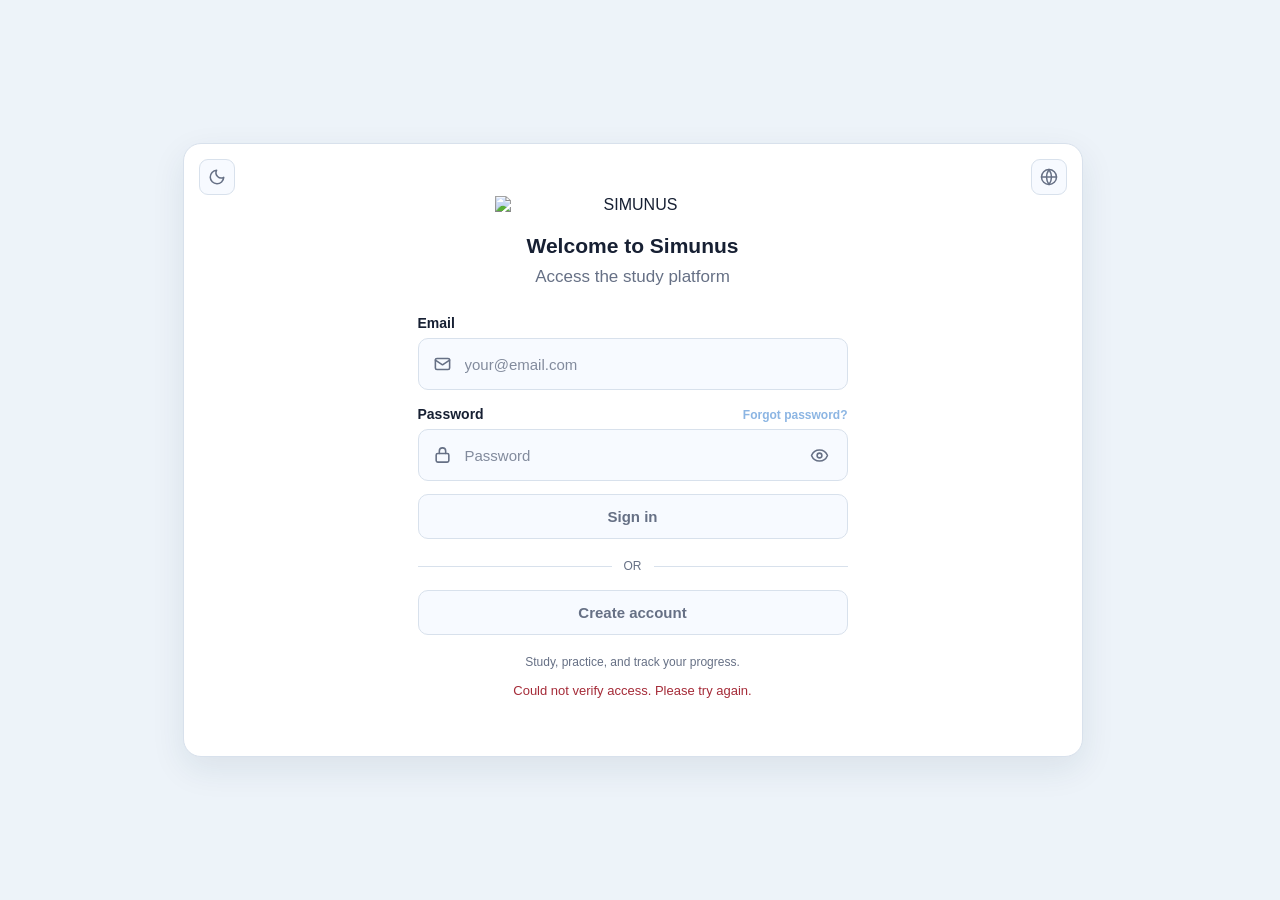
==== commit 27c4200b: "Integrate completed user interfaces and add publication security checks" ====
--- a/Simunus/index.html
+++ b/Simunus/index.html
@@ -21,7 +21,7 @@
     <script src="./language.js?v=language-1"></script>
     <link rel="stylesheet" href="./css/language.css?v=language-1">
     <title>SIMUNUS</title>
-    <link rel="stylesheet" href="./style.css?v=publish-1">
+    <link rel="stylesheet" href="./style.css?v=publish-2">
 </head>
 <body>
     <!-- ÚNICA LOGO VISUAL GLOBAL — permanece viva durante toda a navegação. -->
@@ -74,43 +74,50 @@
                 <img class="logo-simunus logo-simunus-acesso" src="./assets/simunus-logo-dark.png" data-logo-dark="./assets/simunus-logo-dark.png" data-logo-light="./assets/simunus-logo-light.png" alt="SIMUNUS">
                 <h1 id="titulo-cadastro" class="visually-hidden">Criar conta</h1>
                 <p id="subtitulo-cadastro" class="subtitulo">Crie sua conta SIMUNUS</p>
-                <form id="formulario-cadastro" class="formulario-acesso" novalidate>
-                    <label id="rotulo-email-cadastro" for="email-cadastro">E-mail</label>
-                    <input id="email-cadastro" name="email" type="email" inputmode="email" autocomplete="email" placeholder="seu@email.com" required>
-<label id="rotulo-senha-cadastro" for="senha-cadastro">Senha</label>
-<div class="campo-senha">
-    <input id="senha-cadastro" name="password" type="password" autocomplete="new-password" placeholder="Senha" required>
-    <button
-        class="alternar-visibilidade-senha"
-        type="button"
-        data-password-target="senha-cadastro"
-        aria-label="Mostrar senha"
-        aria-pressed="false"
-        title="Mostrar senha"
-    >
-        <span class="icone-visibilidade-senha" aria-hidden="true"><svg class="lucide lucide-eye" width="19" height="19" viewBox="0 0 24 24" fill="none" stroke="currentColor" stroke-width="2" stroke-linecap="round" stroke-linejoin="round" aria-hidden="true" focusable="false"><path d="M2.062 12.348a1 1 0 0 1 0-.696 10.75 10.75 0 0 1 19.876 0 1 1 0 0 1 0 .696 10.75 10.75 0 0 1-19.876 0"></path><circle cx="12" cy="12" r="3"></circle></svg></span>
-    </button>
-</div>
-
-<label id="rotulo-confirmar-senha-cadastro" for="confirmar-senha-cadastro">Confirmar senha</label>
-<div class="campo-senha">
-    <input id="confirmar-senha-cadastro" name="confirmPassword" type="password" autocomplete="new-password" placeholder="Confirmar senha" required aria-describedby="mensagem-confirmar-senha">
-    <button
-        class="alternar-visibilidade-senha"
-        type="button"
-        data-password-target="confirmar-senha-cadastro"
-        aria-label="Mostrar senha"
-        aria-pressed="false"
-        title="Mostrar senha"
-    >
-        <span class="icone-visibilidade-senha" aria-hidden="true"><svg class="lucide lucide-eye" width="19" height="19" viewBox="0 0 24 24" fill="none" stroke="currentColor" stroke-width="2" stroke-linecap="round" stroke-linejoin="round" aria-hidden="true" focusable="false"><path d="M2.062 12.348a1 1 0 0 1 0-.696 10.75 10.75 0 0 1 19.876 0 1 1 0 0 1 0 .696 10.75 10.75 0 0 1-19.876 0"></path><circle cx="12" cy="12" r="3"></circle></svg></span>
-    </button>
-</div>
-                    <p id="mensagem-confirmar-senha" class="mensagem-campo" aria-live="polite"></p>
-                    <button id="botao-criar-conta" class="btn-proxima btn-entrar" type="submit">Criar conta</button>
-                    <button id="voltar-login-cadastro" class="btn-secundario" type="button">Já tenho uma conta - Entrar</button>
-                    <p id="mensagem-cadastro" class="mensagem-acesso" aria-live="polite"></p>
-                </form>
+                <form id="formulario-cadastro" class="formulario-acesso formulario-cadastro-simunus" novalidate>
+<div class="cadastro-campo ">
+<label id="rotulo-nome-cadastro" for="nome-cadastro"><span class="cadastro-label-texto">Nome Completo</span><span class="cadastro-obrigatorio" aria-hidden="true"> *</span></label>
+<div class="cadastro-input-wrap"><svg class="cadastro-icone" viewBox="0 0 24 24" fill="none" stroke="currentColor" stroke-width="1.8" stroke-linecap="round" stroke-linejoin="round" aria-hidden="true"><circle cx="12" cy="8" r="4"/><path d="M4 21v-2a8 8 0 0 1 16 0v2"/></svg><input id="nome-cadastro" name="nome-cadastro" type="text" placeholder="Digite seu nome completo" autocomplete="name" required minlength="3" maxlength="150"></div>
+</div>
+<div class="cadastro-campo ">
+<label id="rotulo-email-cadastro" for="email-cadastro"><span class="cadastro-label-texto">E-mail</span><span class="cadastro-obrigatorio" aria-hidden="true"> *</span></label>
+<div class="cadastro-input-wrap"><svg class="cadastro-icone" viewBox="0 0 24 24" fill="none" stroke="currentColor" stroke-width="1.8" stroke-linecap="round" stroke-linejoin="round" aria-hidden="true"><rect x="3" y="5" width="18" height="14" rx="2"/><path d="m3 7 9 6 9-6"/></svg><input id="email-cadastro" name="email-cadastro" type="email" placeholder="seu@email.com" autocomplete="email" required inputmode="email" maxlength="254"></div>
+</div>
+<div class="cadastro-grid">
+<div class="cadastro-campo"><label id="rotulo-senha-cadastro" for="senha-cadastro"><span class="cadastro-label-texto">Senha</span><span class="cadastro-obrigatorio" aria-hidden="true"> *</span></label><div class="cadastro-input-wrap campo-senha"><svg class="cadastro-icone" viewBox="0 0 24 24" fill="none" stroke="currentColor" stroke-width="1.8" stroke-linecap="round" stroke-linejoin="round" aria-hidden="true"><rect x="5" y="10" width="14" height="11" rx="2"/><path d="M8 10V7a4 4 0 1 1 8 0v3"/></svg><input id="senha-cadastro" type="password" autocomplete="new-password" placeholder="Crie uma senha segura" minlength="6" maxlength="128" required><button class="alternar-visibilidade-senha" type="button" data-password-target="senha-cadastro" aria-label="Mostrar senha" aria-pressed="false" title="Mostrar senha"><span class="icone-visibilidade-senha" aria-hidden="true"><svg class="lucide lucide-eye" width="19" height="19" viewBox="0 0 24 24" fill="none" stroke="currentColor" stroke-width="2" stroke-linecap="round" stroke-linejoin="round"><path d="M2.062 12.348a1 1 0 0 1 0-.696 10.75 10.75 0 0 1 19.876 0 1 1 0 0 1 0 .696 10.75 10.75 0 0 1-19.876 0"/><circle cx="12" cy="12" r="3"/></svg></span></button></div></div>
+<div class="cadastro-campo"><label id="rotulo-confirmar-senha-cadastro" for="confirmar-senha-cadastro"><span class="cadastro-label-texto">Confirmar Senha</span><span class="cadastro-obrigatorio" aria-hidden="true"> *</span></label><div class="cadastro-input-wrap campo-senha"><svg class="cadastro-icone" viewBox="0 0 24 24" fill="none" stroke="currentColor" stroke-width="1.8" stroke-linecap="round" stroke-linejoin="round" aria-hidden="true"><rect x="5" y="10" width="14" height="11" rx="2"/><path d="M8 10V7a4 4 0 1 1 8 0v3"/></svg><input id="confirmar-senha-cadastro" type="password" autocomplete="new-password" placeholder="Confirme sua senha" minlength="6" maxlength="128" required><button class="alternar-visibilidade-senha" type="button" data-password-target="confirmar-senha-cadastro" aria-label="Mostrar senha" aria-pressed="false" title="Mostrar senha"><span class="icone-visibilidade-senha" aria-hidden="true"><svg class="lucide lucide-eye" width="19" height="19" viewBox="0 0 24 24" fill="none" stroke="currentColor" stroke-width="2" stroke-linecap="round" stroke-linejoin="round"><path d="M2.062 12.348a1 1 0 0 1 0-.696 10.75 10.75 0 0 1 19.876 0 1 1 0 0 1 0 .696 10.75 10.75 0 0 1-19.876 0"/><circle cx="12" cy="12" r="3"/></svg></span></button></div></div>
+</div>
+<p id="mensagem-confirmar-senha" class="mensagem-campo" aria-live="polite"></p>
+<div class="cadastro-grid">
+<div class="cadastro-campo ">
+<label id="rotulo-nascimento-cadastro" for="nascimento-cadastro"><span class="cadastro-label-texto">Data de Nascimento</span> <span class="cadastro-opcional">(opcional)</span></label>
+<div class="cadastro-input-wrap"><svg class="cadastro-icone" viewBox="0 0 24 24" fill="none" stroke="currentColor" stroke-width="1.8" stroke-linecap="round" stroke-linejoin="round" aria-hidden="true"><rect x="3" y="5" width="18" height="16" rx="2"/><path d="M7 3v4M17 3v4M3 10h18"/></svg><input id="nascimento-cadastro" name="nascimento-cadastro" type="date" placeholder="" autocomplete="bday" min="1900-01-01"></div>
+</div>
+<div class="cadastro-campo ">
+<label id="rotulo-telefone-cadastro" for="telefone-cadastro"><span class="cadastro-label-texto">Telefone / WhatsApp</span> <span class="cadastro-opcional">(opcional)</span></label>
+<div class="cadastro-telefone-internacional">
+  <div class="cadastro-ddi-wrap">
+    <select id="ddi-cadastro" name="ddi-cadastro" aria-label="Código internacional do telefone" title="Código internacional do telefone"></select>
+    <svg class="cadastro-ddi-seta" viewBox="0 0 24 24" fill="none" stroke="currentColor" stroke-width="2" stroke-linecap="round" stroke-linejoin="round" aria-hidden="true"><path d="m6 9 6 6 6-6"/></svg>
+  </div>
+  <span class="cadastro-telefone-divisor" aria-hidden="true"></span>
+  <svg class="cadastro-telefone-icone" viewBox="0 0 24 24" fill="none" stroke="currentColor" stroke-width="2" stroke-linecap="round" stroke-linejoin="round" aria-hidden="true"><path d="M22 16.92v3a2 2 0 0 1-2.18 2 19.79 19.79 0 0 1-8.63-3.07 19.5 19.5 0 0 1-6-6A19.79 19.79 0 0 1 2.12 4.18 2 2 0 0 1 4.11 2h3a2 2 0 0 1 2 1.72c.12.8.32 1.59.59 2.35a2 2 0 0 1-.45 2.11L8.09 9.91a16 16 0 0 0 6 6l1.72-1.16a2 2 0 0 1 2.11-.45c.76.27 1.55.47 2.35.59A2 2 0 0 1 22 16.92z"/></svg>
+  <input id="telefone-cadastro" name="telefone-cadastro" type="tel" placeholder="31 99999-9999" autocomplete="tel-national" inputmode="tel" maxlength="28">
+</div>
+<p id="ajuda-telefone-cadastro" class="cadastro-telefone-ajuda">Selecione o código do país do seu telefone.</p>
+</div>
+</div>
+<div class="cadastro-grid">
+<div class="cadastro-campo"><label id="rotulo-pais-cadastro" for="pais-cadastro"><span class="cadastro-label-texto">País</span> <span class="cadastro-opcional">(opcional)</span></label><div class="cadastro-input-wrap"><svg class="cadastro-icone" viewBox="0 0 24 24" fill="none" stroke="currentColor" stroke-width="1.8" stroke-linecap="round" stroke-linejoin="round" aria-hidden="true"><circle cx="12" cy="12" r="9"/><path d="M3 12h18M12 3a15 15 0 0 1 0 18M12 3a15 15 0 0 0 0 18"/></svg><select id="pais-cadastro" name="country"><option value="">Selecione seu país</option><option value="AF">Afghanistan</option><option value="AL">Albania</option><option value="DZ">Algeria</option><option value="AS">American Samoa</option><option value="AD">Andorra</option><option value="AO">Angola</option><option value="AI">Anguilla</option><option value="AQ">Antarctica</option><option value="AG">Antigua and Barbuda</option><option value="AR">Argentina</option><option value="AM">Armenia</option><option value="AW">Aruba</option><option value="AU">Australia</option><option value="AT">Austria</option><option value="AZ">Azerbaijan</option><option value="BS">Bahamas</option><option value="BH">Bahrain</option><option value="BD">Bangladesh</option><option value="BB">Barbados</option><option value="BY">Belarus</option><option value="BE">Belgium</option><option value="BZ">Belize</option><option value="BJ">Benin</option><option value="BM">Bermuda</option><option value="BT">Bhutan</option><option value="BO">Bolivia, Plurinational State of</option><option value="BQ">Bonaire, Sint Eustatius and Saba</option><option value="BA">Bosnia and Herzegovina</option><option value="BW">Botswana</option><option value="BV">Bouvet Island</option><option value="BR">Brazil</option><option value="IO">British Indian Ocean Territory</option><option value="BN">Brunei Darussalam</option><option value="BG">Bulgaria</option><option value="BF">Burkina Faso</option><option value="BI">Burundi</option><option value="CV">Cabo Verde</option><option value="KH">Cambodia</option><option value="CM">Cameroon</option><option value="CA">Canada</option><option value="KY">Cayman Islands</option><option value="CF">Central African Republic</option><option value="TD">Chad</option><option value="CL">Chile</option><option value="CN">China</option><option value="CX">Christmas Island</option><option value="CC">Cocos (Keeling) Islands</option><option value="CO">Colombia</option><option value="KM">Comoros</option><option value="CG">Congo</option><option value="CD">Congo, The Democratic Republic of the</option><option value="CK">Cook Islands</option><option value="CR">Costa Rica</option><option value="HR">Croatia</option><option value="CU">Cuba</option><option value="CW">Curaçao</option><option value="CY">Cyprus</option><option value="CZ">Czechia</option><option value="CI">Côte d'Ivoire</option><option value="DK">Denmark</option><option value="DJ">Djibouti</option><option value="DM">Dominica</option><option value="DO">Dominican Republic</option><option value="EC">Ecuador</option><option value="EG">Egypt</option><option value="SV">El Salvador</option><option value="GQ">Equatorial Guinea</option><option value="ER">Eritrea</option><option value="EE">Estonia</option><option value="SZ">Eswatini</option><option value="ET">Ethiopia</option><option value="FK">Falkland Islands (Malvinas)</option><option value="FO">Faroe Islands</option><option value="FJ">Fiji</option><option value="FI">Finland</option><option value="FR">France</option><option value="GF">French Guiana</option><option value="PF">French Polynesia</option><option value="TF">French Southern Territories</option><option value="GA">Gabon</option><option value="GM">Gambia</option><option value="GE">Georgia</option><option value="DE">Germany</option><option value="GH">Ghana</option><option value="GI">Gibraltar</option><option value="GR">Greece</option><option value="GL">Greenland</option><option value="GD">Grenada</option><option value="GP">Guadeloupe</option><option value="GU">Guam</option><option value="GT">Guatemala</option><option value="GG">Guernsey</option><option value="GN">Guinea</option><option value="GW">Guinea-Bissau</option><option value="GY">Guyana</option><option value="HT">Haiti</option><option value="HM">Heard Island and McDonald Islands</option><option value="VA">Holy See (Vatican City State)</option><option value="HN">Honduras</option><option value="HK">Hong Kong</option><option value="HU">Hungary</option><option value="IS">Iceland</option><option value="IN">India</option><option value="ID">Indonesia</option><option value="IR">Iran, Islamic Republic of</option><option value="IQ">Iraq</option><option value="IE">Ireland</option><option value="IM">Isle of Man</option><option value="IL">Israel</option><option value="IT">Italy</option><option value="JM">Jamaica</option><option value="JP">Japan</option><option value="JE">Jersey</option><option value="JO">Jordan</option><option value="KZ">Kazakhstan</option><option value="KE">Kenya</option><option value="KI">Kiribati</option><option value="KP">Korea, Democratic People's Republic of</option><option value="KR">Korea, Republic of</option><option value="KW">Kuwait</option><option value="KG">Kyrgyzstan</option><option value="LA">Lao People's Democratic Republic</option><option value="LV">Latvia</option><option value="LB">Lebanon</option><option value="LS">Lesotho</option><option value="LR">Liberia</option><option value="LY">Libya</option><option value="LI">Liechtenstein</option><option value="LT">Lithuania</option><option value="LU">Luxembourg</option><option value="MO">Macao</option><option value="MG">Madagascar</option><option value="MW">Malawi</option><option value="MY">Malaysia</option><option value="MV">Maldives</option><option value="ML">Mali</option><option value="MT">Malta</option><option value="MH">Marshall Islands</option><option value="MQ">Martinique</option><option value="MR">Mauritania</option><option value="MU">Mauritius</option><option value="YT">Mayotte</option><option value="MX">Mexico</option><option value="FM">Micronesia, Federated States of</option><option value="MD">Moldova, Republic of</option><option value="MC">Monaco</option><option value="MN">Mongolia</option><option value="ME">Montenegro</option><option value="MS">Montserrat</option><option value="MA">Morocco</option><option value="MZ">Mozambique</option><option value="MM">Myanmar</option><option value="NA">Namibia</option><option value="NR">Nauru</option><option value="NP">Nepal</option><option value="NL">Netherlands</option><option value="NC">New Caledonia</option><option value="NZ">New Zealand</option><option value="NI">Nicaragua</option><option value="NE">Niger</option><option value="NG">Nigeria</option><option value="NU">Niue</option><option value="NF">Norfolk Island</option><option value="MK">North Macedonia</option><option value="MP">Northern Mariana Islands</option><option value="NO">Norway</option><option value="OM">Oman</option><option value="PK">Pakistan</option><option value="PW">Palau</option><option value="PS">Palestine, State of</option><option value="PA">Panama</option><option value="PG">Papua New Guinea</option><option value="PY">Paraguay</option><option value="PE">Peru</option><option value="PH">Philippines</option><option value="PN">Pitcairn</option><option value="PL">Poland</option><option value="PT">Portugal</option><option value="PR">Puerto Rico</option><option value="QA">Qatar</option><option value="RO">Romania</option><option value="RU">Russian Federation</option><option value="RW">Rwanda</option><option value="RE">Réunion</option><option value="BL">Saint Barthélemy</option><option value="SH">Saint Helena, Ascension and Tristan da Cunha</option><option value="KN">Saint Kitts and Nevis</option><option value="LC">Saint Lucia</option><option value="MF">Saint Martin (French part)</option><option value="PM">Saint Pierre and Miquelon</option><option value="VC">Saint Vincent and the Grenadines</option><option value="WS">Samoa</option><option value="SM">San Marino</option><option value="ST">Sao Tome and Principe</option><option value="SA">Saudi Arabia</option><option value="SN">Senegal</option><option value="RS">Serbia</option><option value="SC">Seychelles</option><option value="SL">Sierra Leone</option><option value="SG">Singapore</option><option value="SX">Sint Maarten (Dutch part)</option><option value="SK">Slovakia</option><option value="SI">Slovenia</option><option value="SB">Solomon Islands</option><option value="SO">Somalia</option><option value="ZA">South Africa</option><option value="GS">South Georgia and the South Sandwich Islands</option><option value="SS">South Sudan</option><option value="ES">Spain</option><option value="LK">Sri Lanka</option><option value="SD">Sudan</option><option value="SR">Suriname</option><option value="SJ">Svalbard and Jan Mayen</option><option value="SE">Sweden</option><option value="CH">Switzerland</option><option value="SY">Syrian Arab Republic</option><option value="TW">Taiwan, Province of China</option><option value="TJ">Tajikistan</option><option value="TZ">Tanzania, United Republic of</option><option value="TH">Thailand</option><option value="TL">Timor-Leste</option><option value="TG">Togo</option><option value="TK">Tokelau</option><option value="TO">Tonga</option><option value="TT">Trinidad and Tobago</option><option value="TN">Tunisia</option><option value="TM">Turkmenistan</option><option value="TC">Turks and Caicos Islands</option><option value="TV">Tuvalu</option><option value="TR">Türkiye</option><option value="UG">Uganda</option><option value="UA">Ukraine</option><option value="AE">United Arab Emirates</option><option value="GB">United Kingdom</option><option value="US">United States</option><option value="UM">United States Minor Outlying Islands</option><option value="UY">Uruguay</option><option value="UZ">Uzbekistan</option><option value="VU">Vanuatu</option><option value="VE">Venezuela, Bolivarian Republic of</option><option value="VN">Viet Nam</option><option value="VG">Virgin Islands, British</option><option value="VI">Virgin Islands, U.S.</option><option value="WF">Wallis and Futuna</option><option value="EH">Western Sahara</option><option value="YE">Yemen</option><option value="ZM">Zambia</option><option value="ZW">Zimbabwe</option><option value="AX">Åland Islands</option></select><svg class="cadastro-pais-seta" viewBox="0 0 24 24" fill="none" stroke="currentColor" stroke-width="2" stroke-linecap="round" stroke-linejoin="round" aria-hidden="true"><path d="m6 9 6 6 6-6"/></svg></div></div>
+<div class="cadastro-campo ">
+<label id="rotulo-instituicao-cadastro" for="instituicao-cadastro"><span class="cadastro-label-texto">Universidade / Instituição</span> <span class="cadastro-opcional">(opcional)</span></label>
+<div class="cadastro-input-wrap"><svg class="cadastro-icone" viewBox="0 0 24 24" fill="none" stroke="currentColor" stroke-width="1.8" stroke-linecap="round" stroke-linejoin="round" aria-hidden="true"><path d="M3 21h18M5 21V7l7-4 7 4v14M9 10h1m4 0h1M9 14h1m4 0h1M10 21v-4h4v4"/></svg><input id="instituicao-cadastro" name="instituicao-cadastro" type="text" placeholder="Digite sua universidade ou instituição" autocomplete="organization" maxlength="200"></div>
+</div>
+</div>
+<p id="mensagem-cadastro" class="mensagem-acesso" role="status" aria-live="polite"></p>
+<button id="botao-criar-conta" class="btn-proxima btn-entrar" type="submit">Criar Conta</button>
+<button id="voltar-login-cadastro" class="btn-secundario" type="button">Já tenho uma conta - Entrar</button>
+</form>
             </div>
         </section>
 
@@ -141,8 +148,27 @@
             <div class="acesso-pendente-icone" aria-hidden="true"><svg class="lucide lucide-lock-keyhole" width="28" height="28" viewBox="0 0 24 24" fill="none" stroke="currentColor" stroke-width="1.8" stroke-linecap="round" stroke-linejoin="round"><circle cx="12" cy="16" r="1"/><rect width="18" height="11" x="3" y="11" rx="2"/><path d="M7 11V7a5 5 0 0 1 10 0v4"/></svg></div>
             <h1 id="titulo-acesso-pendente">Solicitar acesso</h1>
             <p id="texto-acesso-pendente">Sua conta foi criada! Entre em contato com nossa equipe pelo WhatsApp para solicitar a ativação do acesso aos simulados.</p>
-            <p id="observacao-acesso-pendente" class="observacao-acesso-pendente">Nossa equipe orientará você sobre os planos e as formas de pagamento.</p>
-            <a id="botao-whatsapp-suporte" class="btn-proxima btn-whatsapp-suporte" aria-disabled="true" tabindex="-1" target="_blank" rel="noopener noreferrer"><svg class="lucide lucide-message-circle" width="19" height="19" viewBox="0 0 24 24" fill="none" stroke="currentColor" stroke-width="2" stroke-linecap="round" stroke-linejoin="round" aria-hidden="true"><path d="M7.9 20A9 9 0 1 0 4 16.1L2 22Z"/></svg><span id="texto-botao-whatsapp-suporte">Entrar em contato com o suporte</span><svg class="lucide lucide-arrow-up-right" width="17" height="17" viewBox="0 0 24 24" fill="none" stroke="currentColor" stroke-width="2" stroke-linecap="round" stroke-linejoin="round" aria-hidden="true"><path d="M7 17 17 7M7 7h10v10"/></svg></a>
+            <div class="acesso-pendente-aviso">
+                <svg class="acesso-aviso-icone" width="22" height="22" viewBox="0 0 24 24" fill="none" stroke="currentColor" stroke-width="1.8" stroke-linecap="round" stroke-linejoin="round" aria-hidden="true"><circle cx="12" cy="12" r="10"/><path d="M12 16v-4"/><path d="M12 8h.01"/></svg>
+                <p id="observacao-acesso-pendente" class="observacao-acesso-pendente">Nossa equipe orientará você sobre os planos e as formas de pagamento.</p>
+            </div>
+            <div class="acesso-pendente-divisor" aria-hidden="true"></div>
+            <div id="cupom-contato" class="cupom-contato">
+                <div class="cupom-contato-cabecalho">
+                    <svg class="cupom-contato-icone" width="23" height="23" viewBox="0 0 24 24" fill="none" stroke="currentColor" stroke-width="1.8" stroke-linecap="round" stroke-linejoin="round" aria-hidden="true"><path d="M20.59 13.41 13.41 20.6a2 2 0 0 1-2.83 0L3 13V4a1 1 0 0 1 1-1h9l7.59 7.59a2 2 0 0 1 0 2.82Z"/><path d="M7.5 7.5h.01"/></svg>
+                    <div class="cupom-contato-cabecalho-texto">
+                        <label id="rotulo-cupom-contato" for="codigo-cupom-contato">Possui um cupom de desconto?</label>
+                        <p id="descricao-cupom-contato" class="cupom-contato-descricao">Digite seu código antes de entrar em contato com o suporte.</p>
+                    </div>
+                </div>
+                <div class="cupom-contato-linha">
+                    <input id="codigo-cupom-contato" type="text" maxlength="40" autocomplete="off" autocapitalize="characters" spellcheck="false" placeholder="Digite seu cupom" aria-describedby="ajuda-cupom-contato feedback-cupom-contato">
+                    <button id="validar-cupom-contato" type="button" class="btn-verificar-acesso">Validar</button>
+                </div>
+                <p id="ajuda-cupom-contato" class="cupom-contato-ajuda"><svg width="15" height="15" viewBox="0 0 24 24" fill="none" stroke="currentColor" stroke-width="1.8" stroke-linecap="round" stroke-linejoin="round" aria-hidden="true"><circle cx="12" cy="12" r="10"/><path d="M12 16v-4"/><path d="M12 8h.01"/></svg><span id="texto-ajuda-cupom-contato">O desconto será aplicado após a validação do cupom.</span></p>
+                <p id="feedback-cupom-contato" role="status" aria-live="polite"></p>
+            </div>
+            <a id="botao-whatsapp-suporte" class="btn-proxima btn-whatsapp-suporte" target="_blank" rel="noopener noreferrer"><svg class="lucide lucide-message-circle" width="19" height="19" viewBox="0 0 24 24" fill="none" stroke="currentColor" stroke-width="2" stroke-linecap="round" stroke-linejoin="round" aria-hidden="true"><path d="M7.9 20A9 9 0 1 0 4 16.1L2 22Z"/></svg><span id="texto-botao-whatsapp-suporte">Entrar em contato com o suporte</span><svg class="lucide lucide-arrow-up-right" width="17" height="17" viewBox="0 0 24 24" fill="none" stroke="currentColor" stroke-width="2" stroke-linecap="round" stroke-linejoin="round" aria-hidden="true"><path d="M7 17 17 7M7 7h10v10"/></svg></a>
             <button type="button" id="verificar-acesso" class="btn-verificar-acesso">Verificar acesso</button>
             <p id="mensagem-verificacao-acesso" class="mensagem-verificacao" role="status" aria-live="polite"></p>
         </section>
@@ -154,7 +180,7 @@
             <h1 id="titulo-renovar-plano">Renovar plano</h1>
             <p id="texto-renovar-plano">Seu plano terminou. Entre em contato pelo WhatsApp para renovar seu acesso aos simulados.</p>
             <p id="observacao-renovar-plano" class="observacao-renovar-plano">Seu progresso continuará salvo enquanto você renova o acesso.</p>
-            <a id="botao-whatsapp-renovacao" class="btn-proxima btn-whatsapp-suporte" aria-disabled="true" tabindex="-1" target="_blank" rel="noopener noreferrer"><svg class="lucide lucide-message-circle" width="19" height="19" viewBox="0 0 24 24" fill="none" stroke="currentColor" stroke-width="2" stroke-linecap="round" stroke-linejoin="round" aria-hidden="true"><path d="M7.9 20A9 9 0 1 0 4 16.1L2 22Z"/></svg><span id="texto-botao-whatsapp-renovacao">Entrar em contato com o suporte</span><svg class="lucide lucide-arrow-up-right" width="17" height="17" viewBox="0 0 24 24" fill="none" stroke="currentColor" stroke-width="2" stroke-linecap="round" stroke-linejoin="round" aria-hidden="true"><path d="M7 17 17 7M7 7h10v10"/></svg></a>
+            <a id="botao-whatsapp-renovacao" class="btn-proxima btn-whatsapp-suporte" target="_blank" rel="noopener noreferrer"><svg class="lucide lucide-message-circle" width="19" height="19" viewBox="0 0 24 24" fill="none" stroke="currentColor" stroke-width="2" stroke-linecap="round" stroke-linejoin="round" aria-hidden="true"><path d="M7.9 20A9 9 0 1 0 4 16.1L2 22Z"/></svg><span id="texto-botao-whatsapp-renovacao">Entrar em contato com o suporte</span><svg class="lucide lucide-arrow-up-right" width="17" height="17" viewBox="0 0 24 24" fill="none" stroke="currentColor" stroke-width="2" stroke-linecap="round" stroke-linejoin="round" aria-hidden="true"><path d="M7 17 17 7M7 7h10v10"/></svg></a>
             <button type="button" id="verificar-renovacao" class="btn-verificar-acesso">Verificar acesso</button>
             <p id="mensagem-verificacao-renovacao" class="mensagem-verificacao" role="status" aria-live="polite"></p>
         </section>
@@ -191,16 +217,17 @@
             <section class="dashboard-continue" aria-labelledby="titulo-continuar">
                 <div class="dashboard-continue-copy"><span class="dashboard-kicker">PRÓXIMO PASSO</span><h2 id="titulo-continuar">Comece seu primeiro estudo</h2><p id="descricao-continuar">Escolha uma matéria para começar a construir seu histórico.</p></div>
                 <div class="dashboard-continue-actions">
-                    <button id="botao-continuar" class="btn-proxima" type="button" hidden>Escolher matéria</button>
-                    <button id="dashboard-explorar-materias" class="btn-proxima" type="button">Explorar Matérias</button><button id="dashboard-suas-fases" class="btn-proxima" type="button">Minhas Fases</button>
+                    <button id="botao-continuar" class="btn-proxima btn-continuar-destaque" type="button" hidden><svg class="lucide lucide-play" width="18" height="18" viewBox="0 0 24 24" fill="currentColor" stroke="none" aria-hidden="true" focusable="false"><polygon points="6 3 20 12 6 21 6 3"></polygon></svg><span>Escolher matéria</span></button>
+                    <button id="dashboard-explorar-materias" class="btn-secundario btn-outline-dashboard" type="button"><svg class="lucide lucide-library-big" width="18" height="18" viewBox="0 0 24 24" fill="none" stroke="currentColor" stroke-width="2" stroke-linecap="round" stroke-linejoin="round" aria-hidden="true" focusable="false"><rect width="8" height="18" x="3" y="3" rx="1"></rect><path d="M7 3v18"></path><path d="M20.4 18.9c.2.5-.1 1.1-.6 1.3l-1.9.7c-.5.2-1.1-.1-1.3-.6L11.1 5.1c-.2-.5.1-1.1.6-1.3l1.9-.7c.5-.2 1.1.1 1.3.6Z"></path></svg><span>Explorar Matérias</span></button>
+                    <button id="dashboard-suas-fases" class="btn-secundario btn-outline-dashboard" type="button"><svg class="lucide lucide-clipboard-pen-line" width="18" height="18" viewBox="0 0 24 24" fill="none" stroke="currentColor" stroke-width="2" stroke-linecap="round" stroke-linejoin="round" aria-hidden="true" focusable="false"><rect width="8" height="4" x="8" y="2" rx="1"></rect><path d="M16 4h2a2 2 0 0 1 2 2v14a2 2 0 0 1-2 2h-5.5"></path><path d="M4 13.5V6a2 2 0 0 1 2-2h2"></path><path d="M13.378 15.626a1 1 0 1 0-3.004-3.004l-5.01 5.012a2 2 0 0 0-.506.854l-.837 2.87a.5.5 0 0 0 .62.62l2.87-.837a2 2 0 0 0 .854-.506z"></path></svg><span>Minhas Fases</span></button>
                 </div>
             </section>
-            <section class="dashboard-section" aria-labelledby="titulo-resumo"><div class="dashboard-section-head"><h2 id="titulo-resumo">Seu desempenho</h2><span>Resumo geral</span></div>
+            <section class="dashboard-section" aria-labelledby="titulo-resumo"><div class="dashboard-section-head"><h2 id="titulo-resumo">Seu Desempenho</h2><hr class="dashboard-section-line" aria-hidden="true"><span class="dashboard-section-badge"><svg class="lucide lucide-chart-no-axes-column" width="15" height="15" viewBox="0 0 24 24" fill="none" stroke="currentColor" stroke-width="2" stroke-linecap="round" stroke-linejoin="round" aria-hidden="true" focusable="false"><line x1="18" x2="18" y1="20" y2="10"></line><line x1="12" x2="12" y1="20" y2="4"></line><line x1="6" x2="6" y1="20" y2="14"></line></svg><span class="dashboard-summary-label">Resumo Geral</span></span></div>
                 <div class="dashboard-stats" id="dashboard-stats">
-                    <article class="dashboard-stat"><span>Questões respondidas</span><strong id="stat-respondidas">0</strong></article>
+                    <article class="dashboard-stat"><span>Questões Respondidas</span><strong id="stat-respondidas">0</strong></article>
                     <article class="dashboard-stat"><span>Acertos</span><strong id="stat-acertos">0</strong></article>
                     <article class="dashboard-stat"><span>Aproveitamento</span><strong id="stat-aproveitamento">0%</strong></article>
-                    <article class="dashboard-stat"><span>Matérias estudadas</span><strong id="stat-materias">0</strong></article>
+                    <article class="dashboard-stat"><span>Matérias Estudadas</span><strong id="stat-materias">0</strong></article>
                 </div>
             </section>
             <section class="dashboard-section dashboard-review" aria-labelledby="titulo-revisao">
@@ -231,7 +258,7 @@
                     <p id="mensagem-revisao" class="dashboard-feedback" aria-live="polite"></p>
                 </div>
             </section>
-            <section class="dashboard-section" aria-labelledby="titulo-evolucao"><div class="dashboard-section-head"><h2 id="titulo-evolucao">Evolução</h2><span>Últimas sessões</span><button id="compartilhar-evolucao" class="btn-secundario btn-compartilhar-evolucao" type="button"><svg class="lucide lucide-share-2" width="17" height="17" viewBox="0 0 24 24" fill="none" stroke="currentColor" stroke-width="2" stroke-linecap="round" stroke-linejoin="round" aria-hidden="true"><circle cx="18" cy="5" r="3"></circle><circle cx="6" cy="12" r="3"></circle><circle cx="18" cy="19" r="3"></circle><line x1="8.59" y1="13.51" x2="15.42" y2="17.49"></line><line x1="15.41" y1="6.51" x2="8.59" y2="10.49"></line></svg><span>Compartilhar Evolução</span></button></div><div id="dashboard-historico" class="dashboard-historico"><p>Continue estudando para acompanhar sua evolução.</p></div></section>
+            <section class="dashboard-section" aria-labelledby="titulo-evolucao"><div class="dashboard-section-head"><h2 id="titulo-evolucao">Evolução</h2><hr class="dashboard-section-line" aria-hidden="true"><span class="dashboard-section-badge"><svg class="lucide lucide-clock-3" width="15" height="15" viewBox="0 0 24 24" fill="none" stroke="currentColor" stroke-width="2" stroke-linecap="round" stroke-linejoin="round" aria-hidden="true" focusable="false"><circle cx="12" cy="12" r="10"></circle><polyline points="12 6 12 12 16 14"></polyline></svg><span class="dashboard-sessions-label">Últimas Sessões</span></span></div><div id="dashboard-historico" class="dashboard-historico"><p>Continue estudando para acompanhar sua evolução.</p></div><div class="dashboard-share-actions" hidden><button id="compartilhar-evolucao" class="btn-secundario btn-compartilhar-evolucao" type="button"><svg class="lucide lucide-share-2" width="17" height="17" viewBox="0 0 24 24" fill="none" stroke="currentColor" stroke-width="2" stroke-linecap="round" stroke-linejoin="round" aria-hidden="true"><circle cx="18" cy="5" r="3"></circle><circle cx="6" cy="12" r="3"></circle><circle cx="18" cy="19" r="3"></circle><line x1="8.59" y1="13.51" x2="15.42" y2="17.49"></line><line x1="15.41" y1="6.51" x2="8.59" y2="10.49"></line></svg><span>Compartilhar Evolução</span></button></div></section>
         </section>
 
         <!-- Configurações -->
@@ -239,20 +266,26 @@
             <div class="cabecalho-selecao cabecalho-configuracoes">
                 <img class="logo-simunus logo-simunus-config" src="./assets/simunus-logo-dark.png" data-logo-dark="./assets/simunus-logo-dark.png" data-logo-light="./assets/simunus-logo-light.png" alt="SIMUNUS">
                 <h1 id="titulo-configuracoes">Configurações</h1>
-                <p id="subtitulo-configuracoes">Personalize a aparência do aplicativo.</p>
+                <p id="subtitulo-configuracoes">Personalize sua experiência no aplicativo.</p>
             </div>
             <div class="configuracoes-lista">
                 <button id="voltar-configuracoes" class="btn-secundario navegacao-voltar-superior" type="button" aria-label="Voltar" title="Voltar"><svg class="lucide lucide-arrow-left" width="18" height="18" viewBox="0 0 24 24" fill="none" stroke="currentColor" stroke-width="2" stroke-linecap="round" stroke-linejoin="round" aria-hidden="true" focusable="false"><path d="m12 19-7-7 7-7"></path><path d="M19 12H5"></path></svg></button>
                 <div class="configuracao-item">
                     <div class="configuracao-texto">
-                        <strong id="rotulo-aparencia">Aparência</strong>
+                        <div class="configuracao-cabecalho">
+                            <svg class="configuracao-icone lucide lucide-sun-moon" width="20" height="20" viewBox="0 0 24 24" fill="none" stroke="currentColor" stroke-width="2" stroke-linecap="round" stroke-linejoin="round" aria-hidden="true" focusable="false"><path d="M12 8a2.83 2.83 0 0 0 4 4 4 4 0 1 1-4-4"></path><path d="M12 2v2"></path><path d="M12 20v2"></path><path d="m4.93 4.93 1.41 1.41"></path><path d="m17.66 17.66 1.41 1.41"></path><path d="M2 12h2"></path><path d="M20 12h2"></path><path d="m6.34 17.66-1.41 1.41"></path><path d="m19.07 4.93-1.41 1.41"></path></svg>
+                            <strong id="rotulo-aparencia">Aparência</strong>
+                        </div>
                         <span id="descricao-aparencia">Escolha o modo de visualização.</span>
                     </div>
                     <button id="alternar-tema-config" class="botao-config-opcao" type="button"></button>
                 </div>
                 <div class="configuracao-item configuracao-fonte">
                     <div class="configuracao-texto">
-                        <strong id="rotulo-fonte">Tamanho da Fonte</strong>
+                        <div class="configuracao-cabecalho">
+                            <svg class="configuracao-icone lucide lucide-type" width="20" height="20" viewBox="0 0 24 24" fill="none" stroke="currentColor" stroke-width="2" stroke-linecap="round" stroke-linejoin="round" aria-hidden="true" focusable="false"><polyline points="4 7 4 4 20 4 20 7"></polyline><line x1="9" x2="15" y1="20" y2="20"></line><line x1="12" x2="12" y1="4" y2="20"></line></svg>
+                            <strong id="rotulo-fonte">Tamanho da Fonte</strong>
+                        </div>
                         <span id="descricao-fonte">Ajuste a leitura para seu conforto.</span>
                     </div>
                     <div class="controle-fonte-slider">
@@ -263,7 +296,10 @@
                 </div>
                 <div class="configuracao-item configuracao-idioma">
                     <div class="configuracao-texto">
-                        <strong id="rotulo-idioma-config">Idioma</strong>
+                        <div class="configuracao-cabecalho">
+                            <svg class="configuracao-icone lucide lucide-globe" width="20" height="20" viewBox="0 0 24 24" fill="none" stroke="currentColor" stroke-width="2" stroke-linecap="round" stroke-linejoin="round" aria-hidden="true" focusable="false"><circle cx="12" cy="12" r="10"></circle><path d="M12 2a14.5 14.5 0 0 0 0 20 14.5 14.5 0 0 0 0-20"></path><path d="M2 12h20"></path></svg>
+                            <strong id="rotulo-idioma-config">Idioma</strong>
+                        </div>
                         <span id="descricao-idioma-config">Idioma atualmente selecionado.</span>
                     </div>
                     <div class="configuracao-idiomas" role="group" aria-label="Idioma">
@@ -272,8 +308,27 @@
                         <button type="button" class="botao-idioma-config" data-config-idioma="en">English</button>
                     </div>
                 </div>
-            </div>
-            <button id="sair-conta" class="btn-secundario btn-sair" type="button">Sair</button>
+                <div class="configuracao-item configuracao-seguranca">
+                    <div class="configuracao-texto">
+                        <div class="configuracao-cabecalho">
+                            <svg class="configuracao-icone lucide lucide-shield-check" width="20" height="20" viewBox="0 0 24 24" fill="none" stroke="currentColor" stroke-width="2" stroke-linecap="round" stroke-linejoin="round" aria-hidden="true" focusable="false"><path d="M20 13c0 5-3.5 7.5-7.66 8.95a1 1 0 0 1-.67-.01C7.5 20.5 4 18 4 13V6a1 1 0 0 1 1-1c2 0 4.5-1.2 6.24-2.72a1.17 1.17 0 0 1 1.52 0C14.51 3.81 17 5 19 5a1 1 0 0 1 1 1z"></path><path d="m9 12 2 2 4-4"></path></svg>
+                            <strong id="rotulo-seguranca-conta">Segurança da Conta</strong>
+                        </div>
+                        <span id="descricao-seguranca-conta">Gerencie a segurança e as credenciais de acesso.</span>
+                    </div>
+                    <button id="redefinir-senha-config" class="configuracao-opcao-seguranca" type="button">
+                        <span class="configuracao-opcao-icone" aria-hidden="true">
+                            <svg class="lucide lucide-lock-keyhole" width="20" height="20" viewBox="0 0 24 24" fill="none" stroke="currentColor" stroke-width="2" stroke-linecap="round" stroke-linejoin="round" focusable="false"><circle cx="12" cy="16" r="1"></circle><rect x="3" y="10" width="18" height="12" rx="2"></rect><path d="M7 10V7a5 5 0 0 1 10 0v3"></path></svg>
+                        </span>
+                        <span class="configuracao-opcao-texto">
+                            <strong id="rotulo-redefinir-senha">Redefinir Senha</strong>
+                            <span id="descricao-redefinir-senha">Altere sua senha de acesso.</span>
+                        </span>
+                        <svg class="configuracao-opcao-seta lucide lucide-chevron-right" width="20" height="20" viewBox="0 0 24 24" fill="none" stroke="currentColor" stroke-width="2" stroke-linecap="round" stroke-linejoin="round" aria-hidden="true" focusable="false"><path d="m9 18 6-6-6-6"></path></svg>
+                    </button>
+                </div>
+            </div>
+            <button id="sair-conta" class="btn-secundario btn-sair" type="button"><svg class="lucide lucide-log-out" width="20" height="20" viewBox="0 0 24 24" fill="none" stroke="currentColor" stroke-width="2" stroke-linecap="round" stroke-linejoin="round" aria-hidden="true" focusable="false"><path d="m16 17 5-5-5-5"></path><path d="M21 12H9"></path><path d="M9 21H5a2 2 0 0 1-2-2V5a2 2 0 0 1 2-2h4"></path></svg><span id="sair-conta-texto">Sair</span></button>
         </section>
 
         <!-- 2. Matéria -->
@@ -530,6 +585,30 @@
                 <button id="share-card-copy" class="btn-secundario" type="button">Copiar texto</button>
             </div>
             <p id="share-card-feedback" class="share-card-feedback" aria-live="polite"></p>
+        </section>
+    </div>
+
+    <!-- Alteração de senha com sessão autenticada; não expõe credenciais na URL. -->
+    <div id="modal-alterar-senha" class="senha-modal-backdrop" hidden aria-hidden="true">
+        <section class="senha-modal" role="dialog" aria-modal="true" aria-labelledby="senha-modal-titulo" aria-describedby="senha-modal-descricao">
+            <div class="senha-modal-cabecalho">
+                <div>
+                    <h2 id="senha-modal-titulo">Redefinir senha</h2>
+                    <p id="senha-modal-descricao">Defina uma nova senha para sua conta Simunus.</p>
+                </div>
+                <button id="fechar-modal-senha" type="button" class="senha-modal-fechar" aria-label="Fechar">×</button>
+            </div>
+            <form id="form-alterar-senha" novalidate>
+                <label id="label-nova-senha" for="nova-senha-config">Nova senha</label>
+                <div class="senha-modal-input-wrap"><input id="nova-senha-config" type="password" autocomplete="new-password" minlength="8" maxlength="128" required><button class="alternar-visibilidade-senha" type="button" data-password-target="nova-senha-config" aria-label="Mostrar senha" aria-pressed="false" title="Mostrar senha"><span class="icone-visibilidade-senha" aria-hidden="true"></span></button></div>
+                <label id="label-confirmar-nova-senha" for="confirmar-nova-senha-config">Confirmar nova senha</label>
+                <div class="senha-modal-input-wrap"><input id="confirmar-nova-senha-config" type="password" autocomplete="new-password" minlength="8" maxlength="128" required><button class="alternar-visibilidade-senha" type="button" data-password-target="confirmar-nova-senha-config" aria-label="Mostrar senha" aria-pressed="false" title="Mostrar senha"><span class="icone-visibilidade-senha" aria-hidden="true"></span></button></div>
+                <p id="senha-modal-feedback" class="senha-modal-feedback" role="status" aria-live="polite"></p>
+                <div class="senha-modal-acoes">
+                    <button id="cancelar-alterar-senha" class="btn-secundario" type="button">Cancelar</button>
+                    <button id="salvar-alterar-senha" class="btn-proxima" type="submit">Salvar nova senha</button>
+                </div>
+            </form>
         </section>
     </div>
 
@@ -550,12 +629,12 @@
 
     <script src="https://cdn.jsdelivr.net/npm/@supabase/supabase-js@2.117.3" integrity="sha384-dl/4LkSyQ4uEucc48NM6VDZLAjLLq9yMzZ5JLXumBq7Ld33XBof73hseOqPhO89+" crossorigin="anonymous"></script>
     <script src="./supabase.js?v=recovery-1"></script>
-    <script src="./simunus-api.js?v=language-1"></script>
-    <script src="./auth.js?v=recovery-1"></script>
+    <script src="./simunus-api.js?v=publish-2"></script>
+    <script src="./auth.js?v=publish-2"></script>
     <script src="./custom-phases.js"></script>
-    <script src="./password-visibility.js?v=language-1"></script>
+    <script src="./password-visibility.js?v=publish-2"></script>
     <script src="./content-language.js?v=language-1"></script>
-    <script src="./script.js?v=publish-1"></script>
+    <script src="./script.js?v=publish-2"></script>
     <script src="./language-menu.js?v=language-1"></script>
 </body>
 </html>
--- a/Simunus/style.css
+++ b/Simunus/style.css
@@ -533,8 +533,67 @@
 }
 .configuracao-item:hover { border-color: var(--border-strong); }
 .configuracao-texto { min-width: 0; display: flex; flex-direction: column; gap: 4px; }
+.configuracao-cabecalho {
+    display: flex;
+    align-items: center;
+    gap: 8px;
+    min-width: 0;
+}
+.configuracao-icone {
+    flex: 0 0 auto;
+    color: var(--primary);
+}
 .configuracao-texto strong { font-size: calc(16px * var(--font-scale)); }
 .configuracao-texto span { color: var(--text-secondary); font-size: calc(13px * var(--font-scale)); line-height: 1.4; overflow-wrap: anywhere; }
+.configuracao-seguranca {
+    align-items: stretch;
+    flex-direction: column;
+    gap: 12px;
+}
+.configuracao-opcao-seguranca {
+    display: flex;
+    align-items: center;
+    gap: 12px;
+    width: 100%;
+    padding: 12px 0 0;
+    border: 0;
+    border-top: 1px solid var(--border);
+    background: transparent;
+    color: var(--text);
+    cursor: default;
+    text-align: left;
+    font: inherit;
+}
+.configuracao-opcao-icone {
+    display: inline-flex;
+    align-items: center;
+    justify-content: center;
+    flex: 0 0 auto;
+    width: 34px;
+    height: 34px;
+    border: 1px solid var(--border);
+    border-radius: 9px;
+    color: var(--primary);
+    background: var(--surface);
+}
+.configuracao-opcao-texto {
+    display: flex;
+    flex: 1 1 auto;
+    flex-direction: column;
+    gap: 3px;
+    min-width: 0;
+}
+.configuracao-opcao-texto strong { font-size: calc(14px * var(--font-scale)); }
+.configuracao-opcao-texto span {
+    color: var(--text-secondary);
+    font-size: calc(13px * var(--font-scale));
+    line-height: 1.4;
+    overflow-wrap: anywhere;
+}
+.configuracao-opcao-seta {
+    flex: 0 0 auto;
+    color: var(--text-secondary);
+}
 .botao-config-opcao {
     flex: 0 0 auto;
     min-width: 118px;
@@ -806,7 +865,13 @@
     text-align: center;
     overflow-wrap: anywhere;
 }
-.btn-sair { margin-top: 10px; }
+.btn-sair {
+    display: inline-flex;
+    align-items: center;
+    justify-content: center;
+    gap: 8px;
+    margin-top: 10px;
+}
 
 html[data-tema="escuro"] .formulario-acesso input {
     background: var(--surface-soft);
@@ -1405,7 +1470,7 @@
     display: inline-block;
     flex: 0 0 auto;
     vertical-align: middle;
-    margin-right: 7px;
+    margin-right: 6px;
 }
 
 
@@ -1898,6 +1963,52 @@
     flex: 0 0 auto;
 }
 
+
+/* DASHBOARD — Hierarquia visual dos botões */
+
+.dashboard-continue-actions .btn-continuar-destaque {
+    display: inline-flex;
+    align-items: center;
+    justify-content: center;
+    gap: 8px;
+    background: var(--primary);
+    border: 1px solid var(--primary);
+    color: #ffffff;
+    font-weight: 700;
+}
+
+.dashboard-continue-actions .btn-continuar-destaque:hover {
+    background: var(--primary-hover);
+    border-color: var(--primary-hover);
+}
+
+.dashboard-continue-actions .btn-outline-dashboard {
+    display: inline-flex;
+    align-items: center;
+    justify-content: center;
+    gap: 8px;
+    width: auto;
+    min-height: 44px;
+    margin: 0;
+    padding: 11px 16px;
+    background: transparent;
+    border: 1px solid var(--border-strong);
+    color: var(--text);
+    font-weight: 600;
+}
+
+.dashboard-continue-actions .btn-outline-dashboard:hover {
+    background: var(--surface-hover);
+    border-color: var(--primary);
+}
+
+.dashboard-continue-actions button svg {
+    width: 18px;
+    height: 18px;
+    flex-shrink: 0;
+}
+
+
 .dashboard-continue-actions .btn-proxima {
     width: auto;
     min-width: 140px;
@@ -2508,8 +2619,142 @@
 #custom-screen-list .custom-library-menu button svg { width:17px; height:17px; flex:none; }
 #custom-screen-list .custom-library-menu button span { flex:1; }
 
-/* Contato omitido na distribuicao publica. */
-#botao-whatsapp-suporte:not([href]), #botao-whatsapp-renovacao:not([href]) { display: none !important; }
+/* SIMUNUS Dashboard — títulos, divisores e hierarquia de ações. */
+#tela-dashboard .dashboard-section-head {
+    display: flex;
+    flex-wrap: wrap;
+    align-items: center;
+    gap: 10px 12px;
+}
+#tela-dashboard .dashboard-section-head h2 { flex: 0 1 auto; min-width: 0; }
+#tela-dashboard .dashboard-section-line {
+    flex: 1 1 28px;
+    min-width: 12px;
+    height: 0;
+    margin: 0;
+    border: 0;
+    border-top: 1px solid var(--border-strong);
+}
+#tela-dashboard .dashboard-section-badge {
+    display: inline-flex;
+    align-items: center;
+    justify-content: center;
+    gap: 6px;
+    flex: 0 0 auto;
+    color: var(--text-secondary);
+    font-size: 11px;
+    white-space: nowrap;
+}
+#tela-dashboard .dashboard-section-badge svg { flex: 0 0 auto; }
+#tela-dashboard .dashboard-section-head > .btn-compartilhar-evolucao {
+    flex: 0 0 auto;
+    margin-left: auto !important;
+}
+#tela-dashboard .dashboard-continue-actions > button {
+    min-height: 44px;
+    border-radius: 10px;
+    padding: 11px 16px;
+    white-space: nowrap;
+}
+#tela-dashboard .dashboard-continue-actions .btn-continuar-destaque:not(:disabled) {
+    background: var(--primary);
+    border-color: var(--primary);
+    color: #fff;
+}
+#tela-dashboard .dashboard-continue-actions .btn-continuar-destaque:not(:disabled):hover {
+    background: var(--primary-hover);
+    border-color: var(--primary-hover);
+}
+#tela-dashboard .dashboard-continue-actions .btn-outline-dashboard {
+    border-color: var(--border-strong);
+    background: transparent;
+    color: var(--text);
+}
+#tela-dashboard .dashboard-continue-actions .btn-outline-dashboard:focus-visible,
+#tela-dashboard .dashboard-continue-actions .btn-continuar-destaque:focus-visible {
+    outline: 2px solid var(--primary);
+    outline-offset: 3px;
+}
+#tela-dashboard .dashboard-continue-actions > button:active:not(:disabled) { transform: translateY(0); }
+@media (max-width: 620px) {
+    #tela-dashboard .dashboard-continue-actions > button { width: 100%; }
+    #tela-dashboard .dashboard-section-head { gap: 9px; align-items: center; }
+    #tela-dashboard .dashboard-section-head > .btn-compartilhar-evolucao {
+        margin-left: auto !important;
+    }
+}
+
+/* Dashboard: cabeçalhos estáveis e sem colisões (correção pontual). */
+#tela-dashboard .dashboard-section-head {
+    display: grid;
+    grid-template-columns: max-content minmax(24px, 1fr) max-content;
+    align-items: center;
+    column-gap: 12px;
+    row-gap: 12px;
+}
+#tela-dashboard .dashboard-section-head > h2 { grid-column: 1; min-width: 0; }
+#tela-dashboard .dashboard-section-head > .dashboard-section-line {
+    display: block;
+    grid-column: 2;
+    width: 100%;
+    min-width: 0;
+    height: 0;
+    border: 0;
+    border-top: 1px solid var(--border-strong);
+    margin: 0;
+    padding: 0;
+    opacity: .85;
+}
+#tela-dashboard .dashboard-section-head > .dashboard-section-badge {
+    grid-column: 3;
+    justify-self: end;
+    display: inline-flex;
+    align-items: center;
+    gap: 6px;
+    white-space: nowrap;
+    text-align: right;
+}
+#tela-dashboard .dashboard-section-head > .dashboard-section-badge svg { display: block; flex-shrink: 0; }
+#tela-dashboard .dashboard-section-head > .btn-compartilhar-evolucao {
+    grid-column: 3;
+    grid-row: 2;
+    justify-self: end;
+    margin: 0 !important;
+    width: max-content !important;
+    max-width: 100%;
+    height: auto;
+    min-height: 36px;
+    white-space: nowrap;
+    flex-wrap: nowrap;
+    gap: 7px;
+}
+#tela-dashboard .btn-compartilhar-evolucao > span { white-space: nowrap; }
+#tela-dashboard .btn-compartilhar-evolucao > svg { flex-shrink: 0; }
+#tela-dashboard #botao-continuar > svg { fill: currentColor; stroke: none; flex-shrink: 0; }
+@media (max-width: 420px) {
+    #tela-dashboard .dashboard-section-head { column-gap: 8px; }
+    #tela-dashboard .dashboard-section-head h2 { font-size: clamp(14px, 4.1vw, 17px); }
+    #tela-dashboard .dashboard-section-head > .dashboard-section-badge { font-size: 10px; gap: 4px; }
+    #tela-dashboard .dashboard-section-head > .dashboard-section-badge svg { width: 14px; height: 14px; }
+}
+
+/* Dashboard: compartilhar abaixo do gráfico, centralizado; cabeçalho igual ao desempenho. */
+#tela-dashboard .dashboard-share-actions {
+    display: flex;
+    justify-content: center;
+    align-items: center;
+    margin-top: 16px;
+}
+#tela-dashboard .dashboard-share-actions > .btn-compartilhar-evolucao {
+    display: inline-flex;
+    align-items: center;
+    justify-content: center;
+    flex: 0 1 auto;
+    width: max-content !important;
+    max-width: 100%;
+    margin: 0 !important;
+    white-space: nowrap;
+}
 
 /* Refinamento pontual do login; cadastro e demais telas permanecem intactos. */
 #tela-acesso .saudacao-acesso { margin: 4px 0 5px; font-size: calc(21px * var(--font-scale)); font-weight: 700; color: var(--text); }
@@ -2526,3 +2771,244 @@
 #tela-acesso .rodape-acesso { margin: 18px 0 0; text-align: center; color: var(--text-secondary); font-size: calc(12px * var(--font-scale)); line-height: 1.5; }
 #tela-acesso .mensagem-acesso:empty { min-height: 0; margin: 0; }
 
+/* Refinamento visual exclusivo da tela Solicitar acesso. */
+#tela-acesso-pendente .acesso-pendente-aviso {
+    display: flex;
+    align-items: center;
+    gap: 14px;
+    width: min(100%, 490px);
+    padding: 14px 17px;
+    border: 1px solid var(--border);
+    border-radius: 12px;
+    background: var(--surface-soft);
+    margin-bottom: 0;
+    text-align: left;
+}
+#tela-acesso-pendente .acesso-aviso-icone {
+    flex: 0 0 22px;
+    color: var(--primary);
+}
+#tela-acesso-pendente .observacao-acesso-pendente {
+    width: auto;
+    margin: 0;
+    padding: 0;
+    background: transparent;
+    border: 0;
+    border-radius: 0;
+    color: var(--text-secondary);
+    line-height: 1.5;
+}
+#tela-acesso-pendente .acesso-pendente-divisor {
+    width: min(100%, 490px);
+    height: 1px;
+    flex: 0 0 1px;
+    margin: 23px 0 20px;
+    background: var(--border);
+}
+#tela-acesso-pendente .cupom-contato {
+    width: min(100%, 490px);
+    margin: 0 0 18px;
+    text-align: left;
+}
+#tela-acesso-pendente .cupom-contato-cabecalho {
+    display: flex;
+    align-items: flex-start;
+    gap: 12px;
+    margin-bottom: 14px;
+}
+#tela-acesso-pendente .cupom-contato-icone {
+    flex: 0 0 23px;
+    margin-top: 2px;
+    color: var(--primary);
+}
+#tela-acesso-pendente .cupom-contato-cabecalho-texto { min-width: 0; }
+#tela-acesso-pendente .cupom-contato label {
+    display: block;
+    margin: 0 0 4px;
+    font-size: calc(15px * var(--font-scale));
+    font-weight: 700;
+    line-height: 1.35;
+    color: var(--text);
+}
+#tela-acesso-pendente .cupom-contato-descricao {
+    margin: 0;
+    font-size: calc(13px * var(--font-scale));
+    color: var(--text-secondary);
+    line-height: 1.5;
+}
+#tela-acesso-pendente .cupom-contato-linha {
+    display: flex;
+    align-items: stretch;
+    gap: 10px;
+}
+#tela-acesso-pendente .cupom-contato-linha input,
+#tela-acesso-pendente .cupom-contato-linha button {
+    box-sizing: border-box;
+    height: 48px;
+    min-height: 48px;
+    margin: 0;
+    border-radius: 10px;
+    font: inherit;
+}
+#tela-acesso-pendente .cupom-contato-linha input {
+    flex: 1 1 auto;
+    width: 0;
+    min-width: 0;
+    border: 1px solid var(--border);
+    background: var(--surface-soft);
+    color: var(--text);
+    padding: 0 14px;
+    text-transform: uppercase;
+}
+#tela-acesso-pendente .cupom-contato-linha input::placeholder {
+    text-transform: none;
+    color: var(--text-secondary);
+    opacity: .8;
+}
+#tela-acesso-pendente .cupom-contato-linha input:focus-visible {
+    outline: 2px solid var(--primary);
+    outline-offset: 2px;
+}
+#tela-acesso-pendente .cupom-contato-linha button {
+    flex: 0 0 auto;
+    min-width: 106px;
+    width: auto;
+    padding: 0 16px;
+    font-weight: 600;
+}
+#tela-acesso-pendente .cupom-contato-ajuda {
+    display: flex;
+    align-items: flex-start;
+    gap: 7px;
+    margin: 9px 0 0;
+    font-size: calc(12px * var(--font-scale));
+    line-height: 1.45;
+    color: var(--text-secondary);
+}
+#tela-acesso-pendente .cupom-contato-ajuda svg {
+    flex: 0 0 15px;
+    margin-top: 1px;
+}
+#feedback-cupom-contato { min-height: 0; margin: 8px 0 0; font-size: calc(13px * var(--font-scale)); color: var(--text-secondary); }
+#feedback-cupom-contato:empty { display: none; }
+#feedback-cupom-contato[data-kind="success"] { color: #188657; }
+#feedback-cupom-contato[data-kind="error"] { color: #bd4444; }
+@media (max-width: 380px) {
+    #tela-acesso-pendente .cupom-contato-linha button { min-width: 86px; padding-inline: 10px; }
+    #tela-acesso-pendente .cupom-contato-linha { gap: 8px; }
+    #tela-acesso-pendente .cupom-contato-cabecalho { gap: 9px; }
+}
+.cupom-contato[hidden] { display: none !important; }
+
+/* Segurança da conta — janela de alteração de senha */
+.senha-modal-backdrop { position:fixed; inset:0; z-index:2147483001; display:flex; align-items:center; justify-content:center; padding:16px; background:rgba(7,17,31,.7); backdrop-filter:blur(5px); }
+.senha-modal-backdrop[hidden] { display:none !important; }
+.senha-modal { width:min(450px,100%); max-height:90dvh; overflow:auto; padding:24px; border:1px solid var(--border); border-radius:18px; background:var(--surface); color:var(--text); box-shadow:0 25px 65px rgba(0,0,0,.3); }
+.senha-modal-cabecalho { display:flex; align-items:flex-start; justify-content:space-between; gap:14px; margin-bottom:22px; }
+.senha-modal-cabecalho h2 { margin:0 0 8px; font-size:1.35rem; }
+.senha-modal-cabecalho p { margin:0; color:var(--text-secondary); font-size:.9rem; line-height:1.5; }
+.senha-modal-fechar { border:0; background:transparent; color:var(--text); cursor:pointer; font-size:28px; line-height:1; }
+#form-alterar-senha { display:flex; flex-direction:column; gap:9px; }
+#form-alterar-senha label { font-weight:600; font-size:.9rem; }
+#form-alterar-senha input { width:100%; min-height:48px; padding:12px 14px; border:1px solid var(--border); border-radius:10px; background:var(--surface-soft); color:var(--text); font:inherit; box-sizing:border-box; margin-bottom:7px; }
+#form-alterar-senha input:focus-visible { outline:2px solid #4b95eb; outline-offset:2px; }
+.senha-modal-feedback { margin:4px 0 0; min-height:1.2em; font-size:.89rem; line-height:1.45; color:var(--text-secondary); }
+.senha-modal-feedback[data-kind="error"] { color:#ed7777; }
+.senha-modal-feedback[data-kind="success"] { color:#34bd8a; }
+.senha-modal-acoes { display:flex; gap:10px; margin-top:10px; }
+.senha-modal-acoes > button { flex:1; min-width:0; width:auto; margin:0; }
+.senha-modal-acoes button:disabled { opacity:.6; cursor:wait; }
+@media(max-width:430px) { .senha-modal{padding:18px;} .senha-modal-acoes{flex-direction:column-reverse;} }
+
+/* O Dashboard não exibe compartilhamento quando não há progresso registrado. */
+#tela-dashboard .dashboard-share-actions[hidden] { display: none !important; }
+
+
+/* CORREÇÃO — Centralizar ícones dos botões de voltar */
+
+.navegacao-voltar-superior .lucide,
+.btn-voltar-dashboard .lucide,
+.btn-voltar-fases .lucide {
+    margin: 0;
+    padding: 0;
+    display: block;
+    flex-shrink: 0;
+}
+
+/* ============================================================
+   CADASTRO SIMUNUS — layout aprovado (2026-10)
+   ============================================================ */
+#tela-cadastro { padding: clamp(26px, 4vw, 46px) clamp(18px, 5vw, 55px) clamp(32px, 5vw, 55px); }
+#tela-cadastro .acesso-conteudo { width: min(950px, 100%); max-width: 100%; }
+#tela-cadastro .logo-simunus-acesso { max-width: min(480px, 90%); width: 100%; height: auto; }
+#tela-cadastro #subtitulo-cadastro { margin-top: 16px; margin-bottom: 0; }
+#tela-cadastro .formulario-cadastro-simunus { margin-top: clamp(32px, 5vw, 55px); gap: 0; }
+#tela-cadastro .cadastro-campo { min-width: 0; margin-bottom: 25px; }
+#tela-cadastro .cadastro-campo label { display: block; margin: 0 0 10px; font-size: calc(15px * var(--font-scale)); font-weight: 700; }
+#tela-cadastro .cadastro-obrigatorio { color: #fb727c; }
+#tela-cadastro .cadastro-opcional { font-weight: 400; color: var(--text-secondary); }
+#tela-cadastro .cadastro-grid { display: grid; grid-template-columns: minmax(0, 1fr) minmax(0, 1fr); gap: 22px; }
+#tela-cadastro .cadastro-input-wrap { position: relative; min-width: 0; }
+#tela-cadastro .cadastro-input-wrap .cadastro-icone { position: absolute; left: 17px; top: 50%; transform: translateY(-50%); width: 21px; height: 21px; color: var(--text-secondary); pointer-events: none; }
+#tela-cadastro .cadastro-input-wrap > input,
+#tela-cadastro .cadastro-input-wrap > select { display: block; width: 100%; min-width: 0; height: 57px; padding: 12px 14px 12px 55px; border: 1px solid var(--border); border-radius: 12px; background: var(--surface-soft); color: var(--text); font: inherit; font-size: calc(14px * var(--font-scale)); box-sizing: border-box; }
+#tela-cadastro .cadastro-input-wrap > input[type="password"] { padding-right: 49px; }
+#tela-cadastro .cadastro-input-wrap > select { padding-right: 30px; cursor: pointer; }
+#tela-cadastro .cadastro-input-wrap > input:focus-visible,
+#tela-cadastro .cadastro-input-wrap > select:focus-visible { outline: 2px solid var(--focus); outline-offset: 1px; }
+#tela-cadastro .cadastro-input-wrap > input[aria-invalid="true"] { border-color: #f7767a; }
+#tela-cadastro .cadastro-input-wrap > input[type="date"] { color-scheme: dark; }
+[data-theme="light"] #tela-cadastro .cadastro-input-wrap > input[type="date"] { color-scheme: light; }
+#tela-cadastro .cadastro-input-wrap > input[type="date"]::-webkit-calendar-picker-indicator { cursor: pointer; opacity: .8; }
+#tela-cadastro .cadastro-input-wrap > input::placeholder { color: var(--text-secondary); opacity: .85; }
+#tela-cadastro .cadastro-input-wrap .alternar-visibilidade-senha { right: 10px; }
+#tela-cadastro .mensagem-campo:empty,
+#tela-cadastro .mensagem-acesso:empty { display: none; }
+#tela-cadastro #botao-criar-conta { margin-top: 4px; min-height: 53px; border-radius: 11px; }
+#tela-cadastro #voltar-login-cadastro { width: 100%; min-height: 50px; margin-top: 18px; border-radius: 11px; }
+@media (max-width: 650px) {
+    #tela-cadastro { padding: 64px 17px 28px; }
+    #tela-cadastro .cadastro-grid { grid-template-columns: minmax(0,1fr); gap: 0; }
+    #tela-cadastro .cadastro-campo { margin-bottom: 19px; }
+    #tela-cadastro .formulario-cadastro-simunus { margin-top: 26px; }
+    #tela-cadastro .cadastro-input-wrap > input,
+    #tela-cadastro .cadastro-input-wrap > select { height: 52px; }
+}
+
+/* Cadastro: seletor telefônico internacional e seta única do país. */
+#tela-cadastro .cadastro-telefone-internacional {
+  display: flex; align-items: center; width: 100%; min-width: 0; height: 57px;
+  background: var(--surface-soft); border: 1px solid var(--border); border-radius: 12px;
+  box-sizing: border-box; overflow: hidden;
+}
+#tela-cadastro .cadastro-telefone-internacional:focus-within { outline: 2px solid var(--focus); outline-offset: 1px; }
+#tela-cadastro .cadastro-telefone-internacional:has(input[aria-invalid="true"]) { border-color: #f7767a; }
+#tela-cadastro .cadastro-ddi-wrap { flex: 0 0 auto; position: relative; width: 102px; max-width: 102px; }
+#tela-cadastro #ddi-cadastro {
+  appearance: none; -webkit-appearance: none; width: 100px; height: 55px;
+  border: 0; background: transparent; color: var(--text); font: inherit;
+  font-size: calc(14px * var(--font-scale)); cursor: pointer;
+  padding: 0 24px 0 10px; outline: none;
+}
+#tela-cadastro .cadastro-ddi-seta { position: absolute; width: 15px; height: 15px; right: 6px; top: 50%; transform: translateY(-50%); color: var(--text-secondary); pointer-events: none; }
+#tela-cadastro .cadastro-telefone-divisor { flex: 0 0 1px; height: 20px; background: var(--border); }
+#tela-cadastro .cadastro-telefone-icone { flex: 0 0 18px; width: 18px; height: 18px; margin: 0 10px 0 10px; color: var(--text-secondary); }
+#tela-cadastro #telefone-cadastro {
+  flex: 1 1 auto; width: 0; min-width: 0; height: 55px; padding: 0 12px 0 0;
+  border: 0; outline: none; background: transparent; color: var(--text);
+  font: inherit; font-size: calc(14px * var(--font-scale));
+}
+#tela-cadastro #telefone-cadastro::placeholder { color: var(--text-secondary); opacity: .85; }
+#tela-cadastro .cadastro-telefone-ajuda { margin: 6px 0 0; font-size: calc(11px * var(--font-scale)); color: var(--text-secondary); line-height: 1.35; }
+#tela-cadastro #pais-cadastro { appearance: none; -webkit-appearance: none; padding-right: 46px; }
+#tela-cadastro .cadastro-pais-seta { position: absolute; width: 18px; height: 18px; right: 17px; top: 50%; transform: translateY(-50%); pointer-events: none; color: var(--text-secondary); }
+@media (max-width: 650px) { #tela-cadastro .cadastro-telefone-internacional {height: 52px;} #tela-cadastro #ddi-cadastro,#tela-cadastro #telefone-cadastro {height: 50px;} }
+
+/* Visibilidade da senha — campos da janela de redefinição. */
+#form-alterar-senha .senha-modal-input-wrap { position: relative; width: 100%; }
+#form-alterar-senha .senha-modal-input-wrap input { padding-right: 54px; }
+#form-alterar-senha .senha-modal-input-wrap .alternar-visibilidade-senha {
+    top: calc((48px + 0px) / 2); right: 9px; transform: translateY(-50%);
+}
+#form-alterar-senha .senha-modal-input-wrap input { margin-bottom: 7px; }
+#form-alterar-senha .senha-modal-input-wrap .alternar-visibilidade-senha { top: calc(50% - 3.5px); }
